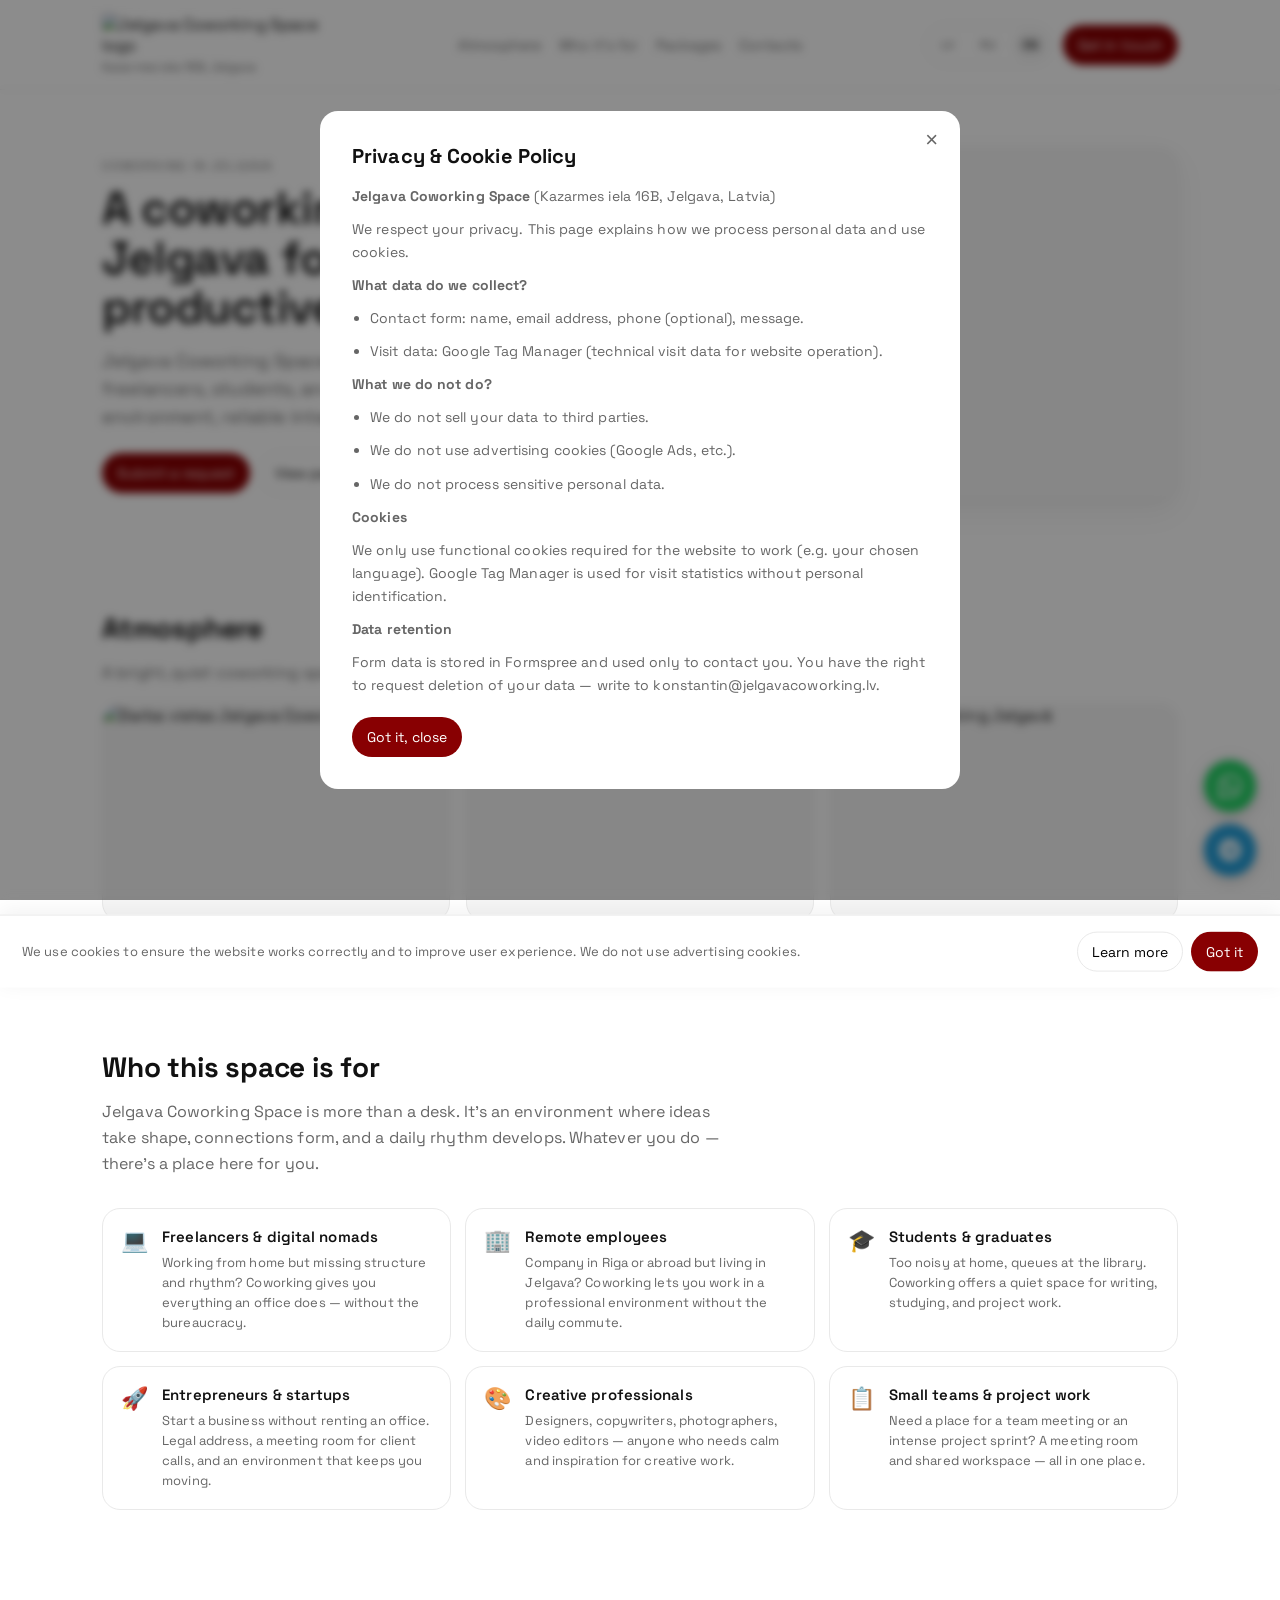
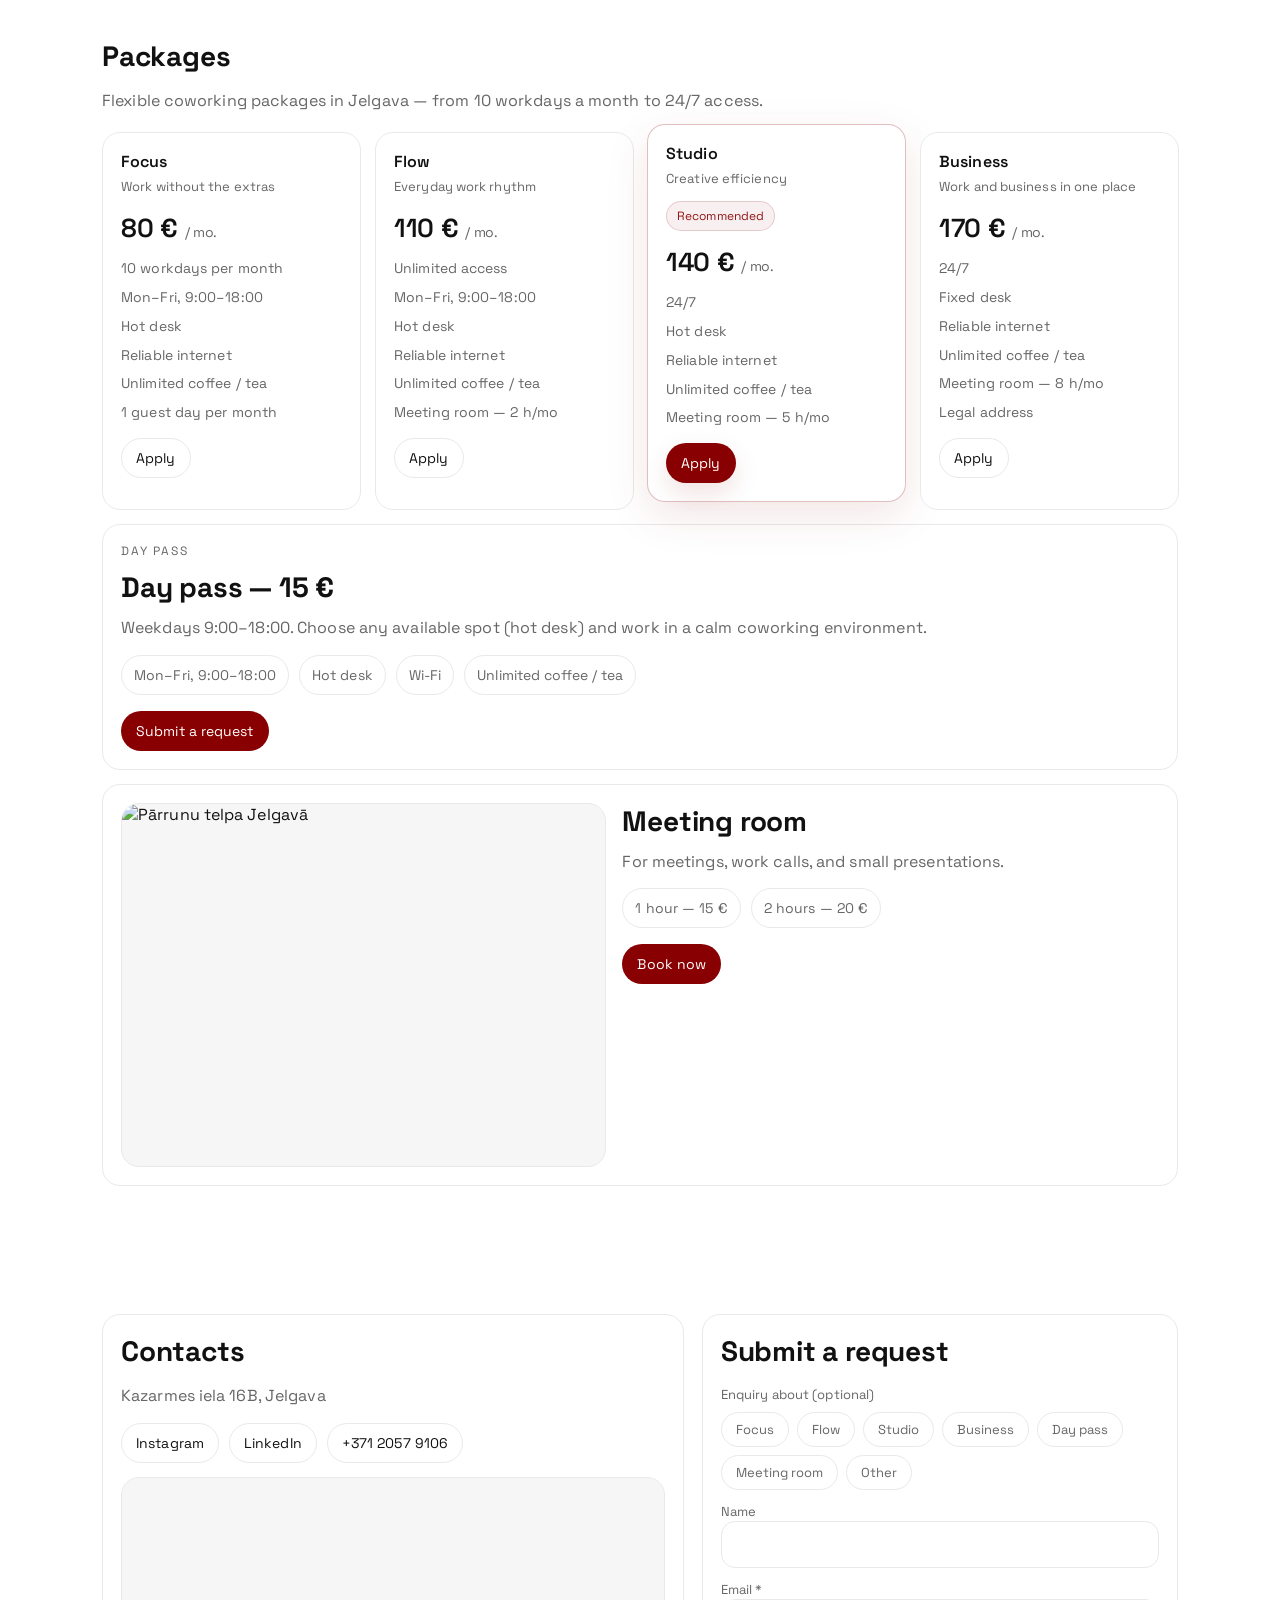
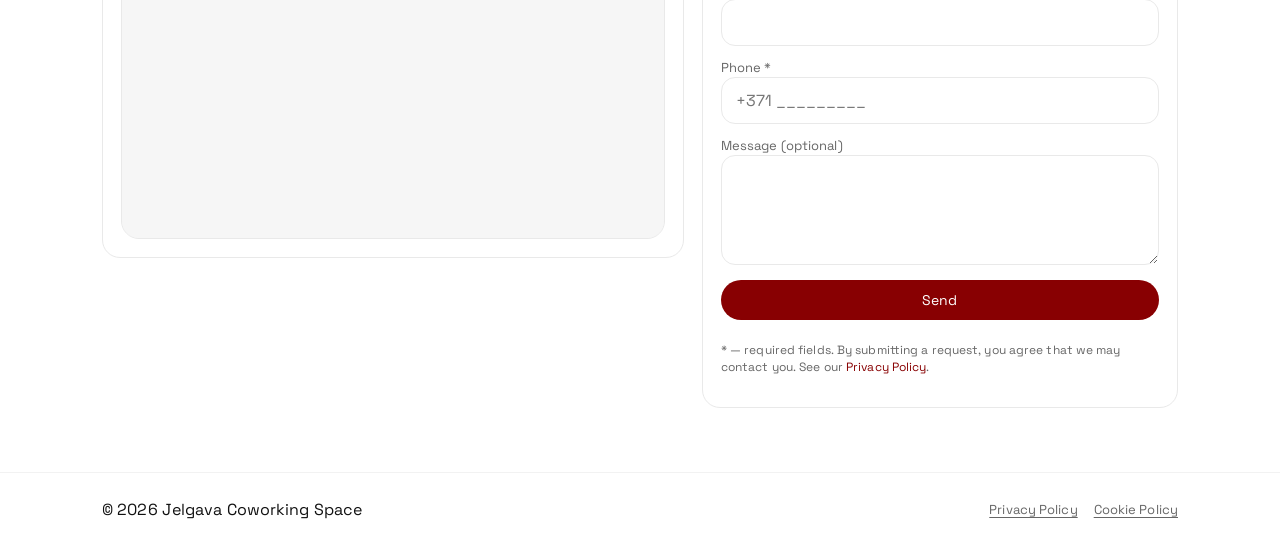
==== en/index.html @ f782bbb9 "Create index.html" ====
<!DOCTYPE html>

<html lang="en">
<head>
<!-- Google Tag Manager -->
<script>(function(w,d,s,l,i){w[l]=w[l]||[];w[l].push({'gtm.start':
  new Date().getTime(),event:'gtm.js'});var f=d.getElementsByTagName(s)[0],
  j=d.createElement(s),dl=l!='dataLayer'?'&l='+l:'';j.async=true;j.src=
  'https://www.googletagmanager.com/gtm.js?id='+i+dl;f.parentNode.insertBefore(j,f);
  })(window,document,'script','dataLayer','GTM-TRZL9CP2');</script>
<!-- End Google Tag Manager -->
<meta charset="utf-8"/>
<meta content="width=device-width, initial-scale=1" name="viewport"/>
<!-- ═══ PRIMARY SEO ═══ -->
<title>Jelgava Coworking Space — Coworking in Jelgava 24/7 | Kazarmes iela 16B</title>
<meta content="Jelgava Coworking Space — a quiet, 24/7 coworking space in Jelgava for freelancers, developers, photographers, students, and entrepreneurs. Hot desk, fixed desk, meeting room, Wi-Fi, coffee. Kazarmes iela 16B." name="description"/>
<meta content="coworking Jelgava, workspace Jelgava, office space Jelgava, coworking 24/7, workspace for developers, workspace for photographers, workspace for students, freelancer workspace, coworking Zemgale, coworking near Riga, Ozolnieki coworking, Dobele coworking, Jelgava Coworking Space" name="keywords"/>
<meta content="index, follow, max-snippet:-1, max-image-preview:large, max-video-preview:-1" name="robots"/>
<meta content="Jelgava Coworking Space" name="author"/>
<meta content="LV-JEL" name="geo.region"/>
<meta content="Jelgava" name="geo.placename"/>
<meta content="56.6511;23.7215" name="geo.position"/>
<meta content="56.6511, 23.7215" name="ICBM"/>
<!-- ═══ HREFLANG ═══ -->
<link href="https://jelgavacoworking.lv/en/" rel="canonical"/>
<link href="https://jelgavacoworking.lv/lv/" hreflang="lv-LV" rel="alternate"/>
<link href="https://jelgavacoworking.lv/ru/" hreflang="ru-LV" rel="alternate"/>
<link href="https://jelgavacoworking.lv/en/" hreflang="en" rel="alternate"/>
<link href="https://jelgavacoworking.lv/lv/" hreflang="x-default" rel="alternate"/>
<!-- ═══ OPEN GRAPH ═══ -->
<meta content="website" property="og:type"/>
<meta content="Jelgava Coworking Space" property="og:site_name"/>
<meta content="Jelgava Coworking Space — Coworking in Jelgava 24/7" property="og:title"/>
<meta content="A quiet coworking space in Jelgava with 24/7 access. For freelancers, developers, photographers, students, and entrepreneurs. Kazarmes iela 16B." property="og:description"/>
<meta content="https://jelgavacoworking.lv/en/" property="og:url"/>
<meta content="https://ik.imagekit.io/coworker/Jelgava%20Coworking%20Space/og-image.png" property="og:image"/>
<meta content="1200" property="og:image:width"/>
<meta content="630" property="og:image:height"/>
<meta content="en_US" property="og:locale"/>
<meta content="lv_LV" property="og:locale:alternate"/>
<meta content="ru_LV" property="og:locale:alternate"/>
<!-- ═══ TWITTER CARD ═══ -->
<meta content="summary_large_image" name="twitter:card"/>
<meta content="Jelgava Coworking Space — Coworking in Jelgava 24/7" name="twitter:title"/>
<meta content="A quiet coworking space in Jelgava with 24/7 access. For freelancers, developers, photographers, students, and entrepreneurs. Kazarmes iela 16B." name="twitter:description"/>
<meta content="https://ik.imagekit.io/coworker/Jelgava%20Coworking%20Space/og-image.png" name="twitter:image"/>
<link href="/favicon.ico" rel="icon" sizes="any"/>
<link href="/favicon-256.png" rel="icon" type="image/png"/>
<link href="/favicon-256.png" rel="apple-touch-icon"/>
<!-- Fonts -->
<link href="https://fonts.googleapis.com" rel="preconnect"/>
<link crossorigin="" href="https://fonts.gstatic.com" rel="preconnect"/>
<link href="https://fonts.googleapis.com/css2?family=Space+Grotesk:wght@300;400;500;600&amp;display=swap" rel="stylesheet"/>
<!-- ═══ STRUCTURED DATA — LocalBusiness ═══ -->
<script type="application/ld+json">
{
  "@context": "https://schema.org",
  "@type": "LocalBusiness",
  "@id": "https://jelgavacoworking.lv/#business",
  "name": "Jelgava Coworking Space",
  "alternateName": [
    "Jelgavas kovorking",
    "Kopstrādes telpa Jelgavā",
    "Коворкинг Елгава"
  ],
  "description": "A quiet coworking space in Jelgava with 24/7 access. Suitable for freelancers, IT specialists, photographers, videographers, students, and entrepreneurs. Hot desk, fixed desk, meeting room, legal address.",
  "inLanguage": "en",
  "url": "https://jelgavacoworking.lv/en/",
  "logo": "https://ik.imagekit.io/coworker/Jelgava%20Coworking%20Space/Jelgava_Coworking_Space_Red.png",
  "image": [
    "https://ik.imagekit.io/coworker/Jelgava%20Coworking%20Space/og-image.png",
    "https://ik.imagekit.io/coworker/Jelgava%20Coworking%20Space/cowork%201.png",
    "https://ik.imagekit.io/coworker/Jelgava%20Coworking%20Space/conference%20room.png"
  ],
  "address": {
    "@type": "PostalAddress",
    "streetAddress": "Kazarmes iela 16B",
    "addressLocality": "Jelgava",
    "addressRegion": "Zemgale",
    "postalCode": "LV-3001",
    "addressCountry": "LV"
  },
  "geo": {
    "@type": "GeoCoordinates",
    "latitude": 56.6511,
    "longitude": 23.7215
  },
  "telephone": "+37120579106",
  "openingHours": "Mo-Su 00:00-23:59",
  "openingHoursSpecification": {
    "@type": "OpeningHoursSpecification",
    "dayOfWeek": [
      "Monday",
      "Tuesday",
      "Wednesday",
      "Thursday",
      "Friday",
      "Saturday",
      "Sunday"
    ],
    "opens": "00:00",
    "closes": "23:59"
  },
  "priceRange": "€€",
  "currenciesAccepted": "EUR",
  "paymentAccepted": "Cash, Credit Card, Bank Transfer",
  "amenityFeature": [
    {
      "@type": "LocationFeatureSpecification",
      "name": "Wi-Fi",
      "value": true
    },
    {
      "@type": "LocationFeatureSpecification",
      "name": "24/7 access",
      "value": true
    },
    {
      "@type": "LocationFeatureSpecification",
      "name": "Meeting room",
      "value": true
    },
    {
      "@type": "LocationFeatureSpecification",
      "name": "Coffee & tea",
      "value": true
    },
    {
      "@type": "LocationFeatureSpecification",
      "name": "Fixed desk",
      "value": true
    },
    {
      "@type": "LocationFeatureSpecification",
      "name": "Legal address service",
      "value": true
    },
    {
      "@type": "LocationFeatureSpecification",
      "name": "Hot desk",
      "value": true
    }
  ],
  "sameAs": [
    "https://instagram.com/jelgava.coworking/",
    "https://www.linkedin.com/company/jelgava-coworking-space/"
  ],
  "areaServed": [
    {
      "@type": "City",
      "name": "Jelgava"
    },
    {
      "@type": "City",
      "name": "Ozolnieki"
    },
    {
      "@type": "City",
      "name": "Dobele"
    },
    {
      "@type": "City",
      "name": "Olaine"
    },
    {
      "@type": "City",
      "name": "Mārupe"
    },
    {
      "@type": "City",
      "name": "Jaunolaine"
    }
  ]
}
  </script>
<!-- ═══ STRUCTURED DATA — FAQPage ═══ -->
<script type="application/ld+json">
{
  "@context": "https://schema.org",
  "@type": "FAQPage",
  "inLanguage": "en",
  "mainEntity": [
    {
      "@type": "Question",
      "name": "Is Jelgava Coworking Space open 24/7?",
      "acceptedAnswer": {
        "@type": "Answer",
        "text": "Yes, Studio and Business plan subscribers can use the coworking space at any time, 7 days a week, including weekends and holidays."
      }
    },
    {
      "@type": "Question",
      "name": "How much does coworking cost in Jelgava?",
      "acceptedAnswer": {
        "@type": "Answer",
        "text": "Jelgava Coworking Space offers several packages: Focus (€80/mo, 10 days), Flow (€110/mo, unlimited Mon–Fri), Studio (€140/mo, 24/7 hot desk), Business (€170/mo, 24/7 fixed desk + legal address). Day pass — €15."
      }
    },
    {
      "@type": "Question",
      "name": "Where is Jelgava Coworking Space located?",
      "acceptedAnswer": {
        "@type": "Answer",
        "text": "Jelgava Coworking Space is located at Kazarmes iela 16B, Jelgava, Latvia — also convenient for residents of Ozolnieki, Dobele, Olaine, and Mārupe."
      }
    },
    {
      "@type": "Question",
      "name": "Can I rent a meeting room in Jelgava?",
      "acceptedAnswer": {
        "@type": "Answer",
        "text": "Yes, Jelgava Coworking Space offers meeting room rental — €15 per hour or €20 for two hours. Suitable for meetings, video calls, and small presentations."
      }
    },
    {
      "@type": "Question",
      "name": "Is Jelgava Coworking Space suitable for developers and freelancers?",
      "acceptedAnswer": {
        "@type": "Answer",
        "text": "Yes, the space is well suited for IT specialists, developers, photographers, videographers, and other digital freelancers — reliable high-speed internet, a quiet atmosphere, and flexible access hours."
      }
    }
  ]
}
  </script>
<style>
    :root{
      --bg:#ffffff;
      --text:#111111;
      --muted:#666666;
      --border:#e9e9e9;
      --card:#ffffff;
      --accent:#880002;
      --shadow: 0 10px 30px rgba(0,0,0,.06);
      --radius: 18px;
      --max: 1120px;
    }
    *{box-sizing:border-box}
    html,body{height:100%}
    html{ scroll-behavior:smooth; }
    body{
      margin:0;
      font-family:"Space Grotesk", system-ui, -apple-system, Segoe UI, Roboto, Arial, sans-serif;
      background:var(--bg);
      color:var(--text);
      letter-spacing: .1px;
      overflow-x:hidden;
      max-width:100%;
    }
    img{max-width:100%; height:auto; display:block}
    a{color:inherit; text-decoration:none}
    .wrap{max-width:var(--max); margin:0 auto; padding:0 22px; width:100%}

    /* ── Header ── */
    header{
      position:sticky; top:0; z-index:50;
      backdrop-filter:saturate(180%) blur(14px);
      background:rgba(255,255,255,.72);
      border-bottom:1px solid rgba(0,0,0,.05);
    }
    .topbar{
      display:flex; align-items:center; justify-content:space-between;
      gap:16px; padding:14px 0; flex-wrap:nowrap;
    }
    .brand{
      display:flex; flex-direction:column; align-items:flex-start;
      gap:6px; min-width:240px; flex:0 0 auto;
    }
    .brandlogo{height:40px; width:auto; border-radius:0}
    .address{font-size:12px; color:var(--muted); line-height:1.25}
    nav{display:flex; gap:18px; align-items:center; justify-content:center; flex:1;}
    .navlink{ color: var(--muted); font-size:14px; white-space:nowrap; }
    .navlink:hover{ color: var(--text); }
    .actions{ display:flex; align-items:center; gap:10px; min-width:260px; justify-content:flex-end; flex:0 0 auto; }
    .lang{display:flex; gap:6px; padding:4px; border:1px solid var(--border); border-radius:999px}
    .chip{
      font-size:12px; padding:7px 10px; border-radius:999px;
      color:var(--muted); background:transparent; border:0; cursor:pointer;
      transition: background .15s, color .15s;
    }
    .chip.active{ background:#f4f4f4; color:var(--text); font-weight:500; }
    .btn{
      display:inline-flex; align-items:center; justify-content:center; gap:10px;
      padding:10px 14px; border-radius:999px; border:1px solid var(--border);
      background:#fff; font-size:14px; cursor:pointer; white-space:nowrap;
      font-family:inherit; max-width:100%;
      transition: background-color .22s ease, color .22s ease, border-color .22s ease, box-shadow .22s ease;
    }
    .btn:hover{border-color:#d6d6d6}
    .btn-primary{ background:var(--accent); color:#fff; border-color:transparent; }
    .btn-primary:hover{filter:brightness(.96)}
    @media (max-width: 900px){
      .topbar{flex-wrap:wrap; gap:10px}
      nav{display:none}
      .brand{min-width:auto}
      .actions{ width:100%; min-width:unset; justify-content:space-between; flex-wrap:wrap; }
      .actions .btn-primary{ width:100%; }
    }

    /* ── Sections ── */
    section{padding:64px 0}
    section, #pieteikums { scroll-margin-top: 92px; }
    .hero{padding:58px 0 44px}
    .grid{display:grid; gap:26px}
    .hero-grid{grid-template-columns: 1.1fr .9fr; align-items:center}
    @media (max-width: 900px){ .hero-grid{grid-template-columns:1fr} }
    h1{font-size:46px; line-height:1.08; margin:0 0 14px; font-weight:600; letter-spacing:-.5px}
    p.lead{font-size:18px; line-height:1.55; color:var(--muted); margin:0 0 22px}
    .hero-cta{display:flex; gap:10px; flex-wrap:wrap}
    .photo{
      width:100%; aspect-ratio: 4/3;
      border-radius:var(--radius); background:#f6f6f6;
      border:1px solid var(--border); overflow:hidden;
      box-shadow:var(--shadow); position:relative;
    }
    .photo img{width:100%; height:100%; object-fit:cover}
    .kicker{font-size:12px; color:var(--muted); text-transform:uppercase; letter-spacing:1.8px; margin-bottom:10px}
    h2{font-size:28px; margin:0 0 14px; letter-spacing:-.2px}
    .sub{color:var(--muted); line-height:1.6; margin:0}
    .gallery{display:grid; grid-template-columns:repeat(3, 1fr); gap:16px}
    .gallery .photo{aspect-ratio: 16/10; box-shadow:none}
    @media (max-width: 900px){ .gallery{grid-template-columns:1fr} }
    .two-col{grid-template-columns:1fr 1fr}
    @media (max-width: 900px){ .two-col{grid-template-columns:1fr} }
    .list{display:grid; gap:10px; margin-top:14px}
    .bullet{display:flex; gap:10px; align-items:flex-start}
    .dot{width:6px; height:6px; border-radius:999px; background:#cfcfcf; margin-top:9px}

    /* ── Pricing ── */
    .pricing-head{display:flex; align-items:flex-end; justify-content:space-between; gap:18px; flex-wrap:wrap}
    .cards{display:grid; grid-template-columns:repeat(4,1fr); gap:14px; margin-top:18px}
    @media (max-width: 1100px){ .cards{grid-template-columns:repeat(2,1fr)} }
    @media (max-width: 650px){ .cards{grid-template-columns:1fr} }
    .card{border:1px solid var(--border); border-radius:var(--radius); padding:18px; background:#fff}
    .card .name{font-size:16px; font-weight:600}
    .card .tag{font-size:13px; color:var(--muted); margin-top:6px; line-height:1.45}
    .price{margin-top:14px; font-size:26px; font-weight:600; letter-spacing:-.3px}
    .price small{font-size:14px; color:var(--muted); font-weight:400}
    .card ul{list-style:none; padding:0; margin:14px 0 0; display:grid; gap:10px}
    .card li{color:var(--muted); font-size:14px; line-height:1.35}
    .card .card-cta{margin-top:16px}
    .card.featured{ border-color: rgba(136,0,2,.25); box-shadow: 0 14px 44px rgba(136,0,2,.10); }
    .badge{
      display:inline-flex; align-items:center; gap:8px; padding:6px 10px; border-radius:999px;
      background:rgba(136,0,2,.06); border:1px solid rgba(136,0,2,.16);
      color:rgba(136,0,2,.92); font-size:12px; margin-top:12px
    }
    .card.is-active{ border-color: rgba(136,0,2,.25); box-shadow: 0 14px 44px rgba(136,0,2,.10); }
    @media (hover: hover) and (pointer: fine){
      .card:hover{ border-color: rgba(136,0,2,.25); box-shadow: 0 14px 44px rgba(136,0,2,.10); }
    }
    .cards .card{
      transition: transform .22s cubic-bezier(.2,.8,.2,1), box-shadow .18s ease, border-color .18s ease;
      will-change: transform;
    }
    @media (hover: hover) and (pointer: fine){ .cards .card:hover{ transform: translateY(-6px); } }
    .cards .card.is-active{ transform: translateY(-6px); }
    .cards .card.featured.is-active{ transform: translateY(-8px); }
    #paketes .cards .card .card-cta .btn{
      background:#fff; color:var(--text); border-color: var(--border); box-shadow: none;
      transition: background-color .22s ease, color .22s ease, border-color .22s ease, box-shadow .22s ease, transform .22s ease;
    }
    @media (hover: hover) and (pointer: fine){
      #paketes .cards .card:hover .card-cta .btn{ background: var(--accent); color:#fff; border-color: transparent; box-shadow: 0 10px 26px rgba(136,0,2,.12); }
    }
    #paketes .cards .card.is-active .card-cta .btn,
    #paketes .cards .card:focus-within .card-cta .btn{ background: var(--accent); color:#fff; border-color: transparent; box-shadow: 0 10px 26px rgba(136,0,2,.12); }
    #paketes .cards .card .card-cta .btn:active{ transform: translateY(1px); }
    @media (prefers-reduced-motion: reduce){
      .cards .card{ transition: none; transform: none !important; }
      #paketes .cards .card .card-cta .btn{ transition: none; }
    }

    /* ── Panels ── */
    .panel{border:1px solid var(--border); border-radius:var(--radius); padding:18px; background:#fff}
    .row{display:flex; gap:10px; flex-wrap:wrap; margin-top:14px}
    .pill{border:1px solid var(--border); border-radius:999px; padding:10px 12px; color:var(--muted); font-size:14px}
    .meeting{ display:grid; grid-template-columns: .95fr 1.05fr; gap:16px; align-items:stretch; }
    .meeting-photos .photo{ aspect-ratio: 4/3; box-shadow:none; }
    @media (max-width: 900px){ .meeting{grid-template-columns:1fr} }
    .contact{display:grid; grid-template-columns:1.1fr .9fr; gap:18px; align-items:start}
    @media (max-width: 900px){ .contact{grid-template-columns:1fr} }

    /* ── Form ── */
    form{display:grid; gap:10px}
    label{font-size:13px; color:var(--muted)}
    input, textarea{
      width:100%; padding:12px 14px; border-radius:14px;
      border:1px solid var(--border); font: inherit; outline:none; background:#fff;
    }
    input:focus, textarea:focus{border-color:#d2d2d2; box-shadow:0 0 0 4px rgba(0,0,0,.03)}
    textarea{min-height:110px; resize:vertical}
    .fine{font-size:12px; color:var(--muted); line-height:1.45}

    /* ── Map ── */
    .map{ margin-top:14px; border:1px solid var(--border); border-radius: var(--radius); overflow:hidden; background:#f6f6f6; position:relative; min-height: 320px; }
    .map iframe{ width:100%; height: 360px; border:0; display:block; background:#f6f6f6; }

    /* ── Footer ── */
    footer{padding:26px 0; border-top:1px solid rgba(0,0,0,.05)}
    .footer-inner{display:flex; align-items:center; justify-content:space-between; gap:12px; flex-wrap:wrap}
    .footer-links{display:flex; gap:16px; flex-wrap:wrap}
    .footer-links a{font-size:13px; color:var(--muted); text-decoration:underline; text-underline-offset:3px;}
    .footer-links a:hover{color:var(--text)}

    /* ── Mobile polish ── */
    @media (max-width: 650px){
      section{padding:46px 0}
      .hero{padding:44px 0 34px}
      h1{ font-size:32px; line-height:1.12; letter-spacing:-.3px; margin-bottom:12px; }
      p.lead{ font-size:16px; line-height:1.55; margin-bottom:18px; }
      .wrap{padding:0 18px}
    }

    /* ── Floating chat buttons ── */
    .float-chat{
      position:fixed; bottom:24px; right:24px; z-index:100;
      display:flex; flex-direction:column; gap:12px;
      align-items:center;
    }
    .float-btn{
      width:52px; height:52px; border-radius:50%;
      display:flex; align-items:center; justify-content:center;
      color:#fff; box-shadow: 0 4px 18px rgba(0,0,0,.2);
      transition: transform .2s, box-shadow .2s;
      flex-shrink:0;
    }
    .float-btn:hover{ transform: scale(1.1); box-shadow: 0 8px 24px rgba(0,0,0,.25); }
    .float-wa{ background:#25D366; }
    .float-tg{ background:#229ED9; }
    @media (max-width:650px){
      .float-chat{ bottom:16px; right:16px; gap:10px; }
      .float-btn{ width:46px; height:46px; }
    }

    /* ── Cookie Banner ── */
    #cookie-banner{
      position:fixed; bottom:0; left:0; right:0; z-index:200;
      background:#fff; border-top:1px solid var(--border);
      padding:16px 22px; display:flex; align-items:center;
      gap:14px; flex-wrap:wrap; box-shadow:0 -4px 20px rgba(0,0,0,.06);
      transform: translateY(0); transition: transform .3s ease;
    }
    #cookie-banner.hidden{ transform: translateY(120%); pointer-events:none; }
    #cookie-banner p{ margin:0; font-size:13px; color:var(--muted); flex:1; min-width:200px; line-height:1.5; }
    #cookie-banner .cb-actions{ display:flex; gap:8px; flex-shrink:0; }

    /* ── Privacy Modal ── */
    .modal-overlay{
      position:fixed; inset:0; z-index:300;
      background:rgba(0,0,0,.45); backdrop-filter:blur(4px);
      display:flex; align-items:center; justify-content:center;
      opacity:0; pointer-events:none; transition: opacity .25s;
    }
    .modal-overlay.open{ opacity:1; pointer-events:all; }
    .modal-box{
      background:#fff; border-radius:var(--radius); padding:32px;
      max-width:640px; width:calc(100% - 40px); max-height:80vh;
      overflow-y:auto; position:relative;
    }
    .modal-box h3{ margin:0 0 16px; font-size:20px; }
    .modal-box p,.modal-box li{ font-size:14px; color:var(--muted); line-height:1.65; margin:0 0 10px; }
    .modal-box ul{ padding-left:18px; margin:0 0 10px; }
    .modal-close{
      position:absolute; top:14px; right:14px;
      background:none; border:none; font-size:22px; cursor:pointer;
      color:var(--muted); line-height:1; padding:4px 8px; border-radius:8px;
    }
    .modal-close:hover{ background:#f4f4f4; }

    /* ── Kam grid ── */
    .kam-grid{
      display:grid;
      grid-template-columns: repeat(3, 1fr);
      gap:14px;
    }
    @media (max-width:900px){ .kam-grid{ grid-template-columns: repeat(2,1fr); } }
    @media (max-width:580px){ .kam-grid{ grid-template-columns: 1fr; } }

    .kam-card{
      border:1px solid var(--border);
      border-radius:var(--radius);
      padding:18px;
      background:#fff;
      display:flex;
      gap:14px;
      align-items:flex-start;
      transition: border-color .18s, box-shadow .18s, transform .22s cubic-bezier(.2,.8,.2,1);
    }
    @media (hover: hover) and (pointer: fine){
      .kam-card:hover{
        border-color: rgba(136,0,2,.2);
        box-shadow: 0 10px 30px rgba(136,0,2,.07);
        transform: translateY(-4px);
      }
    }
    .kam-icon{
      font-size:22px;
      line-height:1;
      flex-shrink:0;
      margin-top:2px;
    }
    .kam-card-body{ display:flex; flex-direction:column; gap:6px; }
    .kam-title{ font-size:15px; font-weight:600; line-height:1.3; }
    .kam-desc{ font-size:13px; color:var(--muted); line-height:1.55; }

    /* ── Topic tag selector ── */
    .topic-tags{
      display:flex; flex-wrap:wrap; gap:8px; margin-top:8px;
    }
    .topic-tag{
      font-family:inherit; font-size:13px;
      padding:8px 14px; border-radius:999px;
      border:1px solid var(--border); background:#fff;
      color:var(--muted); cursor:pointer;
      transition: background .18s, color .18s, border-color .18s, box-shadow .18s;
      white-space:nowrap;
    }
    .topic-tag:hover{
      border-color:#d0d0d0; color:var(--text);
    }
    .topic-tag.selected{
      background:var(--accent); color:#fff;
      border-color:transparent;
      box-shadow: 0 4px 14px rgba(136,0,2,.18);
    }

  </style>
</head>
<body>
<!-- Google Tag Manager (noscript) -->
<noscript><iframe height="0" src="https://www.googletagmanager.com/ns.html?id=GTM-TRZL9CP2" style="display:none;visibility:hidden" width="0"></iframe></noscript>
<!-- ══════════════════════════════════════
       HEADER
  ══════════════════════════════════════ -->
<header>
<div class="wrap">
<div class="topbar">
<a class="brand" href="#top">
<img alt="Jelgava Coworking Space logo" class="brandlogo" decoding="async" height="40" src="https://ik.imagekit.io/coworker/Jelgava%20Coworking%20Space/Jelgava_Coworking_Space_Red.png" width="220"/>
<div class="address">Kazarmes iela 16B, Jelgava</div>
</a>
<nav aria-label="Primary">
<a class="navlink" href="#atmosfera">Atmosphere</a>
<a class="navlink" href="#kam">Who it's for</a>
<a class="navlink" href="#paketes">Packages</a>
<a class="navlink" href="#kontakti">Contacts</a>
</nav>
<div class="actions">
<div aria-label="Language" class="lang" role="navigation">
<a class="chip" href="/lv/">LV</a>
<a class="chip" href="/ru/">RU</a>
<a class="chip active" href="/en/">EN</a>
</div>
<a class="btn btn-primary" href="#pieteikums">


Get in touch
</a>
</div>
</div>
</div>
</header>
<main id="top">
<!-- ══════════════════════════════════════
         HERO
    ══════════════════════════════════════ -->
<section class="hero">
<div class="wrap">
<div class="grid hero-grid">
<div>
<div class="kicker">


Coworking in Jelgava
</div>
<h1>


A coworking space in Jelgava for calm and productive work
</h1>
<p class="lead">


Jelgava Coworking Space — a quiet workspace in Jelgava for freelancers, students, and entrepreneurs. Comfortable environment, reliable internet, coffee, and a place to focus.
</p>
<div class="hero-cta">
<a class="btn btn-primary" href="#pieteikums">


Submit a request
</a>
<a class="btn" href="#paketes">


View packages
</a>
</div>
</div>
<div aria-label="Hero photo" class="photo">
<img alt="Coworking telpa Jelgavā" decoding="async" fetchpriority="high" src="https://ik.imagekit.io/coworker/Jelgava%20Coworking%20Space/cowork%201.png"/>
</div>
</div>
</div>
</section>
<!-- ══════════════════════════════════════
         ATMOSPHERE
    ══════════════════════════════════════ -->
<section id="atmosfera">
<div class="wrap">
<div class="pricing-head">
<div>
<h2>


Atmosphere
</h2>
<p class="sub">


A bright, quiet coworking space in Jelgava for work, focus, and calm rhythm.
</p>
</div>
</div>
<div class="gallery" style="margin-top:18px">
<div class="photo">
<img alt="Darba vietas Jelgava Coworking" decoding="async" loading="lazy" src="https://ik.imagekit.io/coworker/Jelgava%20Coworking%20Space/Cowork%204.png"/>
</div>
<div class="photo">
<img alt="Coworking telpa Jelgavā" decoding="async" loading="lazy" src="https://ik.imagekit.io/coworker/Jelgava%20Coworking%20Space/Cowork%202.png"/>
</div>
<div class="photo">
<img alt="Klusais coworking Jelgavā" decoding="async" loading="lazy" src="https://ik.imagekit.io/coworker/Jelgava%20Coworking%20Space/Cowork%203.png"/>
</div>
</div>
</div>
</section>
<!-- ══════════════════════════════════════
         WHO IT'S FOR
    ══════════════════════════════════════ -->
<section id="kam">
<div class="wrap">
<div style="margin-bottom:32px">
<h2>


Who this space is for
</h2>
<p class="sub" style="max-width:640px">


Jelgava Coworking Space is more than a desk. It's an environment where ideas take shape, connections form, and a daily rhythm develops. Whatever you do — there's a place here for you.
</p>
</div>
<div class="kam-grid">
<div class="kam-card">
<div class="kam-icon">💻</div>
<div class="kam-card-body">
<div class="kam-title">


Freelancers &amp; digital nomads
</div>
<div class="kam-desc">


Working from home but missing structure and rhythm? Coworking gives you everything an office does — without the bureaucracy.
</div>
</div>
</div>
<div class="kam-card">
<div class="kam-icon">🏢</div>
<div class="kam-card-body">
<div class="kam-title">


Remote employees
</div>
<div class="kam-desc">


Company in Riga or abroad but living in Jelgava? Coworking lets you work in a professional environment without the daily commute.
</div>
</div>
</div>
<div class="kam-card">
<div class="kam-icon">🎓</div>
<div class="kam-card-body">
<div class="kam-title">


Students &amp; graduates
</div>
<div class="kam-desc">


Too noisy at home, queues at the library. Coworking offers a quiet space for writing, studying, and project work.
</div>
</div>
</div>
<div class="kam-card">
<div class="kam-icon">🚀</div>
<div class="kam-card-body">
<div class="kam-title">


Entrepreneurs &amp; startups
</div>
<div class="kam-desc">


Start a business without renting an office. Legal address, a meeting room for client calls, and an environment that keeps you moving.
</div>
</div>
</div>
<div class="kam-card">
<div class="kam-icon">🎨</div>
<div class="kam-card-body">
<div class="kam-title">


Creative professionals
</div>
<div class="kam-desc">


Designers, copywriters, photographers, video editors — anyone who needs calm and inspiration for creative work.
</div>
</div>
</div>
<div class="kam-card">
<div class="kam-icon">📋</div>
<div class="kam-card-body">
<div class="kam-title">


Small teams &amp; project work
</div>
<div class="kam-desc">


Need a place for a team meeting or an intense project sprint? A meeting room and shared workspace — all in one place.
</div>
</div>
</div>
</div>
</div>
</section>
<!-- ══════════════════════════════════════
         PRICING
    ══════════════════════════════════════ -->
<section id="paketes">
<div class="wrap">
<div class="pricing-head">
<div>
<h2>


Packages
</h2>
<p class="sub">


Flexible coworking packages in Jelgava — from 10 workdays a month to 24/7 access.
</p>
</div>
</div>
<div class="cards">
<!-- Focus -->
<div class="card">
<div class="name">Focus</div>
<div class="tag">


Work without the extras
</div>
<div class="price">80 € <small>/ mo.</small></div>
<ul>
<li>10 workdays per month</li>
<li>Mon–Fri, 9:00–18:00</li>
<li>Hot desk</li>
<li>Reliable internet</li>
<li>Unlimited coffee / tea</li>
<li>1 guest day per month</li>
</ul>
<div class="card-cta">
<a class="btn" data-topic="Focus" href="#pieteikums">Apply</a>
</div>
</div>
<!-- Flow -->
<div class="card">
<div class="name">Flow</div>
<div class="tag">


Everyday work rhythm
</div>
<div class="price">110 € <small>/ mo.</small></div>
<ul>
<li>Unlimited access</li>
<li>Mon–Fri, 9:00–18:00</li>
<li>Hot desk</li>
<li>Reliable internet</li>
<li>Unlimited coffee / tea</li>
<li>Meeting room — 2 h/mo</li>
</ul>
<div class="card-cta">
<a class="btn" data-topic="Flow" href="#pieteikums">Apply</a>
</div>
</div>
<!-- Studio -->
<div class="card featured is-active" data-default-card="">
<div class="name">Studio</div>
<div class="tag">


Creative efficiency
</div>
<div class="badge">


Recommended
</div>
<div class="price">140 € <small>/ mo.</small></div>
<ul>
<li>24/7</li>
<li>Hot desk</li>
<li>Reliable internet</li>
<li>Unlimited coffee / tea</li>
<li>Meeting room — 5 h/mo</li>
</ul>
<div class="card-cta">
<a class="btn btn-primary" data-topic="Studio" href="#pieteikums">Apply</a>
</div>
</div>
<!-- Business -->
<div class="card">
<div class="name">Business</div>
<div class="tag">


Work and business in one place
</div>
<div class="price">170 € <small>/ mo.</small></div>
<ul>
<li>24/7</li>
<li>Fixed desk</li>
<li>Reliable internet</li>
<li>Unlimited coffee / tea</li>
<li>Meeting room — 8 h/mo</li>
<li>Legal address</li>
</ul>
<div class="card-cta">
<a class="btn" data-topic="Business" href="#pieteikums">Apply</a>
</div>
</div>
</div>
<!-- DAY PASS -->
<div class="panel" style="margin-top:14px">
<div class="kicker">


Day pass
</div>
<div class="pricing-head" style="margin-top:6px">
<div>
<h2 style="margin:0 0 10px">


Day pass — 15 €
</h2>
<p class="sub">


Weekdays 9:00–18:00. Choose any available spot (hot desk) and work in a calm coworking environment.
</p>
</div>
</div>
<div class="row">
<div class="pill">Mon–Fri, 9:00–18:00</div>
<div class="pill">Hot desk</div>
<div class="pill">Wi-Fi</div>
<div class="pill">Unlimited coffee / tea</div>
</div>
<div class="row" style="margin-top:16px">
<a class="btn btn-primary" data-topic="Day pass" href="#pieteikums">


Submit a request
</a>
</div>
</div>
<!-- MEETING ROOM -->
<div class="panel" style="margin-top:14px">
<div class="meeting">
<div class="meeting-photos">
<div class="photo">
<img alt="Pārrunu telpa Jelgavā" decoding="async" loading="lazy" src="https://ik.imagekit.io/coworker/Jelgava%20Coworking%20Space/conference%20room.png"/>
</div>
</div>
<div>
<h2 style="margin:0 0 10px">


Meeting room
</h2>
<p class="sub">


For meetings, work calls, and small presentations.
</p>
<div class="row">
<div class="pill">1 hour — 15 €</div>
<div class="pill">2 hours — 20 €</div>
</div>
<div class="row" style="margin-top:16px">
<a class="btn btn-primary" data-topic="Meeting room" href="#pieteikums">


Book now
</a>
</div>
</div>
</div>
</div>
</div>
</section>
<!-- ══════════════════════════════════════
         CONTACTS & FORM
    ══════════════════════════════════════ -->
<section id="kontakti">
<div class="wrap">
<div class="grid contact">
<!-- Left: contacts + map -->
<div class="panel">
<h2>


Contacts
</h2>
<p class="sub" style="margin-bottom:14px">Kazarmes iela 16B, Jelgava</p>
<div class="row">
<a class="btn" href="https://instagram.com/jelgava.coworking/" rel="noopener" target="_blank">Instagram</a>
<a class="btn" href="https://www.linkedin.com/company/jelgava-coworking-space/" rel="noopener" target="_blank">LinkedIn</a>
<a class="btn" href="tel:+37120579106">+371 2057 9106</a>
</div>
<div aria-label="Google Maps" class="map">
<iframe loading="lazy" referrerpolicy="no-referrer-when-downgrade" src="https://www.google.com/maps?q=Kazarmes%20iela%2016B%2C%20Jelgava&amp;output=embed" title="Jelgava Coworking — Karte">
</iframe>
</div>
</div>
<!-- Right: form -->
<div class="panel" id="pieteikums">
<h2>


Submit a request
</h2>
<form action="https://formspree.io/f/xjggkkbv" id="main-form" method="POST">
<input name="_subject" type="hidden" value="Jelgava Coworking — New request"/>
<input id="form-topic-hidden" name="topic" type="hidden" value=""/>
<input name="site_lang" type="hidden" value="en"/>
<!-- Topic selector -->
<div>
<label>


Enquiry about (optional)
</label>
<div class="topic-tags" id="topic-tags">
<button class="topic-tag" data-value="Focus" type="button">Focus</button>
<button class="topic-tag" data-value="Flow" type="button">Flow</button>
<button class="topic-tag" data-value="Studio" type="button">Studio</button>
<button class="topic-tag" data-value="Business" type="button">Business</button>
<button class="topic-tag" data-value="Day pass" type="button">


Day pass
</button>
<button class="topic-tag" data-value="Meeting room" type="button">


Meeting room
</button>
<button class="topic-tag" data-value="Other" type="button">


Other
</button>
</div>
</div>
<div>
<label for="name">


Name
</label>
<input autocomplete="name" id="name" name="name" required=""/>
</div>
<div>
<label for="email">Email *</label>
<input autocomplete="email" id="email" inputmode="email" name="email" required="" type="email"/>
</div>
<div>
<label for="phone">


Phone *
</label>
<input autocomplete="tel" id="phone" inputmode="tel" name="phone" placeholder="+371 _________" required="" type="tel"/>
</div>
<div>
<label for="msg">


Message (optional)
</label>
<textarea id="msg" name="message"></textarea>
</div>
<button class="btn btn-primary" type="submit">


Send
</button>
<p class="fine">


* — required fields. By submitting a request, you agree that we may contact you. See our <a href="#" id="open-privacy-en" style="color:var(--accent)">Privacy Policy</a>.
</p>
</form>
</div>
</div>
</div>
</section>
</main>
<!-- ══════════════════════════════════════
       FOOTER
  ══════════════════════════════════════ -->
<footer>
<div class="wrap">
<div class="footer-inner">
<div>© <span id="year"></span> Jelgava Coworking Space</div>
<div class="footer-links">
<a href="#" id="footer-privacy">


Privacy Policy
</a>
<a href="#" id="footer-cookies">


Cookie Policy
</a>
</div>
</div>
</div>
</footer>
<!-- ══════════════════════════════════════
       COOKIE BANNER
  ══════════════════════════════════════ -->
<div aria-label="Cookie notice" id="cookie-banner" role="region">
<p>


We use cookies to ensure the website works correctly and to improve user experience. We do not use advertising cookies.
</p>
<div class="cb-actions">
<button class="btn" id="cookie-more">


Learn more
</button>
<button class="btn btn-primary" id="cookie-accept">


Got it
</button>
</div>
</div>
<!-- ══════════════════════════════════════
       PRIVACY & COOKIE MODAL
  ══════════════════════════════════════ -->
<div aria-labelledby="modal-title" aria-modal="true" class="modal-overlay" id="privacy-modal" role="dialog">
<div class="modal-box">
<button aria-label="Close" class="modal-close" id="modal-close-btn">×</button>
<h3 id="modal-title">


Privacy &amp; Cookie Policy
</h3>
<!-- LV -->

<!-- RU -->

<!-- EN -->

<p><strong>Jelgava Coworking Space</strong> (Kazarmes iela 16B, Jelgava, Latvia)</p>
<p>We respect your privacy. This page explains how we process personal data and use cookies.</p>
<p><strong>What data do we collect?</strong></p>
<ul>
<li>Contact form: name, email address, phone (optional), message.</li>
<li>Visit data: Google Tag Manager (technical visit data for website operation).</li>
</ul>
<p><strong>What we do not do?</strong></p>
<ul>
<li>We do not sell your data to third parties.</li>
<li>We do not use advertising cookies (Google Ads, etc.).</li>
<li>We do not process sensitive personal data.</li>
</ul>
<p><strong>Cookies</strong></p>
<p>We only use functional cookies required for the website to work (e.g. your chosen language). Google Tag Manager is used for visit statistics without personal identification.</p>
<p><strong>Data retention</strong></p>
<p>Form data is stored in Formspree and used only to contact you. You have the right to request deletion of your data — write to konstantin@jelgavacoworking.lv.</p>

<div style="margin-top:20px">
<button class="btn btn-primary" id="modal-close-bottom">


Got it, close
</button>
</div>
</div>
</div>
<!-- ══════════════════════════════════════
       SCRIPTS
  ══════════════════════════════════════ -->
<script>
    // ── Topic tag selector ──
    const topicTags = document.querySelectorAll('.topic-tag');
    const topicHidden = document.getElementById('form-topic-hidden');

    function selectTopic(value){
      topicTags.forEach(t => {
        t.classList.toggle('selected', t.getAttribute('data-value') === value);
      });
      topicHidden.value = value;
    }

    function clearTopic(){
      topicTags.forEach(t => t.classList.remove('selected'));
      topicHidden.value = '';
    }

    topicTags.forEach(tag => {
      tag.addEventListener('click', () => {
        const val = tag.getAttribute('data-value');
        // Toggle: click selected tag again to deselect
        if(tag.classList.contains('selected')){
          clearTopic();
        } else {
          selectTopic(val);
        }
      });
    });

    // Bind external data-topic buttons: select topic + smooth scroll to form
    document.querySelectorAll('[data-topic]').forEach(btn => {
      btn.addEventListener('click', e => {
        e.preventDefault();
        const topic = btn.getAttribute('data-topic');
        selectTopic(topic);
        const form = document.getElementById('pieteikums');
        if(form){
          form.scrollIntoView({ behavior:'smooth', block:'start' });
        }
      });
    });

    // ── Year ──
    document.getElementById('year').textContent = new Date().getFullYear();

    // ── Smooth scroll ──
    document.addEventListener('click', e => {
      const a = e.target.closest('a[href^="#"]');
      if(!a) return;
      const href = a.getAttribute('href');
      if(!href || href.length < 2) return;
      const target = document.querySelector(href);
      if(!target) return;
      e.preventDefault();
      target.scrollIntoView({ behavior:'smooth', block:'start' });
      history.replaceState(null, '', href);
    });

    // ── Pricing card active ──
    const pricingSection = document.querySelector('#paketes');
    const cards = pricingSection ? Array.from(pricingSection.querySelectorAll('.cards .card')) : [];
    const defaultCard = pricingSection ? pricingSection.querySelector('[data-default-card]') : null;

    function setActiveCard(card){
      cards.forEach(c => c.classList.remove('is-active'));
      if(card) card.classList.add('is-active');
    }
    if(pricingSection && cards.length && defaultCard){
      setActiveCard(defaultCard);
      cards.forEach(card => {
        card.addEventListener('pointerenter', ev => { if(ev.pointerType !== 'mouse') return; setActiveCard(card); });
      });
      pricingSection.addEventListener('pointerleave', ev => { if(ev.pointerType !== 'mouse') return; setActiveCard(defaultCard); });
      cards.forEach(card => { card.addEventListener('focusin', () => setActiveCard(card)); });
      pricingSection.addEventListener('focusout', ev => { if(!pricingSection.contains(ev.relatedTarget)) setActiveCard(defaultCard); });
    }

    // ── Privacy modal ──
    const modal = document.getElementById('privacy-modal');

    function openModal(){ modal.classList.add('open'); document.body.style.overflow='hidden'; }
    function closeModal(){ modal.classList.remove('open'); document.body.style.overflow=''; }

    document.getElementById('modal-close-btn').addEventListener('click', closeModal);
    document.getElementById('modal-close-bottom').addEventListener('click', () => {
      // Accepting from modal also hides cookie banner
      localStorage.setItem(COOKIE_KEY, '1');
      banner.classList.add('hidden');
      closeModal();
    });
    modal.addEventListener('click', e => { if(e.target === modal) closeModal(); });
    document.addEventListener('keydown', e => { if(e.key === 'Escape') closeModal(); });

    // Bind all privacy/cookie open triggers
    ['open-privacy-lv','open-privacy-ru','open-privacy-en','footer-privacy','footer-cookies'].forEach(id => {
      const el = document.getElementById(id);
      if(el) el.addEventListener('click', e => { e.preventDefault(); openModal(); });
    });

    // ── Cookie banner ──
    const COOKIE_KEY = 'jcw_cookies_ok';
    const banner = document.getElementById('cookie-banner');

    if(localStorage.getItem(COOKIE_KEY)){
      // Returning visitor: hide banner silently
      banner.classList.add('hidden');
    } else {
      // First visit: open privacy modal after short delay, hide banner
      banner.classList.add('hidden');
      setTimeout(() => { openModal(); }, 800);
    }

    document.getElementById('cookie-accept').addEventListener('click', () => {
      localStorage.setItem(COOKIE_KEY, '1');
      banner.classList.add('hidden');
    });
    document.getElementById('cookie-more').addEventListener('click', e => {
      e.preventDefault();
      openModal();
    });
  </script>
<!-- ══════════════════════════════════════
       FLOATING CHAT BUTTONS
  ══════════════════════════════════════ -->
<div aria-label="Quick contact" class="float-chat">
<a aria-label="WhatsApp" class="float-btn float-wa" href="https://wa.me/37120579106" rel="noopener" target="_blank" title="WhatsApp">
<svg aria-hidden="true" fill="currentColor" height="24" viewbox="0 0 24 24" width="24">
<path d="M17.472 14.382c-.297-.149-1.758-.867-2.03-.967-.273-.099-.471-.148-.67.15-.197.297-.767.966-.94 1.164-.173.199-.347.223-.644.075-.297-.15-1.255-.463-2.39-1.475-.883-.788-1.48-1.761-1.653-2.059-.173-.297-.018-.458.13-.606.134-.133.298-.347.446-.52.149-.174.198-.298.298-.497.099-.198.05-.371-.025-.52-.075-.149-.669-1.612-.916-2.207-.242-.579-.487-.5-.669-.51-.173-.008-.371-.01-.57-.01-.198 0-.52.074-.792.372-.272.297-1.04 1.016-1.04 2.479 0 1.462 1.065 2.875 1.213 3.074.149.198 2.096 3.2 5.077 4.487.709.306 1.262.489 1.694.625.712.227 1.36.195 1.871.118.571-.085 1.758-.719 2.006-1.413.248-.694.248-1.289.173-1.413-.074-.124-.272-.198-.57-.347z"></path>
<path d="M12 0C5.373 0 0 5.373 0 12c0 2.126.553 4.124 1.523 5.861L.057 23.882a.5.5 0 0 0 .611.611l6.063-1.459A11.945 11.945 0 0 0 12 24c6.627 0 12-5.373 12-12S18.627 0 12 0zm0 21.882a9.88 9.88 0 0 1-5.031-1.378l-.36-.214-3.733.898.915-3.638-.235-.374A9.88 9.88 0 0 1 2.118 12C2.118 6.533 6.533 2.118 12 2.118S21.882 6.533 21.882 12 17.467 21.882 12 21.882z"></path>
</svg>
</a>
<a aria-label="Telegram" class="float-btn float-tg" href="https://t.me/Colibrarian" rel="noopener" target="_blank" title="Telegram">
<svg aria-hidden="true" fill="currentColor" height="22" viewbox="0 0 24 24" width="22">
<path d="M12 0C5.373 0 0 5.373 0 12s5.373 12 12 12 12-5.373 12-12S18.627 0 12 0zm5.894 8.221-1.97 9.28c-.145.658-.537.818-1.084.508l-3-2.21-1.447 1.394c-.16.16-.295.295-.605.295l.213-3.053 5.56-5.023c.242-.213-.054-.333-.373-.12L7.17 13.67l-2.93-.916c-.638-.197-.651-.638.135-.944l11.433-4.408c.529-.19.994.131.823.94z"></path>
</svg>
</a>
</div>
</body>
</html>
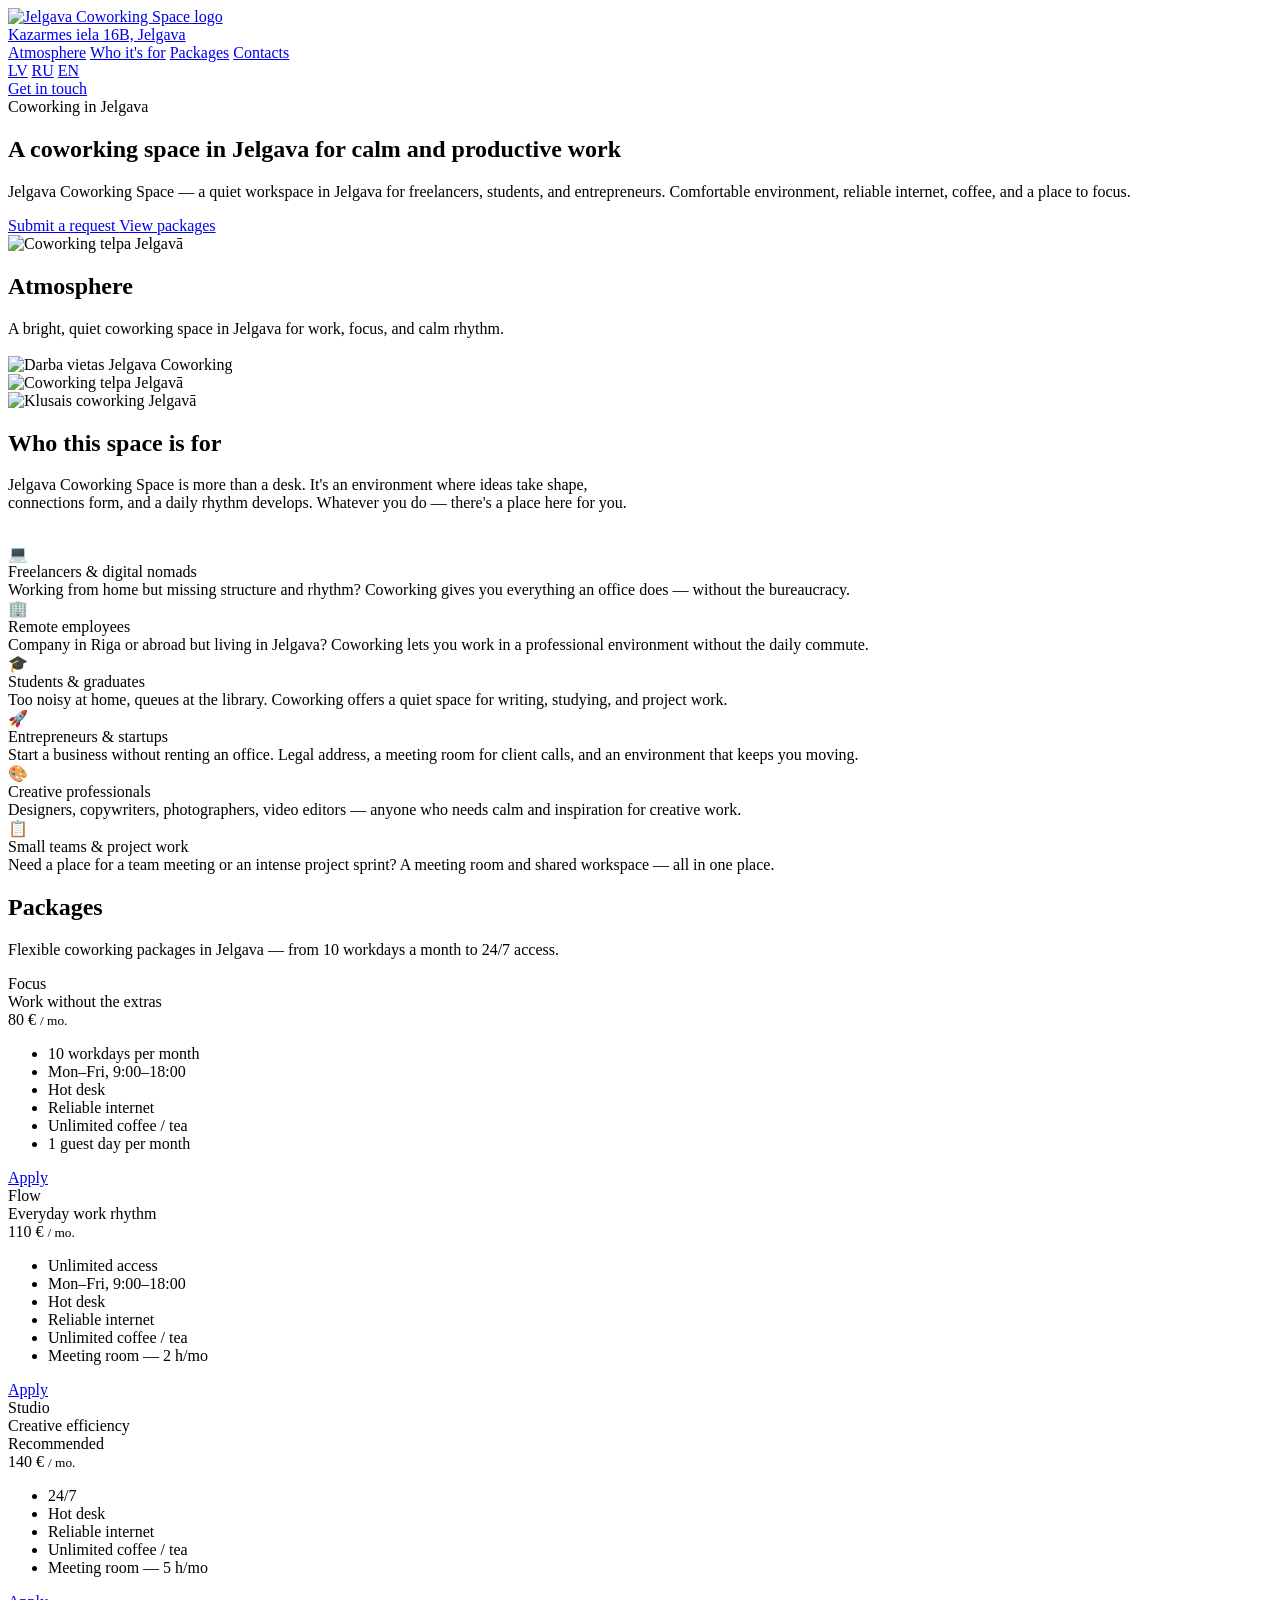
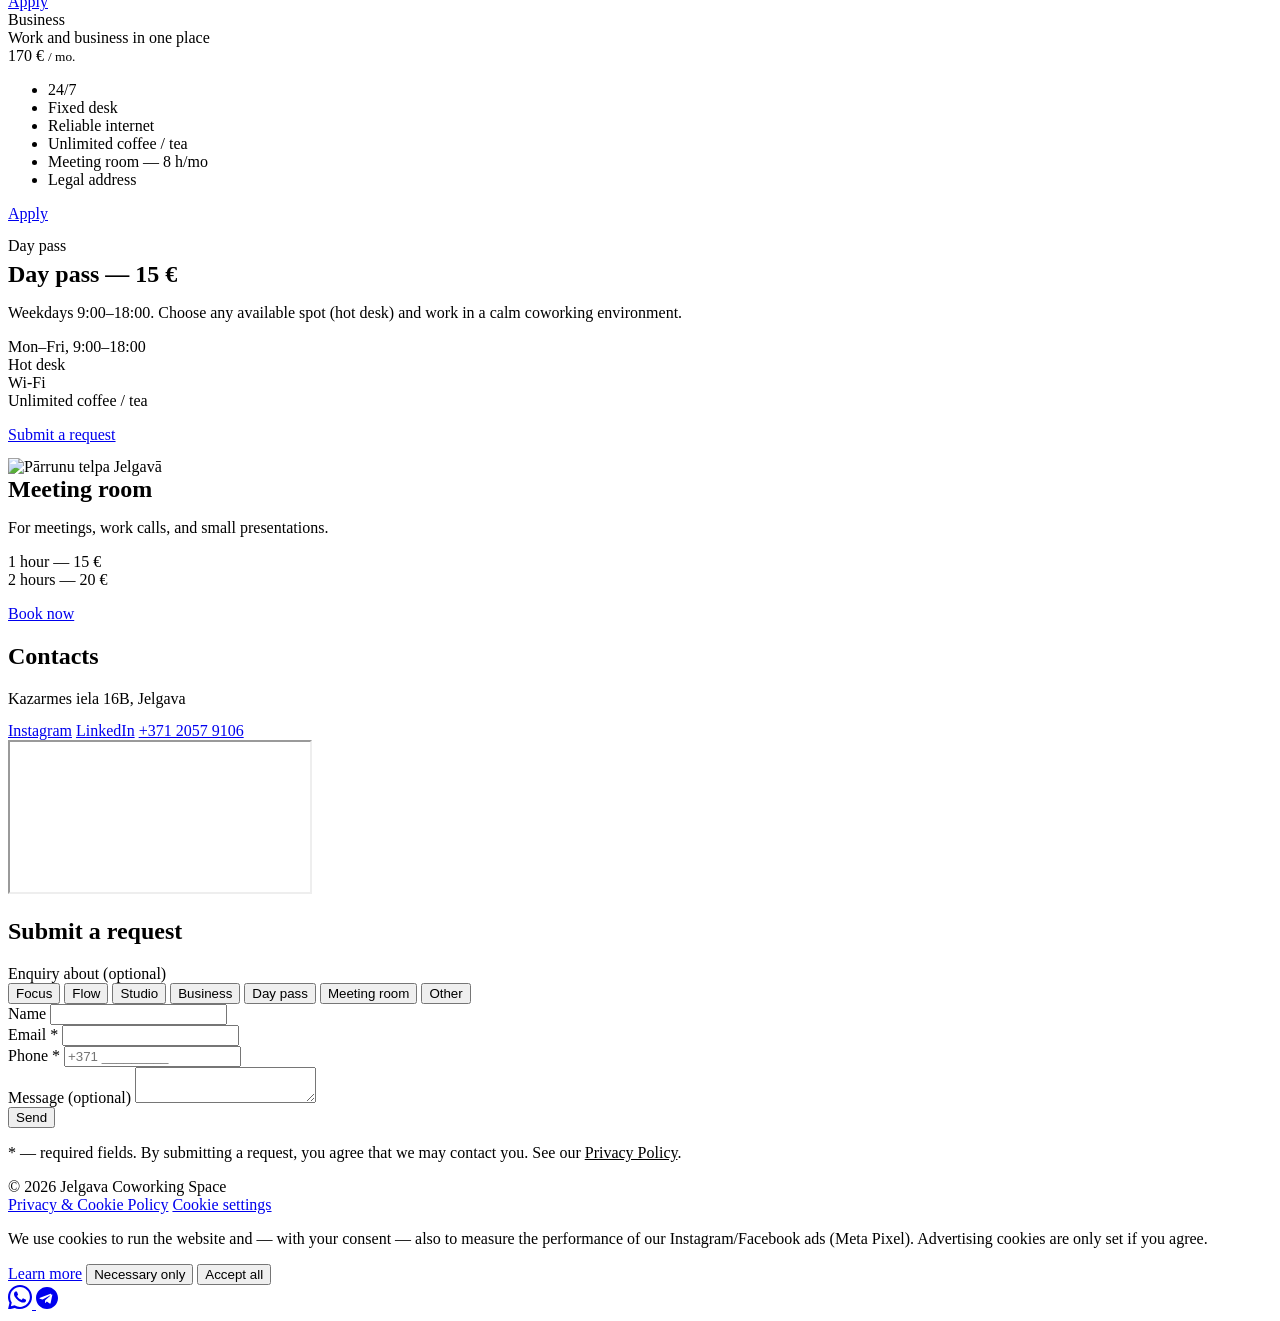
==== commit ff009072: "Update index.html" ====
--- a/en/index.html
+++ b/en/index.html
@@ -2,7 +2,19 @@
 
 <html lang="en">
 <head>
-<!-- Google Tag Manager -->
+  <!-- Consent Mode default state — must load before any tag that respects it -->
+  <script>
+    window.dataLayer = window.dataLayer || [];
+    function gtag(){ dataLayer.push(arguments); }
+    gtag('consent', 'default', {
+      'ad_storage': 'denied',
+      'ad_user_data': 'denied',
+      'ad_personalization': 'denied',
+      'analytics_storage': 'denied'
+    });
+  </script>
+
+  <!-- Google Tag Manager -->
 <script>(function(w,d,s,l,i){w[l]=w[l]||[];w[l].push({'gtm.start':
   new Date().getTime(),event:'gtm.js'});var f=d.getElementsByTagName(s)[0],
   j=d.createElement(s),dl=l!='dataLayer'?'&l='+l:'';j.async=true;j.src=
@@ -223,309 +235,7 @@
   ]
 }
   </script>
-<style>
-    :root{
-      --bg:#ffffff;
-      --text:#111111;
-      --muted:#666666;
-      --border:#e9e9e9;
-      --card:#ffffff;
-      --accent:#880002;
-      --shadow: 0 10px 30px rgba(0,0,0,.06);
-      --radius: 18px;
-      --max: 1120px;
-    }
-    *{box-sizing:border-box}
-    html,body{height:100%}
-    html{ scroll-behavior:smooth; }
-    body{
-      margin:0;
-      font-family:"Space Grotesk", system-ui, -apple-system, Segoe UI, Roboto, Arial, sans-serif;
-      background:var(--bg);
-      color:var(--text);
-      letter-spacing: .1px;
-      overflow-x:hidden;
-      max-width:100%;
-    }
-    img{max-width:100%; height:auto; display:block}
-    a{color:inherit; text-decoration:none}
-    .wrap{max-width:var(--max); margin:0 auto; padding:0 22px; width:100%}
-
-    /* ── Header ── */
-    header{
-      position:sticky; top:0; z-index:50;
-      backdrop-filter:saturate(180%) blur(14px);
-      background:rgba(255,255,255,.72);
-      border-bottom:1px solid rgba(0,0,0,.05);
-    }
-    .topbar{
-      display:flex; align-items:center; justify-content:space-between;
-      gap:16px; padding:14px 0; flex-wrap:nowrap;
-    }
-    .brand{
-      display:flex; flex-direction:column; align-items:flex-start;
-      gap:6px; min-width:240px; flex:0 0 auto;
-    }
-    .brandlogo{height:40px; width:auto; border-radius:0}
-    .address{font-size:12px; color:var(--muted); line-height:1.25}
-    nav{display:flex; gap:18px; align-items:center; justify-content:center; flex:1;}
-    .navlink{ color: var(--muted); font-size:14px; white-space:nowrap; }
-    .navlink:hover{ color: var(--text); }
-    .actions{ display:flex; align-items:center; gap:10px; min-width:260px; justify-content:flex-end; flex:0 0 auto; }
-    .lang{display:flex; gap:6px; padding:4px; border:1px solid var(--border); border-radius:999px}
-    .chip{
-      font-size:12px; padding:7px 10px; border-radius:999px;
-      color:var(--muted); background:transparent; border:0; cursor:pointer;
-      transition: background .15s, color .15s;
-    }
-    .chip.active{ background:#f4f4f4; color:var(--text); font-weight:500; }
-    .btn{
-      display:inline-flex; align-items:center; justify-content:center; gap:10px;
-      padding:10px 14px; border-radius:999px; border:1px solid var(--border);
-      background:#fff; font-size:14px; cursor:pointer; white-space:nowrap;
-      font-family:inherit; max-width:100%;
-      transition: background-color .22s ease, color .22s ease, border-color .22s ease, box-shadow .22s ease;
-    }
-    .btn:hover{border-color:#d6d6d6}
-    .btn-primary{ background:var(--accent); color:#fff; border-color:transparent; }
-    .btn-primary:hover{filter:brightness(.96)}
-    @media (max-width: 900px){
-      .topbar{flex-wrap:wrap; gap:10px}
-      nav{display:none}
-      .brand{min-width:auto}
-      .actions{ width:100%; min-width:unset; justify-content:space-between; flex-wrap:wrap; }
-      .actions .btn-primary{ width:100%; }
-    }
-
-    /* ── Sections ── */
-    section{padding:64px 0}
-    section, #pieteikums { scroll-margin-top: 92px; }
-    .hero{padding:58px 0 44px}
-    .grid{display:grid; gap:26px}
-    .hero-grid{grid-template-columns: 1.1fr .9fr; align-items:center}
-    @media (max-width: 900px){ .hero-grid{grid-template-columns:1fr} }
-    h1{font-size:46px; line-height:1.08; margin:0 0 14px; font-weight:600; letter-spacing:-.5px}
-    p.lead{font-size:18px; line-height:1.55; color:var(--muted); margin:0 0 22px}
-    .hero-cta{display:flex; gap:10px; flex-wrap:wrap}
-    .photo{
-      width:100%; aspect-ratio: 4/3;
-      border-radius:var(--radius); background:#f6f6f6;
-      border:1px solid var(--border); overflow:hidden;
-      box-shadow:var(--shadow); position:relative;
-    }
-    .photo img{width:100%; height:100%; object-fit:cover}
-    .kicker{font-size:12px; color:var(--muted); text-transform:uppercase; letter-spacing:1.8px; margin-bottom:10px}
-    h2{font-size:28px; margin:0 0 14px; letter-spacing:-.2px}
-    .sub{color:var(--muted); line-height:1.6; margin:0}
-    .gallery{display:grid; grid-template-columns:repeat(3, 1fr); gap:16px}
-    .gallery .photo{aspect-ratio: 16/10; box-shadow:none}
-    @media (max-width: 900px){ .gallery{grid-template-columns:1fr} }
-    .two-col{grid-template-columns:1fr 1fr}
-    @media (max-width: 900px){ .two-col{grid-template-columns:1fr} }
-    .list{display:grid; gap:10px; margin-top:14px}
-    .bullet{display:flex; gap:10px; align-items:flex-start}
-    .dot{width:6px; height:6px; border-radius:999px; background:#cfcfcf; margin-top:9px}
-
-    /* ── Pricing ── */
-    .pricing-head{display:flex; align-items:flex-end; justify-content:space-between; gap:18px; flex-wrap:wrap}
-    .cards{display:grid; grid-template-columns:repeat(4,1fr); gap:14px; margin-top:18px}
-    @media (max-width: 1100px){ .cards{grid-template-columns:repeat(2,1fr)} }
-    @media (max-width: 650px){ .cards{grid-template-columns:1fr} }
-    .card{border:1px solid var(--border); border-radius:var(--radius); padding:18px; background:#fff}
-    .card .name{font-size:16px; font-weight:600}
-    .card .tag{font-size:13px; color:var(--muted); margin-top:6px; line-height:1.45}
-    .price{margin-top:14px; font-size:26px; font-weight:600; letter-spacing:-.3px}
-    .price small{font-size:14px; color:var(--muted); font-weight:400}
-    .card ul{list-style:none; padding:0; margin:14px 0 0; display:grid; gap:10px}
-    .card li{color:var(--muted); font-size:14px; line-height:1.35}
-    .card .card-cta{margin-top:16px}
-    .card.featured{ border-color: rgba(136,0,2,.25); box-shadow: 0 14px 44px rgba(136,0,2,.10); }
-    .badge{
-      display:inline-flex; align-items:center; gap:8px; padding:6px 10px; border-radius:999px;
-      background:rgba(136,0,2,.06); border:1px solid rgba(136,0,2,.16);
-      color:rgba(136,0,2,.92); font-size:12px; margin-top:12px
-    }
-    .card.is-active{ border-color: rgba(136,0,2,.25); box-shadow: 0 14px 44px rgba(136,0,2,.10); }
-    @media (hover: hover) and (pointer: fine){
-      .card:hover{ border-color: rgba(136,0,2,.25); box-shadow: 0 14px 44px rgba(136,0,2,.10); }
-    }
-    .cards .card{
-      transition: transform .22s cubic-bezier(.2,.8,.2,1), box-shadow .18s ease, border-color .18s ease;
-      will-change: transform;
-    }
-    @media (hover: hover) and (pointer: fine){ .cards .card:hover{ transform: translateY(-6px); } }
-    .cards .card.is-active{ transform: translateY(-6px); }
-    .cards .card.featured.is-active{ transform: translateY(-8px); }
-    #paketes .cards .card .card-cta .btn{
-      background:#fff; color:var(--text); border-color: var(--border); box-shadow: none;
-      transition: background-color .22s ease, color .22s ease, border-color .22s ease, box-shadow .22s ease, transform .22s ease;
-    }
-    @media (hover: hover) and (pointer: fine){
-      #paketes .cards .card:hover .card-cta .btn{ background: var(--accent); color:#fff; border-color: transparent; box-shadow: 0 10px 26px rgba(136,0,2,.12); }
-    }
-    #paketes .cards .card.is-active .card-cta .btn,
-    #paketes .cards .card:focus-within .card-cta .btn{ background: var(--accent); color:#fff; border-color: transparent; box-shadow: 0 10px 26px rgba(136,0,2,.12); }
-    #paketes .cards .card .card-cta .btn:active{ transform: translateY(1px); }
-    @media (prefers-reduced-motion: reduce){
-      .cards .card{ transition: none; transform: none !important; }
-      #paketes .cards .card .card-cta .btn{ transition: none; }
-    }
-
-    /* ── Panels ── */
-    .panel{border:1px solid var(--border); border-radius:var(--radius); padding:18px; background:#fff}
-    .row{display:flex; gap:10px; flex-wrap:wrap; margin-top:14px}
-    .pill{border:1px solid var(--border); border-radius:999px; padding:10px 12px; color:var(--muted); font-size:14px}
-    .meeting{ display:grid; grid-template-columns: .95fr 1.05fr; gap:16px; align-items:stretch; }
-    .meeting-photos .photo{ aspect-ratio: 4/3; box-shadow:none; }
-    @media (max-width: 900px){ .meeting{grid-template-columns:1fr} }
-    .contact{display:grid; grid-template-columns:1.1fr .9fr; gap:18px; align-items:start}
-    @media (max-width: 900px){ .contact{grid-template-columns:1fr} }
-
-    /* ── Form ── */
-    form{display:grid; gap:10px}
-    label{font-size:13px; color:var(--muted)}
-    input, textarea{
-      width:100%; padding:12px 14px; border-radius:14px;
-      border:1px solid var(--border); font: inherit; outline:none; background:#fff;
-    }
-    input:focus, textarea:focus{border-color:#d2d2d2; box-shadow:0 0 0 4px rgba(0,0,0,.03)}
-    textarea{min-height:110px; resize:vertical}
-    .fine{font-size:12px; color:var(--muted); line-height:1.45}
-
-    /* ── Map ── */
-    .map{ margin-top:14px; border:1px solid var(--border); border-radius: var(--radius); overflow:hidden; background:#f6f6f6; position:relative; min-height: 320px; }
-    .map iframe{ width:100%; height: 360px; border:0; display:block; background:#f6f6f6; }
-
-    /* ── Footer ── */
-    footer{padding:26px 0; border-top:1px solid rgba(0,0,0,.05)}
-    .footer-inner{display:flex; align-items:center; justify-content:space-between; gap:12px; flex-wrap:wrap}
-    .footer-links{display:flex; gap:16px; flex-wrap:wrap}
-    .footer-links a{font-size:13px; color:var(--muted); text-decoration:underline; text-underline-offset:3px;}
-    .footer-links a:hover{color:var(--text)}
-
-    /* ── Mobile polish ── */
-    @media (max-width: 650px){
-      section{padding:46px 0}
-      .hero{padding:44px 0 34px}
-      h1{ font-size:32px; line-height:1.12; letter-spacing:-.3px; margin-bottom:12px; }
-      p.lead{ font-size:16px; line-height:1.55; margin-bottom:18px; }
-      .wrap{padding:0 18px}
-    }
-
-    /* ── Floating chat buttons ── */
-    .float-chat{
-      position:fixed; bottom:24px; right:24px; z-index:100;
-      display:flex; flex-direction:column; gap:12px;
-      align-items:center;
-    }
-    .float-btn{
-      width:52px; height:52px; border-radius:50%;
-      display:flex; align-items:center; justify-content:center;
-      color:#fff; box-shadow: 0 4px 18px rgba(0,0,0,.2);
-      transition: transform .2s, box-shadow .2s;
-      flex-shrink:0;
-    }
-    .float-btn:hover{ transform: scale(1.1); box-shadow: 0 8px 24px rgba(0,0,0,.25); }
-    .float-wa{ background:#25D366; }
-    .float-tg{ background:#229ED9; }
-    @media (max-width:650px){
-      .float-chat{ bottom:16px; right:16px; gap:10px; }
-      .float-btn{ width:46px; height:46px; }
-    }
-
-    /* ── Cookie Banner ── */
-    #cookie-banner{
-      position:fixed; bottom:0; left:0; right:0; z-index:200;
-      background:#fff; border-top:1px solid var(--border);
-      padding:16px 22px; display:flex; align-items:center;
-      gap:14px; flex-wrap:wrap; box-shadow:0 -4px 20px rgba(0,0,0,.06);
-      transform: translateY(0); transition: transform .3s ease;
-    }
-    #cookie-banner.hidden{ transform: translateY(120%); pointer-events:none; }
-    #cookie-banner p{ margin:0; font-size:13px; color:var(--muted); flex:1; min-width:200px; line-height:1.5; }
-    #cookie-banner .cb-actions{ display:flex; gap:8px; flex-shrink:0; }
-
-    /* ── Privacy Modal ── */
-    .modal-overlay{
-      position:fixed; inset:0; z-index:300;
-      background:rgba(0,0,0,.45); backdrop-filter:blur(4px);
-      display:flex; align-items:center; justify-content:center;
-      opacity:0; pointer-events:none; transition: opacity .25s;
-    }
-    .modal-overlay.open{ opacity:1; pointer-events:all; }
-    .modal-box{
-      background:#fff; border-radius:var(--radius); padding:32px;
-      max-width:640px; width:calc(100% - 40px); max-height:80vh;
-      overflow-y:auto; position:relative;
-    }
-    .modal-box h3{ margin:0 0 16px; font-size:20px; }
-    .modal-box p,.modal-box li{ font-size:14px; color:var(--muted); line-height:1.65; margin:0 0 10px; }
-    .modal-box ul{ padding-left:18px; margin:0 0 10px; }
-    .modal-close{
-      position:absolute; top:14px; right:14px;
-      background:none; border:none; font-size:22px; cursor:pointer;
-      color:var(--muted); line-height:1; padding:4px 8px; border-radius:8px;
-    }
-    .modal-close:hover{ background:#f4f4f4; }
-
-    /* ── Kam grid ── */
-    .kam-grid{
-      display:grid;
-      grid-template-columns: repeat(3, 1fr);
-      gap:14px;
-    }
-    @media (max-width:900px){ .kam-grid{ grid-template-columns: repeat(2,1fr); } }
-    @media (max-width:580px){ .kam-grid{ grid-template-columns: 1fr; } }
-
-    .kam-card{
-      border:1px solid var(--border);
-      border-radius:var(--radius);
-      padding:18px;
-      background:#fff;
-      display:flex;
-      gap:14px;
-      align-items:flex-start;
-      transition: border-color .18s, box-shadow .18s, transform .22s cubic-bezier(.2,.8,.2,1);
-    }
-    @media (hover: hover) and (pointer: fine){
-      .kam-card:hover{
-        border-color: rgba(136,0,2,.2);
-        box-shadow: 0 10px 30px rgba(136,0,2,.07);
-        transform: translateY(-4px);
-      }
-    }
-    .kam-icon{
-      font-size:22px;
-      line-height:1;
-      flex-shrink:0;
-      margin-top:2px;
-    }
-    .kam-card-body{ display:flex; flex-direction:column; gap:6px; }
-    .kam-title{ font-size:15px; font-weight:600; line-height:1.3; }
-    .kam-desc{ font-size:13px; color:var(--muted); line-height:1.55; }
-
-    /* ── Topic tag selector ── */
-    .topic-tags{
-      display:flex; flex-wrap:wrap; gap:8px; margin-top:8px;
-    }
-    .topic-tag{
-      font-family:inherit; font-size:13px;
-      padding:8px 14px; border-radius:999px;
-      border:1px solid var(--border); background:#fff;
-      color:var(--muted); cursor:pointer;
-      transition: background .18s, color .18s, border-color .18s, box-shadow .18s;
-      white-space:nowrap;
-    }
-    .topic-tag:hover{
-      border-color:#d0d0d0; color:var(--text);
-    }
-    .topic-tag.selected{
-      background:var(--accent); color:#fff;
-      border-color:transparent;
-      box-shadow: 0 4px 14px rgba(136,0,2,.18);
-    }
-
-  </style>
+<link rel="stylesheet" href="/assets/style.css" />
 </head>
 <body>
 <!-- Google Tag Manager (noscript) -->
@@ -1025,7 +735,7 @@
 <p class="fine">
 
 
-* — required fields. By submitting a request, you agree that we may contact you. See our <a href="#" id="open-privacy-en" style="color:var(--accent)">Privacy Policy</a>.
+* — required fields. By submitting a request, you agree that we may contact you. See our <a href="/en/privacy-policy/" id="open-privacy-en" style="color:var(--accent)">Privacy Policy</a>.
 </p>
 </form>
 </div>
@@ -1041,16 +751,8 @@
 <div class="footer-inner">
 <div>© <span id="year"></span> Jelgava Coworking Space</div>
 <div class="footer-links">
-<a href="#" id="footer-privacy">
-
-
-Privacy Policy
-</a>
-<a href="#" id="footer-cookies">
-
-
-Cookie Policy
-</a>
+<a href="/en/privacy-policy/">Privacy & Cookie Policy</a>
+<a href="#" id="footer-cookie-settings">Cookie settings</a>
 </div>
 </div>
 </div>
@@ -1058,70 +760,15 @@
 <!-- ══════════════════════════════════════
        COOKIE BANNER
   ══════════════════════════════════════ -->
-<div aria-label="Cookie notice" id="cookie-banner" role="region">
-<p>
-
-
-We use cookies to ensure the website works correctly and to improve user experience. We do not use advertising cookies.
-</p>
-<div class="cb-actions">
-<button class="btn" id="cookie-more">
-
-
-Learn more
-</button>
-<button class="btn btn-primary" id="cookie-accept">
-
-
-Got it
-</button>
-</div>
-</div>
-<!-- ══════════════════════════════════════
-       PRIVACY & COOKIE MODAL
-  ══════════════════════════════════════ -->
-<div aria-labelledby="modal-title" aria-modal="true" class="modal-overlay" id="privacy-modal" role="dialog">
-<div class="modal-box">
-<button aria-label="Close" class="modal-close" id="modal-close-btn">×</button>
-<h3 id="modal-title">
-
-
-Privacy &amp; Cookie Policy
-</h3>
-<!-- LV -->
-
-<!-- RU -->
-
-<!-- EN -->
-
-<p><strong>Jelgava Coworking Space</strong> (Kazarmes iela 16B, Jelgava, Latvia)</p>
-<p>We respect your privacy. This page explains how we process personal data and use cookies.</p>
-<p><strong>What data do we collect?</strong></p>
-<ul>
-<li>Contact form: name, email address, phone (optional), message.</li>
-<li>Visit data: Google Tag Manager (technical visit data for website operation).</li>
-</ul>
-<p><strong>What we do not do?</strong></p>
-<ul>
-<li>We do not sell your data to third parties.</li>
-<li>We do not use advertising cookies (Google Ads, etc.).</li>
-<li>We do not process sensitive personal data.</li>
-</ul>
-<p><strong>Cookies</strong></p>
-<p>We only use functional cookies required for the website to work (e.g. your chosen language). Google Tag Manager is used for visit statistics without personal identification.</p>
-<p><strong>Data retention</strong></p>
-<p>Form data is stored in Formspree and used only to contact you. You have the right to request deletion of your data — write to konstantin@jelgavacoworking.lv.</p>
-
-<div style="margin-top:20px">
-<button class="btn btn-primary" id="modal-close-bottom">
-
-
-Got it, close
-</button>
-</div>
-</div>
-</div>
-<!-- ══════════════════════════════════════
+  <div aria-label="Cookie notice" id="cookie-banner" role="region">
+    <p>We use cookies to run the website and — with your consent — also to measure the performance of our Instagram/Facebook ads (Meta Pixel). Advertising cookies are only set if you agree.</p>
+    <div class="cb-actions">
+      <a class="btn" href="/en/privacy-policy/">Learn more</a>
+      <button class="btn" id="cookie-necessary">Necessary only</button>
+      <button class="btn btn-primary" id="cookie-accept-all">Accept all</button>
+    </div>
+  </div>
+  <!-- ══════════════════════════════════════
        SCRIPTS
   ══════════════════════════════════════ -->
 <script>
@@ -1201,49 +848,50 @@
       pricingSection.addEventListener('focusout', ev => { if(!pricingSection.contains(ev.relatedTarget)) setActiveCard(defaultCard); });
     }
 
-    // ── Privacy modal ──
-    const modal = document.getElementById('privacy-modal');
-
-    function openModal(){ modal.classList.add('open'); document.body.style.overflow='hidden'; }
-    function closeModal(){ modal.classList.remove('open'); document.body.style.overflow=''; }
-
-    document.getElementById('modal-close-btn').addEventListener('click', closeModal);
-    document.getElementById('modal-close-bottom').addEventListener('click', () => {
-      // Accepting from modal also hides cookie banner
-      localStorage.setItem(COOKIE_KEY, '1');
-      banner.classList.add('hidden');
-      closeModal();
+        // ── Cookie consent (necessary / marketing) ──
+    const CONSENT_KEY = 'jcw_cookie_consent'; // 'all' | 'necessary'
+    const banner = document.getElementById('cookie-banner');
+
+    function grantMarketingConsent(){
+      gtag('consent', 'update', {
+        'ad_storage': 'granted',
+        'ad_user_data': 'granted',
+        'ad_personalization': 'granted',
+        'analytics_storage': 'granted'
+      });
+    }
+
+    function showBanner(){ banner.classList.remove('hidden'); }
+    function hideBanner(){ banner.classList.add('hidden'); }
+
+    const savedConsent = localStorage.getItem(CONSENT_KEY);
+    if(savedConsent === 'all'){
+      grantMarketingConsent();
+      hideBanner();
+    } else if(savedConsent === 'necessary'){
+      hideBanner();
+    } else {
+      showBanner();
+    }
+
+    document.getElementById('cookie-accept-all').addEventListener('click', () => {
+      localStorage.setItem(CONSENT_KEY, 'all');
+      grantMarketingConsent();
+      hideBanner();
     });
-    modal.addEventListener('click', e => { if(e.target === modal) closeModal(); });
-    document.addEventListener('keydown', e => { if(e.key === 'Escape') closeModal(); });
-
-    // Bind all privacy/cookie open triggers
-    ['open-privacy-lv','open-privacy-ru','open-privacy-en','footer-privacy','footer-cookies'].forEach(id => {
-      const el = document.getElementById(id);
-      if(el) el.addEventListener('click', e => { e.preventDefault(); openModal(); });
+
+    document.getElementById('cookie-necessary').addEventListener('click', () => {
+      localStorage.setItem(CONSENT_KEY, 'necessary');
+      hideBanner();
     });
 
-    // ── Cookie banner ──
-    const COOKIE_KEY = 'jcw_cookies_ok';
-    const banner = document.getElementById('cookie-banner');
-
-    if(localStorage.getItem(COOKIE_KEY)){
-      // Returning visitor: hide banner silently
-      banner.classList.add('hidden');
-    } else {
-      // First visit: open privacy modal after short delay, hide banner
-      banner.classList.add('hidden');
-      setTimeout(() => { openModal(); }, 800);
+    const cookieSettingsBtn = document.getElementById('footer-cookie-settings');
+    if(cookieSettingsBtn){
+      cookieSettingsBtn.addEventListener('click', e => {
+        e.preventDefault();
+        showBanner();
+      });
     }
-
-    document.getElementById('cookie-accept').addEventListener('click', () => {
-      localStorage.setItem(COOKIE_KEY, '1');
-      banner.classList.add('hidden');
-    });
-    document.getElementById('cookie-more').addEventListener('click', e => {
-      e.preventDefault();
-      openModal();
-    });
   </script>
 <!-- ══════════════════════════════════════
        FLOATING CHAT BUTTONS
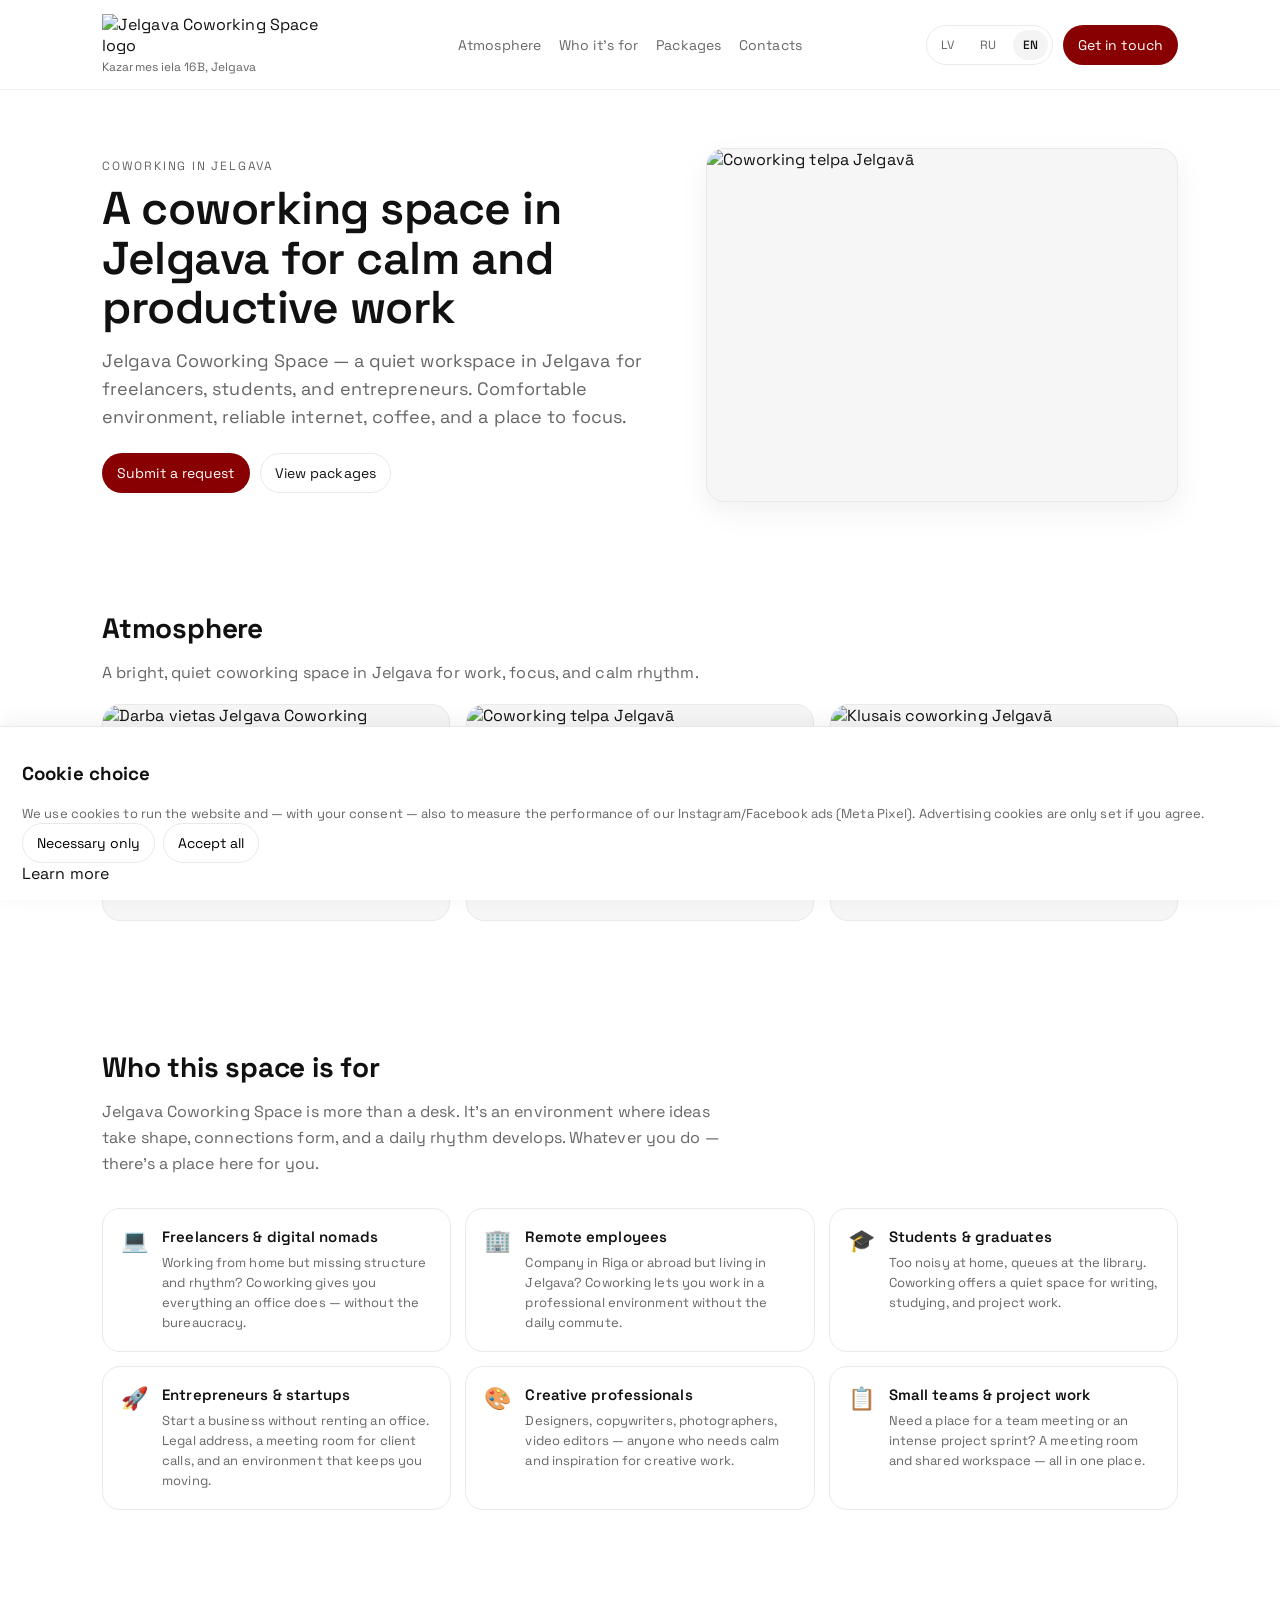
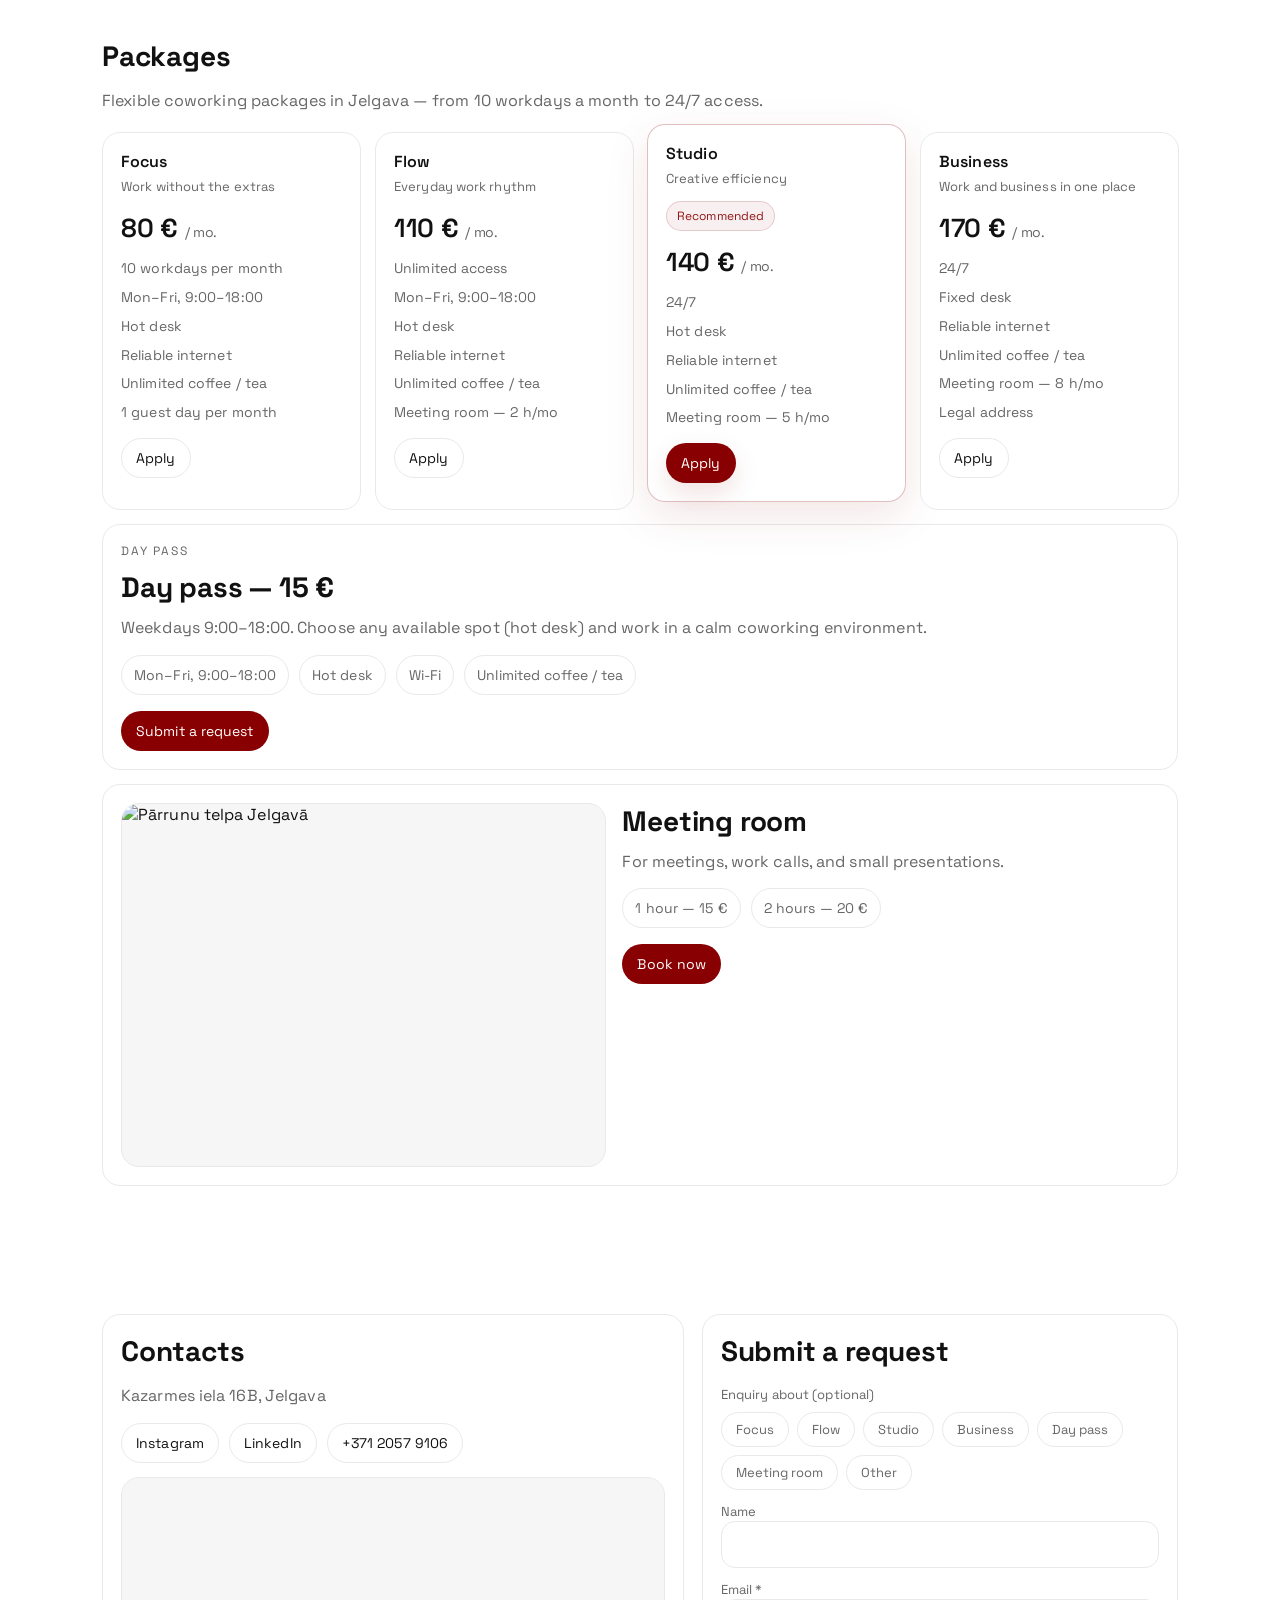
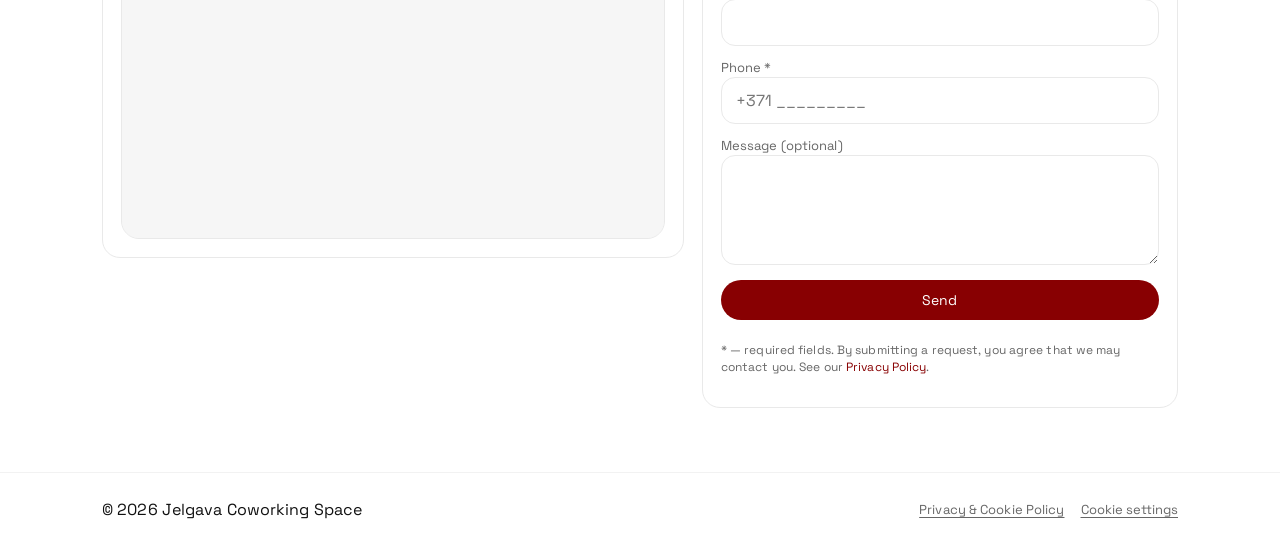
==== commit ad0a3f3b: "Update index.html" ====
--- a/en/index.html
+++ b/en/index.html
@@ -760,12 +760,15 @@
 <!-- ══════════════════════════════════════
        COOKIE BANNER
   ══════════════════════════════════════ -->
-  <div aria-label="Cookie notice" id="cookie-banner" role="region">
-    <p>We use cookies to run the website and — with your consent — also to measure the performance of our Instagram/Facebook ads (Meta Pixel). Advertising cookies are only set if you agree.</p>
-    <div class="cb-actions">
-      <a class="btn" href="/en/privacy-policy/">Learn more</a>
-      <button class="btn" id="cookie-necessary">Necessary only</button>
-      <button class="btn btn-primary" id="cookie-accept-all">Accept all</button>
+  <div aria-label="Cookie notice" id="cookie-banner" role="dialog" aria-modal="true">
+    <div class="cookie-box">
+      <h3>Cookie choice</h3>
+      <p>We use cookies to run the website and — with your consent — also to measure the performance of our Instagram/Facebook ads (Meta Pixel). Advertising cookies are only set if you agree.</p>
+      <div class="cb-actions">
+        <button class="btn" id="cookie-necessary">Necessary only</button>
+        <button class="btn" id="cookie-accept-all">Accept all</button>
+      </div>
+      <a class="cb-more" href="/en/privacy-policy/">Learn more</a>
     </div>
   </div>
   <!-- ══════════════════════════════════════
@@ -861,8 +864,8 @@
       });
     }
 
-    function showBanner(){ banner.classList.remove('hidden'); }
-    function hideBanner(){ banner.classList.add('hidden'); }
+    function showBanner(){ banner.classList.remove('hidden'); document.body.style.overflow='hidden'; }
+    function hideBanner(){ banner.classList.add('hidden'); document.body.style.overflow=''; }
 
     const savedConsent = localStorage.getItem(CONSENT_KEY);
     if(savedConsent === 'all'){
--- a/assets/style.css
+++ b/assets/style.css
@@ -0,0 +1,300 @@
+:root{
+      --bg:#ffffff;
+      --text:#111111;
+      --muted:#666666;
+      --border:#e9e9e9;
+      --card:#ffffff;
+      --accent:#880002;
+      --shadow: 0 10px 30px rgba(0,0,0,.06);
+      --radius: 18px;
+      --max: 1120px;
+    }
+    *{box-sizing:border-box}
+    html,body{height:100%}
+    html{ scroll-behavior:smooth; }
+    body{
+      margin:0;
+      font-family:"Space Grotesk", system-ui, -apple-system, Segoe UI, Roboto, Arial, sans-serif;
+      background:var(--bg);
+      color:var(--text);
+      letter-spacing: .1px;
+      overflow-x:hidden;
+      max-width:100%;
+    }
+    img{max-width:100%; height:auto; display:block}
+    a{color:inherit; text-decoration:none}
+    .wrap{max-width:var(--max); margin:0 auto; padding:0 22px; width:100%}
+
+    /* ── Header ── */
+    header{
+      position:sticky; top:0; z-index:50;
+      backdrop-filter:saturate(180%) blur(14px);
+      background:rgba(255,255,255,.72);
+      border-bottom:1px solid rgba(0,0,0,.05);
+    }
+    .topbar{
+      display:flex; align-items:center; justify-content:space-between;
+      gap:16px; padding:14px 0; flex-wrap:nowrap;
+    }
+    .brand{
+      display:flex; flex-direction:column; align-items:flex-start;
+      gap:6px; min-width:240px; flex:0 0 auto;
+    }
+    .brandlogo{height:40px; width:auto; border-radius:0}
+    .address{font-size:12px; color:var(--muted); line-height:1.25}
+    nav{display:flex; gap:18px; align-items:center; justify-content:center; flex:1;}
+    .navlink{ color: var(--muted); font-size:14px; white-space:nowrap; }
+    .navlink:hover{ color: var(--text); }
+    .actions{ display:flex; align-items:center; gap:10px; min-width:260px; justify-content:flex-end; flex:0 0 auto; }
+    .lang{display:flex; gap:6px; padding:4px; border:1px solid var(--border); border-radius:999px}
+    .chip{
+      font-size:12px; padding:7px 10px; border-radius:999px;
+      color:var(--muted); background:transparent; border:0; cursor:pointer;
+      transition: background .15s, color .15s;
+    }
+    .chip.active{ background:#f4f4f4; color:var(--text); font-weight:500; }
+    .btn{
+      display:inline-flex; align-items:center; justify-content:center; gap:10px;
+      padding:10px 14px; border-radius:999px; border:1px solid var(--border);
+      background:#fff; font-size:14px; cursor:pointer; white-space:nowrap;
+      font-family:inherit; max-width:100%;
+      transition: background-color .22s ease, color .22s ease, border-color .22s ease, box-shadow .22s ease;
+    }
+    .btn:hover{border-color:#d6d6d6}
+    .btn-primary{ background:var(--accent); color:#fff; border-color:transparent; }
+    .btn-primary:hover{filter:brightness(.96)}
+    @media (max-width: 900px){
+      .topbar{flex-wrap:wrap; gap:10px}
+      nav{display:none}
+      .brand{min-width:auto}
+      .actions{ width:100%; min-width:unset; justify-content:space-between; flex-wrap:wrap; }
+      .actions .btn-primary{ width:100%; }
+    }
+
+    /* ── Sections ── */
+    section{padding:64px 0}
+    section, #pieteikums { scroll-margin-top: 92px; }
+    .hero{padding:58px 0 44px}
+    .grid{display:grid; gap:26px}
+    .hero-grid{grid-template-columns: 1.1fr .9fr; align-items:center}
+    @media (max-width: 900px){ .hero-grid{grid-template-columns:1fr} }
+    h1{font-size:46px; line-height:1.08; margin:0 0 14px; font-weight:600; letter-spacing:-.5px}
+    p.lead{font-size:18px; line-height:1.55; color:var(--muted); margin:0 0 22px}
+    .hero-cta{display:flex; gap:10px; flex-wrap:wrap}
+    .photo{
+      width:100%; aspect-ratio: 4/3;
+      border-radius:var(--radius); background:#f6f6f6;
+      border:1px solid var(--border); overflow:hidden;
+      box-shadow:var(--shadow); position:relative;
+    }
+    .photo img{width:100%; height:100%; object-fit:cover}
+    .kicker{font-size:12px; color:var(--muted); text-transform:uppercase; letter-spacing:1.8px; margin-bottom:10px}
+    h2{font-size:28px; margin:0 0 14px; letter-spacing:-.2px}
+    .sub{color:var(--muted); line-height:1.6; margin:0}
+    .gallery{display:grid; grid-template-columns:repeat(3, 1fr); gap:16px}
+    .gallery .photo{aspect-ratio: 16/10; box-shadow:none}
+    @media (max-width: 900px){ .gallery{grid-template-columns:1fr} }
+    .two-col{grid-template-columns:1fr 1fr}
+    @media (max-width: 900px){ .two-col{grid-template-columns:1fr} }
+    .list{display:grid; gap:10px; margin-top:14px}
+    .bullet{display:flex; gap:10px; align-items:flex-start}
+    .dot{width:6px; height:6px; border-radius:999px; background:#cfcfcf; margin-top:9px}
+
+    /* ── Pricing ── */
+    .pricing-head{display:flex; align-items:flex-end; justify-content:space-between; gap:18px; flex-wrap:wrap}
+    .cards{display:grid; grid-template-columns:repeat(4,1fr); gap:14px; margin-top:18px}
+    @media (max-width: 1100px){ .cards{grid-template-columns:repeat(2,1fr)} }
+    @media (max-width: 650px){ .cards{grid-template-columns:1fr} }
+    .card{border:1px solid var(--border); border-radius:var(--radius); padding:18px; background:#fff}
+    .card .name{font-size:16px; font-weight:600}
+    .card .tag{font-size:13px; color:var(--muted); margin-top:6px; line-height:1.45}
+    .price{margin-top:14px; font-size:26px; font-weight:600; letter-spacing:-.3px}
+    .price small{font-size:14px; color:var(--muted); font-weight:400}
+    .card ul{list-style:none; padding:0; margin:14px 0 0; display:grid; gap:10px}
+    .card li{color:var(--muted); font-size:14px; line-height:1.35}
+    .card .card-cta{margin-top:16px}
+    .card.featured{ border-color: rgba(136,0,2,.25); box-shadow: 0 14px 44px rgba(136,0,2,.10); }
+    .badge{
+      display:inline-flex; align-items:center; gap:8px; padding:6px 10px; border-radius:999px;
+      background:rgba(136,0,2,.06); border:1px solid rgba(136,0,2,.16);
+      color:rgba(136,0,2,.92); font-size:12px; margin-top:12px
+    }
+    .card.is-active{ border-color: rgba(136,0,2,.25); box-shadow: 0 14px 44px rgba(136,0,2,.10); }
+    @media (hover: hover) and (pointer: fine){
+      .card:hover{ border-color: rgba(136,0,2,.25); box-shadow: 0 14px 44px rgba(136,0,2,.10); }
+    }
+    .cards .card{
+      transition: transform .22s cubic-bezier(.2,.8,.2,1), box-shadow .18s ease, border-color .18s ease;
+      will-change: transform;
+    }
+    @media (hover: hover) and (pointer: fine){ .cards .card:hover{ transform: translateY(-6px); } }
+    .cards .card.is-active{ transform: translateY(-6px); }
+    .cards .card.featured.is-active{ transform: translateY(-8px); }
+    #paketes .cards .card .card-cta .btn{
+      background:#fff; color:var(--text); border-color: var(--border); box-shadow: none;
+      transition: background-color .22s ease, color .22s ease, border-color .22s ease, box-shadow .22s ease, transform .22s ease;
+    }
+    @media (hover: hover) and (pointer: fine){
+      #paketes .cards .card:hover .card-cta .btn{ background: var(--accent); color:#fff; border-color: transparent; box-shadow: 0 10px 26px rgba(136,0,2,.12); }
+    }
+    #paketes .cards .card.is-active .card-cta .btn,
+    #paketes .cards .card:focus-within .card-cta .btn{ background: var(--accent); color:#fff; border-color: transparent; box-shadow: 0 10px 26px rgba(136,0,2,.12); }
+    #paketes .cards .card .card-cta .btn:active{ transform: translateY(1px); }
+    @media (prefers-reduced-motion: reduce){
+      .cards .card{ transition: none; transform: none !important; }
+      #paketes .cards .card .card-cta .btn{ transition: none; }
+    }
+
+    /* ── Panels ── */
+    .panel{border:1px solid var(--border); border-radius:var(--radius); padding:18px; background:#fff}
+    .row{display:flex; gap:10px; flex-wrap:wrap; margin-top:14px}
+    .pill{border:1px solid var(--border); border-radius:999px; padding:10px 12px; color:var(--muted); font-size:14px}
+    .meeting{ display:grid; grid-template-columns: .95fr 1.05fr; gap:16px; align-items:stretch; }
+    .meeting-photos .photo{ aspect-ratio: 4/3; box-shadow:none; }
+    @media (max-width: 900px){ .meeting{grid-template-columns:1fr} }
+    .contact{display:grid; grid-template-columns:1.1fr .9fr; gap:18px; align-items:start}
+    @media (max-width: 900px){ .contact{grid-template-columns:1fr} }
+
+    /* ── Form ── */
+    form{display:grid; gap:10px}
+    label{font-size:13px; color:var(--muted)}
+    input, textarea{
+      width:100%; padding:12px 14px; border-radius:14px;
+      border:1px solid var(--border); font: inherit; outline:none; background:#fff;
+    }
+    input:focus, textarea:focus{border-color:#d2d2d2; box-shadow:0 0 0 4px rgba(0,0,0,.03)}
+    textarea{min-height:110px; resize:vertical}
+    .fine{font-size:12px; color:var(--muted); line-height:1.45}
+
+    /* ── Map ── */
+    .map{ margin-top:14px; border:1px solid var(--border); border-radius: var(--radius); overflow:hidden; background:#f6f6f6; position:relative; min-height: 320px; }
+    .map iframe{ width:100%; height: 360px; border:0; display:block; background:#f6f6f6; }
+
+    /* ── Footer ── */
+    footer{padding:26px 0; border-top:1px solid rgba(0,0,0,.05)}
+    .footer-inner{display:flex; align-items:center; justify-content:space-between; gap:12px; flex-wrap:wrap}
+    .footer-links{display:flex; gap:16px; flex-wrap:wrap}
+    .footer-links a{font-size:13px; color:var(--muted); text-decoration:underline; text-underline-offset:3px;}
+    .footer-links a:hover{color:var(--text)}
+
+    /* ── Mobile polish ── */
+    @media (max-width: 650px){
+      section{padding:46px 0}
+      .hero{padding:44px 0 34px}
+      h1{ font-size:32px; line-height:1.12; letter-spacing:-.3px; margin-bottom:12px; }
+      p.lead{ font-size:16px; line-height:1.55; margin-bottom:18px; }
+      .wrap{padding:0 18px}
+    }
+
+    /* ── Floating chat buttons ── */
+    .float-chat{
+      position:fixed; bottom:24px; right:24px; z-index:100;
+      display:flex; flex-direction:column; gap:12px;
+      align-items:center;
+    }
+    .float-btn{
+      width:52px; height:52px; border-radius:50%;
+      display:flex; align-items:center; justify-content:center;
+      color:#fff; box-shadow: 0 4px 18px rgba(0,0,0,.2);
+      transition: transform .2s, box-shadow .2s;
+      flex-shrink:0;
+    }
+    .float-btn:hover{ transform: scale(1.1); box-shadow: 0 8px 24px rgba(0,0,0,.25); }
+    .float-wa{ background:#25D366; }
+    .float-tg{ background:#229ED9; }
+    @media (max-width:650px){
+      .float-chat{ bottom:16px; right:16px; gap:10px; }
+      .float-btn{ width:46px; height:46px; }
+    }
+
+    /* ── Cookie Banner ── */
+    #cookie-banner{
+      position:fixed; bottom:0; left:0; right:0; z-index:200;
+      background:#fff; border-top:1px solid var(--border);
+      padding:16px 22px; display:flex; align-items:center;
+      gap:14px; flex-wrap:wrap; box-shadow:0 -4px 20px rgba(0,0,0,.06);
+      transform: translateY(0); transition: transform .3s ease;
+    }
+    #cookie-banner.hidden{ transform: translateY(120%); pointer-events:none; }
+    #cookie-banner p{ margin:0; font-size:13px; color:var(--muted); flex:1; min-width:200px; line-height:1.5; }
+    #cookie-banner .cb-actions{ display:flex; gap:8px; flex-shrink:0; }
+
+    /* ── Privacy Modal ── */
+    .modal-overlay{
+      position:fixed; inset:0; z-index:300;
+      background:rgba(0,0,0,.45); backdrop-filter:blur(4px);
+      display:flex; align-items:center; justify-content:center;
+      opacity:0; pointer-events:none; transition: opacity .25s;
+    }
+    .modal-overlay.open{ opacity:1; pointer-events:all; }
+    .modal-box{
+      background:#fff; border-radius:var(--radius); padding:32px;
+      max-width:640px; width:calc(100% - 40px); max-height:80vh;
+      overflow-y:auto; position:relative;
+    }
+    .modal-box h3{ margin:0 0 16px; font-size:20px; }
+    .modal-box p,.modal-box li{ font-size:14px; color:var(--muted); line-height:1.65; margin:0 0 10px; }
+    .modal-box ul{ padding-left:18px; margin:0 0 10px; }
+    .modal-close{
+      position:absolute; top:14px; right:14px;
+      background:none; border:none; font-size:22px; cursor:pointer;
+      color:var(--muted); line-height:1; padding:4px 8px; border-radius:8px;
+    }
+    .modal-close:hover{ background:#f4f4f4; }
+
+    /* ── Kam grid ── */
+    .kam-grid{
+      display:grid;
+      grid-template-columns: repeat(3, 1fr);
+      gap:14px;
+    }
+    @media (max-width:900px){ .kam-grid{ grid-template-columns: repeat(2,1fr); } }
+    @media (max-width:580px){ .kam-grid{ grid-template-columns: 1fr; } }
+
+    .kam-card{
+      border:1px solid var(--border);
+      border-radius:var(--radius);
+      padding:18px;
+      background:#fff;
+      display:flex;
+      gap:14px;
+      align-items:flex-start;
+      transition: border-color .18s, box-shadow .18s, transform .22s cubic-bezier(.2,.8,.2,1);
+    }
+    @media (hover: hover) and (pointer: fine){
+      .kam-card:hover{
+        border-color: rgba(136,0,2,.2);
+        box-shadow: 0 10px 30px rgba(136,0,2,.07);
+        transform: translateY(-4px);
+      }
+    }
+    .kam-icon{
+      font-size:22px;
+      line-height:1;
+      flex-shrink:0;
+      margin-top:2px;
+    }
+    .kam-card-body{ display:flex; flex-direction:column; gap:6px; }
+    .kam-title{ font-size:15px; font-weight:600; line-height:1.3; }
+    .kam-desc{ font-size:13px; color:var(--muted); line-height:1.55; }
+
+    /* ── Topic tag selector ── */
+    .topic-tags{
+      display:flex; flex-wrap:wrap; gap:8px; margin-top:8px;
+    }
+    .topic-tag{
+      font-family:inherit; font-size:13px;
+      padding:8px 14px; border-radius:999px;
+      border:1px solid var(--border); background:#fff;
+      color:var(--muted); cursor:pointer;
+      transition: background .18s, color .18s, border-color .18s, box-shadow .18s;
+      white-space:nowrap;
+    }
+    .topic-tag:hover{
+      border-color:#d0d0d0; color:var(--text);
+    }
+    .topic-tag.selected{
+      background:var(--accent); color:#fff;
+      border-color:transparent;
+      box-shadow: 0 4px 14px rgba(136,0,2,.18);
+    }
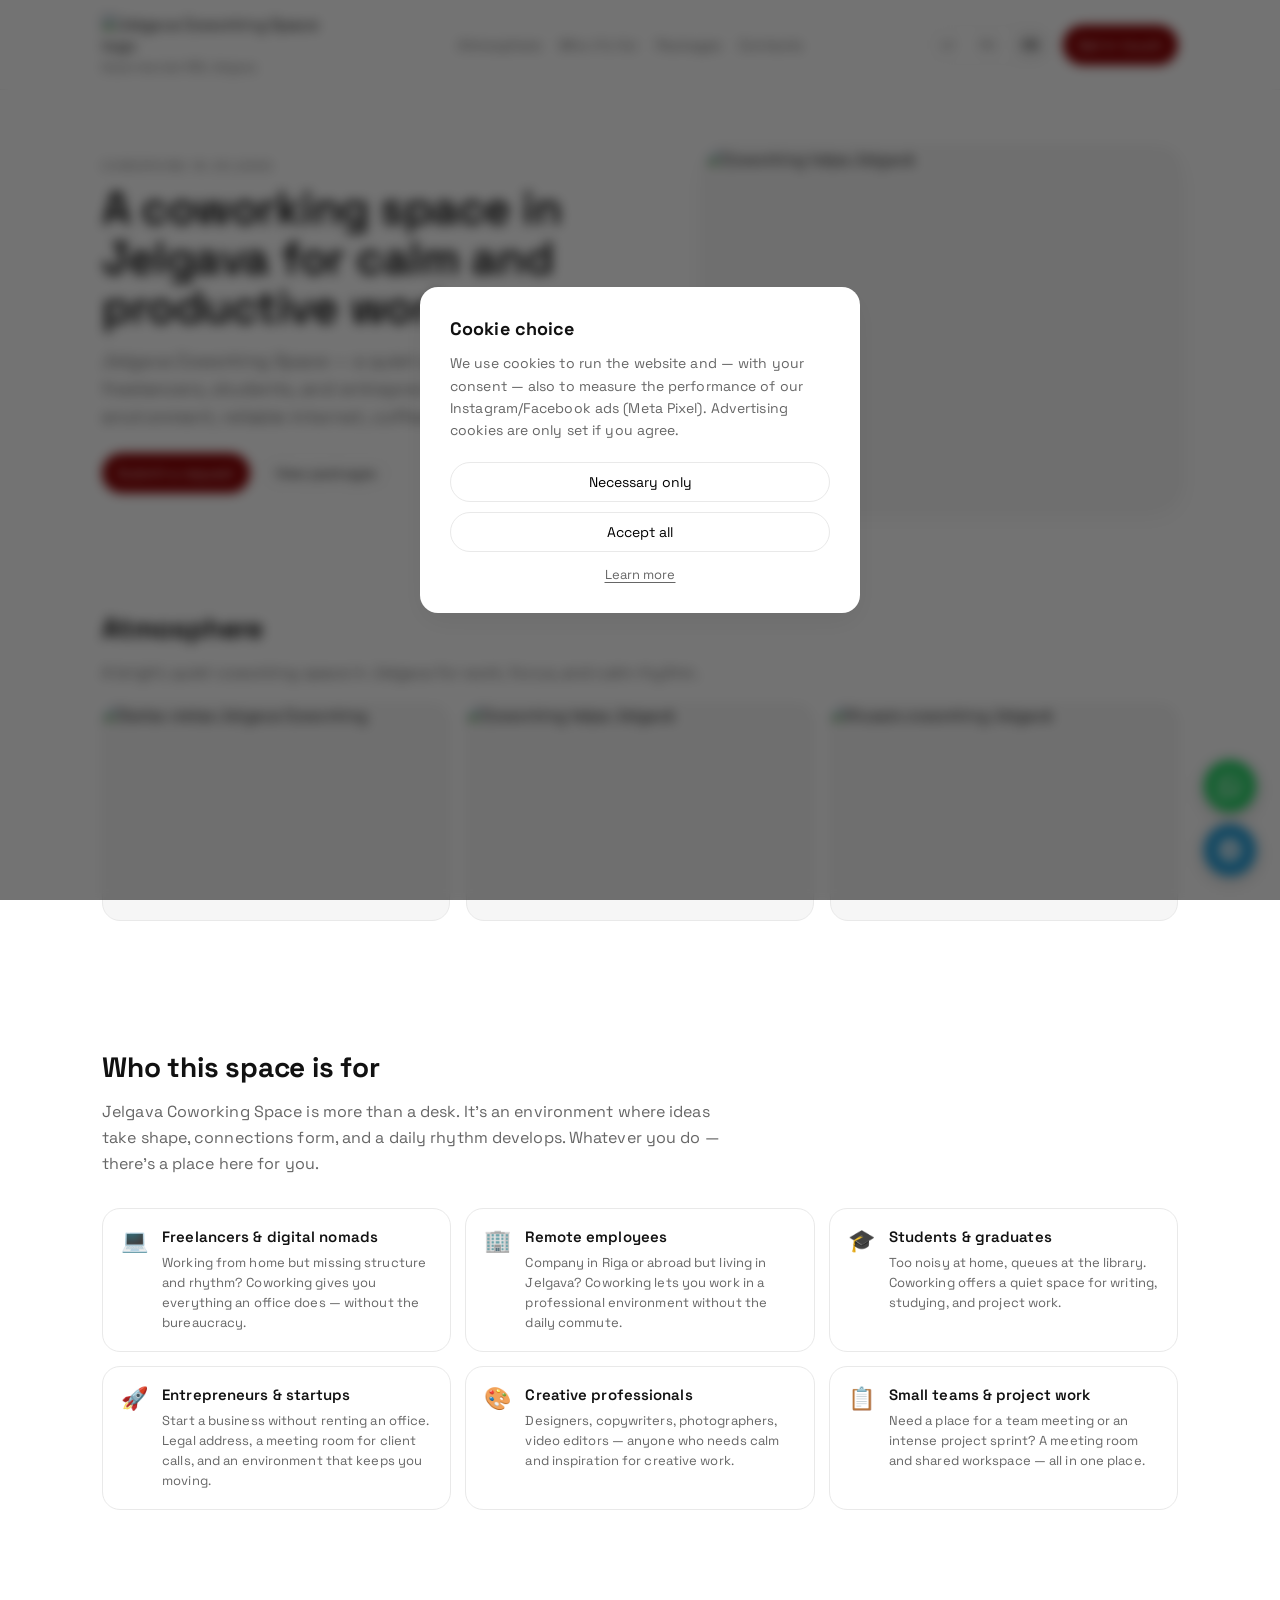
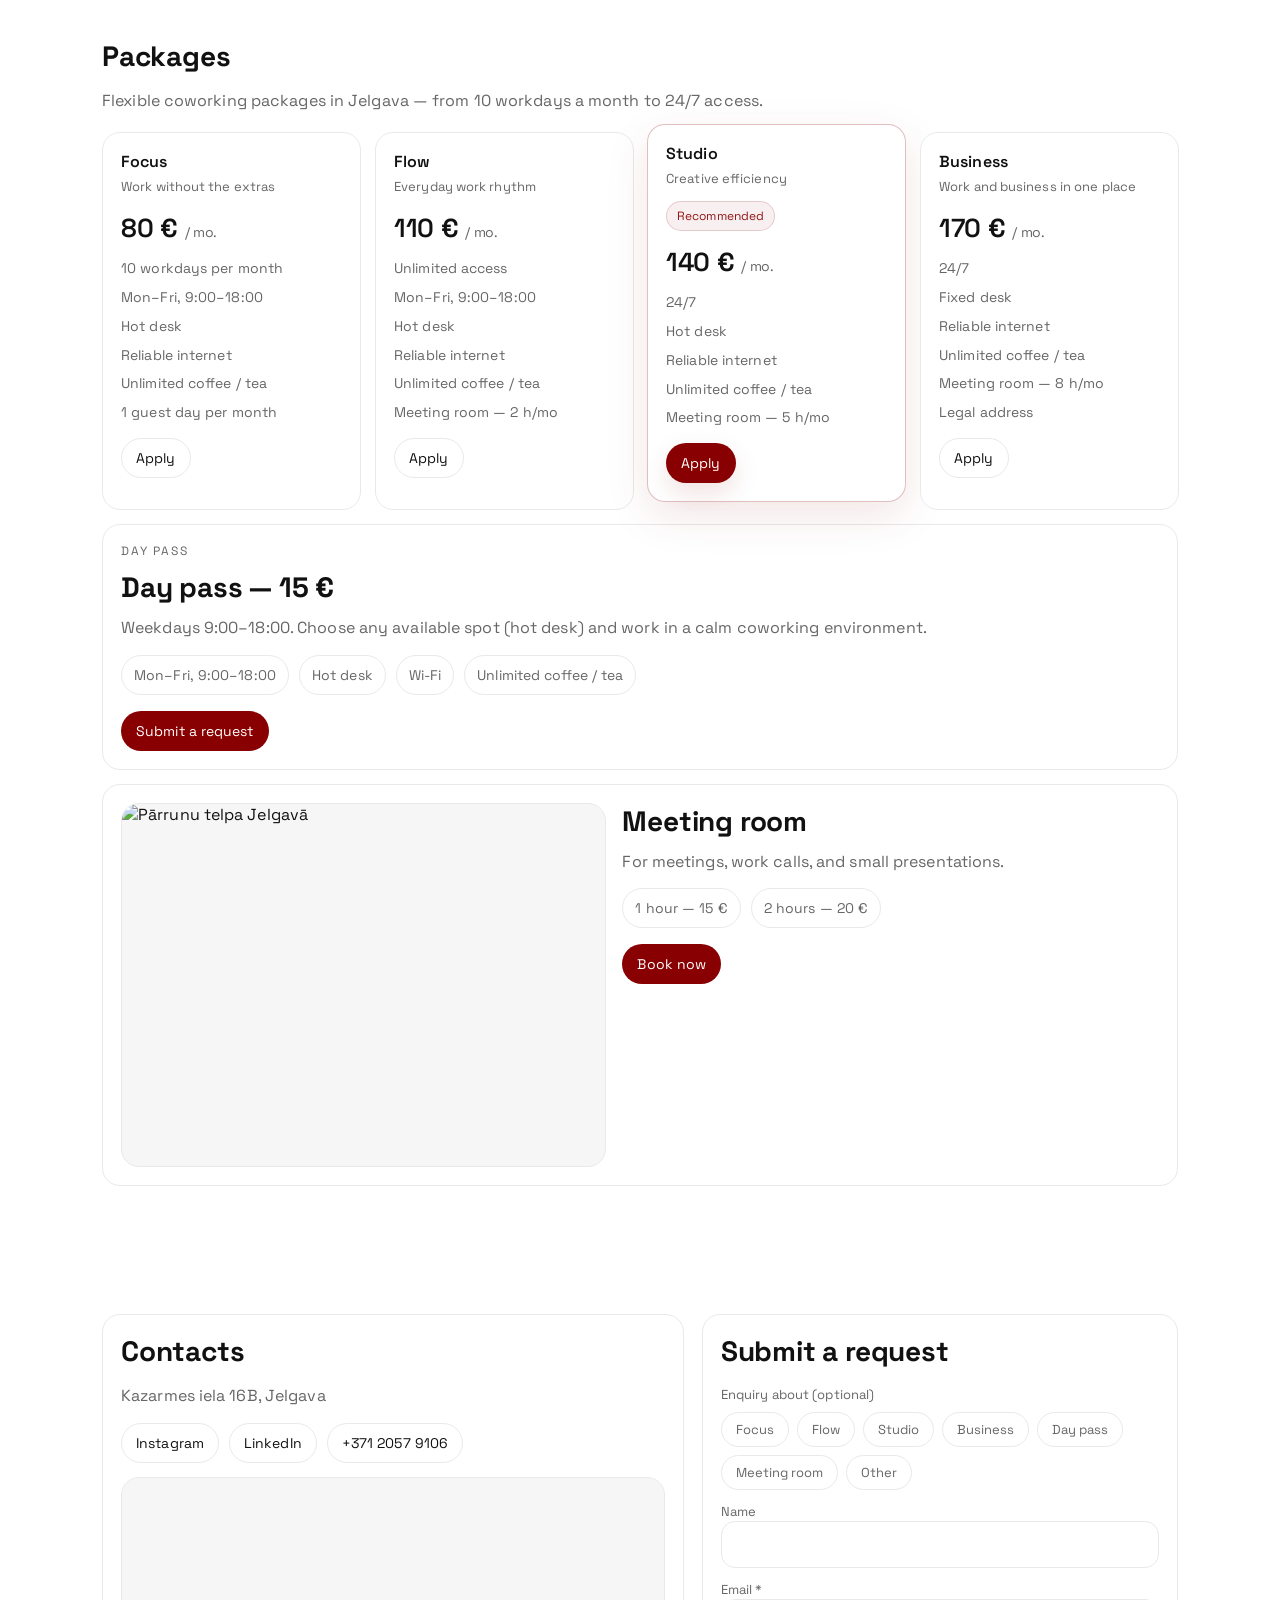
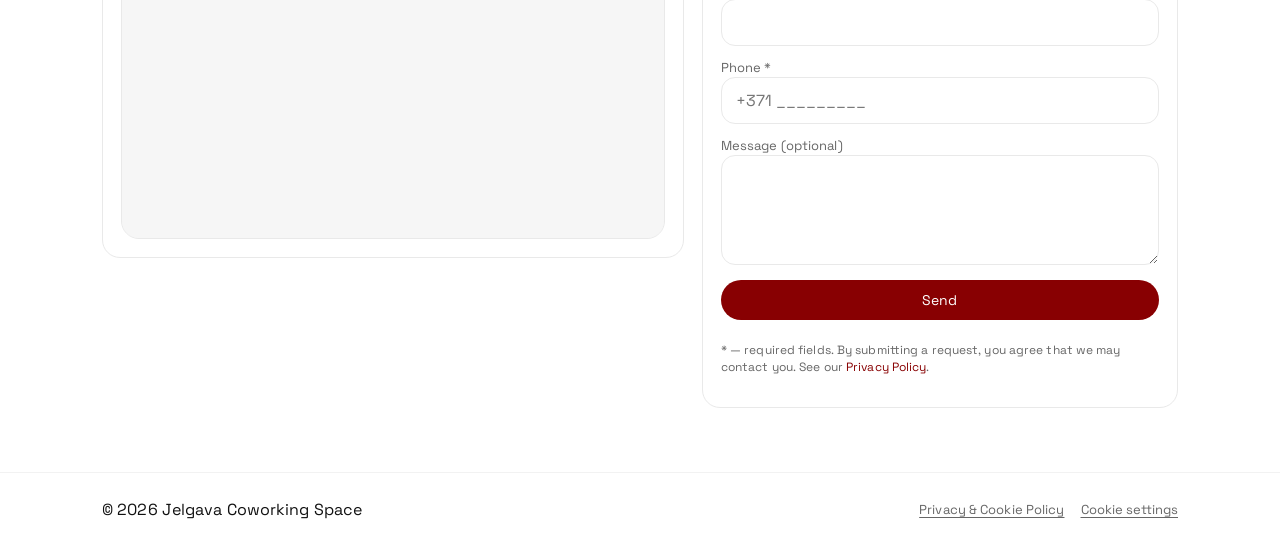
==== commit 1320f114: "Update index.html" ====
--- a/en/index.html
+++ b/en/index.html
@@ -862,6 +862,8 @@
         'ad_personalization': 'granted',
         'analytics_storage': 'granted'
       });
+      // Explicit signal for a GTM Custom Event trigger (works regardless of GTM UI version)
+      window.dataLayer.push({ event: 'marketing_consent_granted' });
     }
 
     function showBanner(){ banner.classList.remove('hidden'); document.body.style.overflow='hidden'; }
--- a/assets/style.css
+++ b/assets/style.css
@@ -207,17 +207,24 @@
       .float-btn{ width:46px; height:46px; }
     }
 
-    /* ── Cookie Banner ── */
+    /* ── Cookie Consent Modal (blocking, full-screen) ── */
     #cookie-banner{
-      position:fixed; bottom:0; left:0; right:0; z-index:200;
-      background:#fff; border-top:1px solid var(--border);
-      padding:16px 22px; display:flex; align-items:center;
-      gap:14px; flex-wrap:wrap; box-shadow:0 -4px 20px rgba(0,0,0,.06);
-      transform: translateY(0); transition: transform .3s ease;
-    }
-    #cookie-banner.hidden{ transform: translateY(120%); pointer-events:none; }
-    #cookie-banner p{ margin:0; font-size:13px; color:var(--muted); flex:1; min-width:200px; line-height:1.5; }
-    #cookie-banner .cb-actions{ display:flex; gap:8px; flex-shrink:0; }
+      position:fixed; inset:0; z-index:400;
+      background:rgba(0,0,0,.55); backdrop-filter:blur(6px);
+      display:flex; align-items:center; justify-content:center;
+      padding:20px; opacity:1; transition:opacity .25s ease;
+    }
+    #cookie-banner.hidden{ opacity:0; pointer-events:none; }
+    #cookie-banner .cookie-box{
+      background:#fff; border-radius:var(--radius); padding:30px;
+      max-width:440px; width:100%; box-shadow:var(--shadow);
+    }
+    #cookie-banner .cookie-box h3{ margin:0 0 12px; font-size:18px; }
+    #cookie-banner p{ margin:0 0 20px; font-size:14px; color:var(--muted); line-height:1.6; }
+    #cookie-banner .cb-actions{ display:flex; flex-direction:column; gap:10px; }
+    #cookie-banner .cb-actions .btn{ width:100%; }
+    #cookie-banner .cb-more{ display:block; text-align:center; margin-top:14px; font-size:13px; color:var(--muted); text-decoration:underline; text-underline-offset:3px; }
+    #cookie-banner .cb-more:hover{ color:var(--text); }
 
     /* ── Privacy Modal ── */
     .modal-overlay{
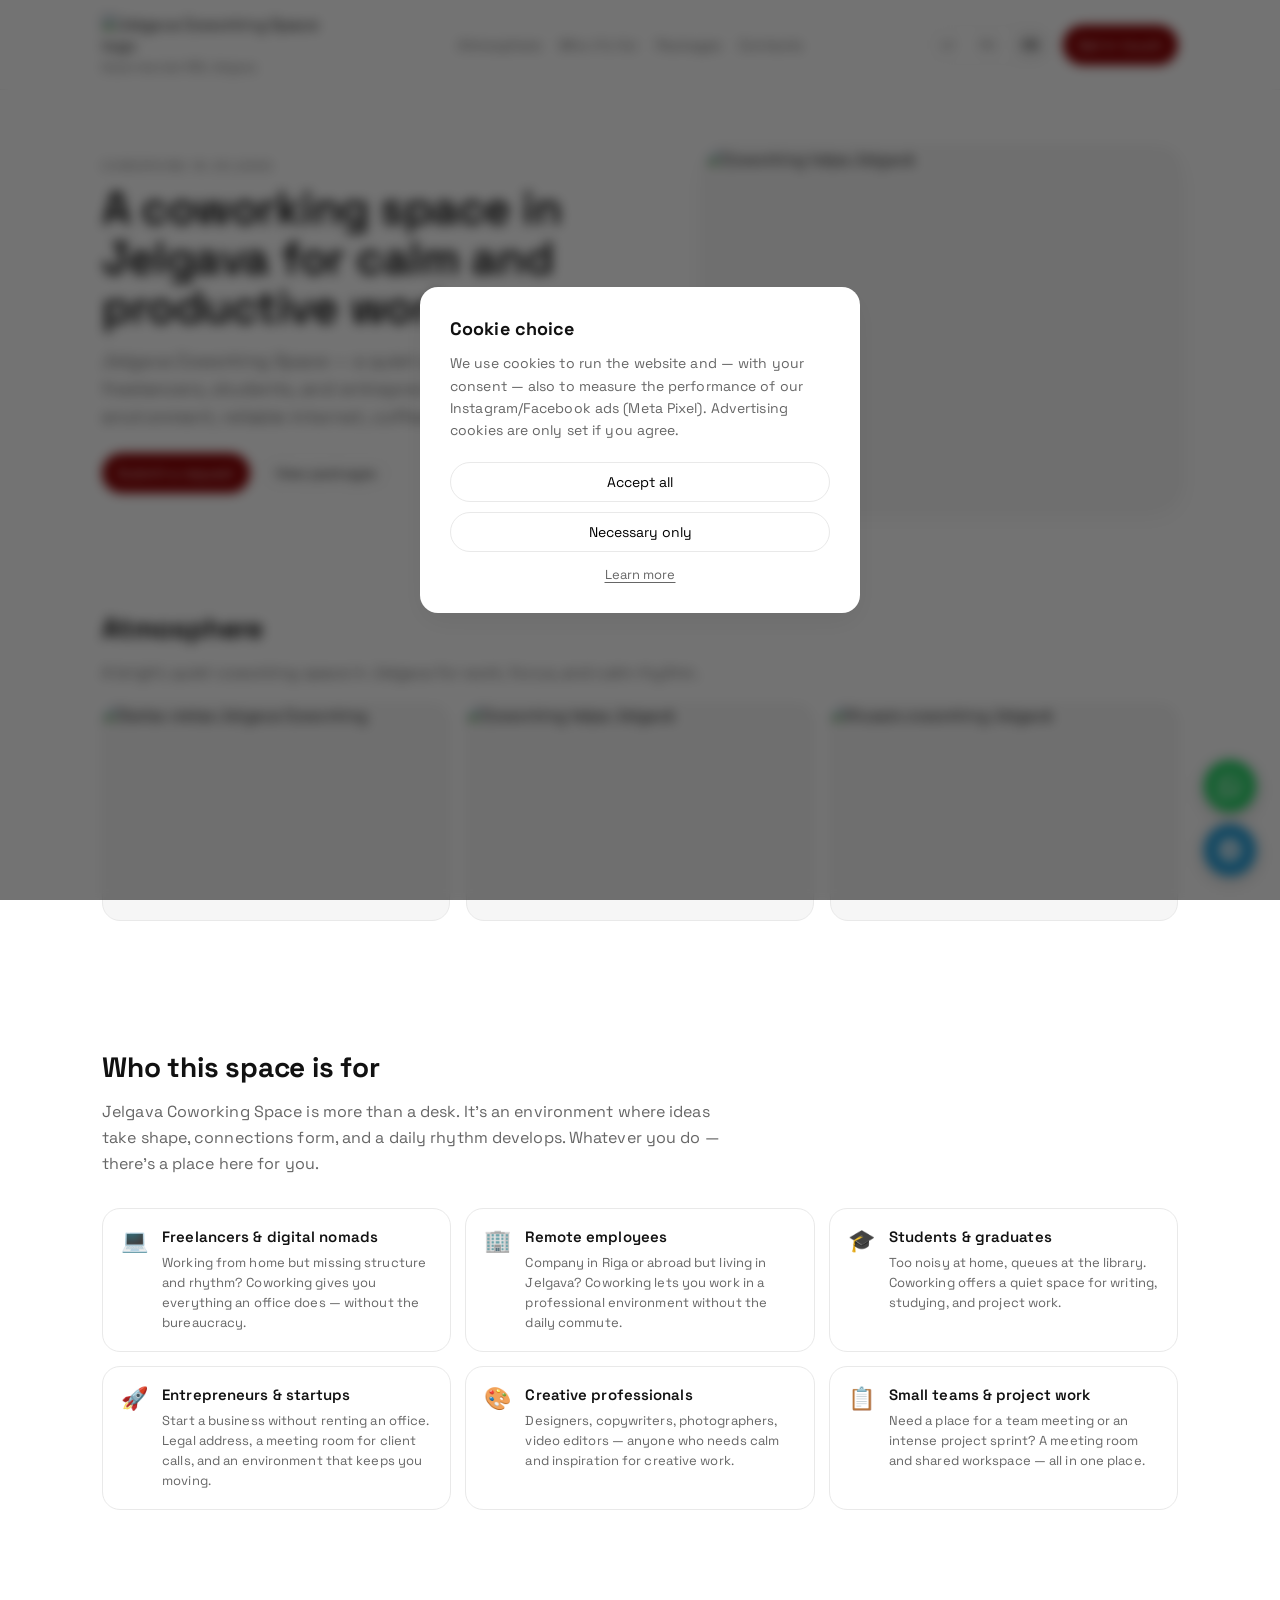
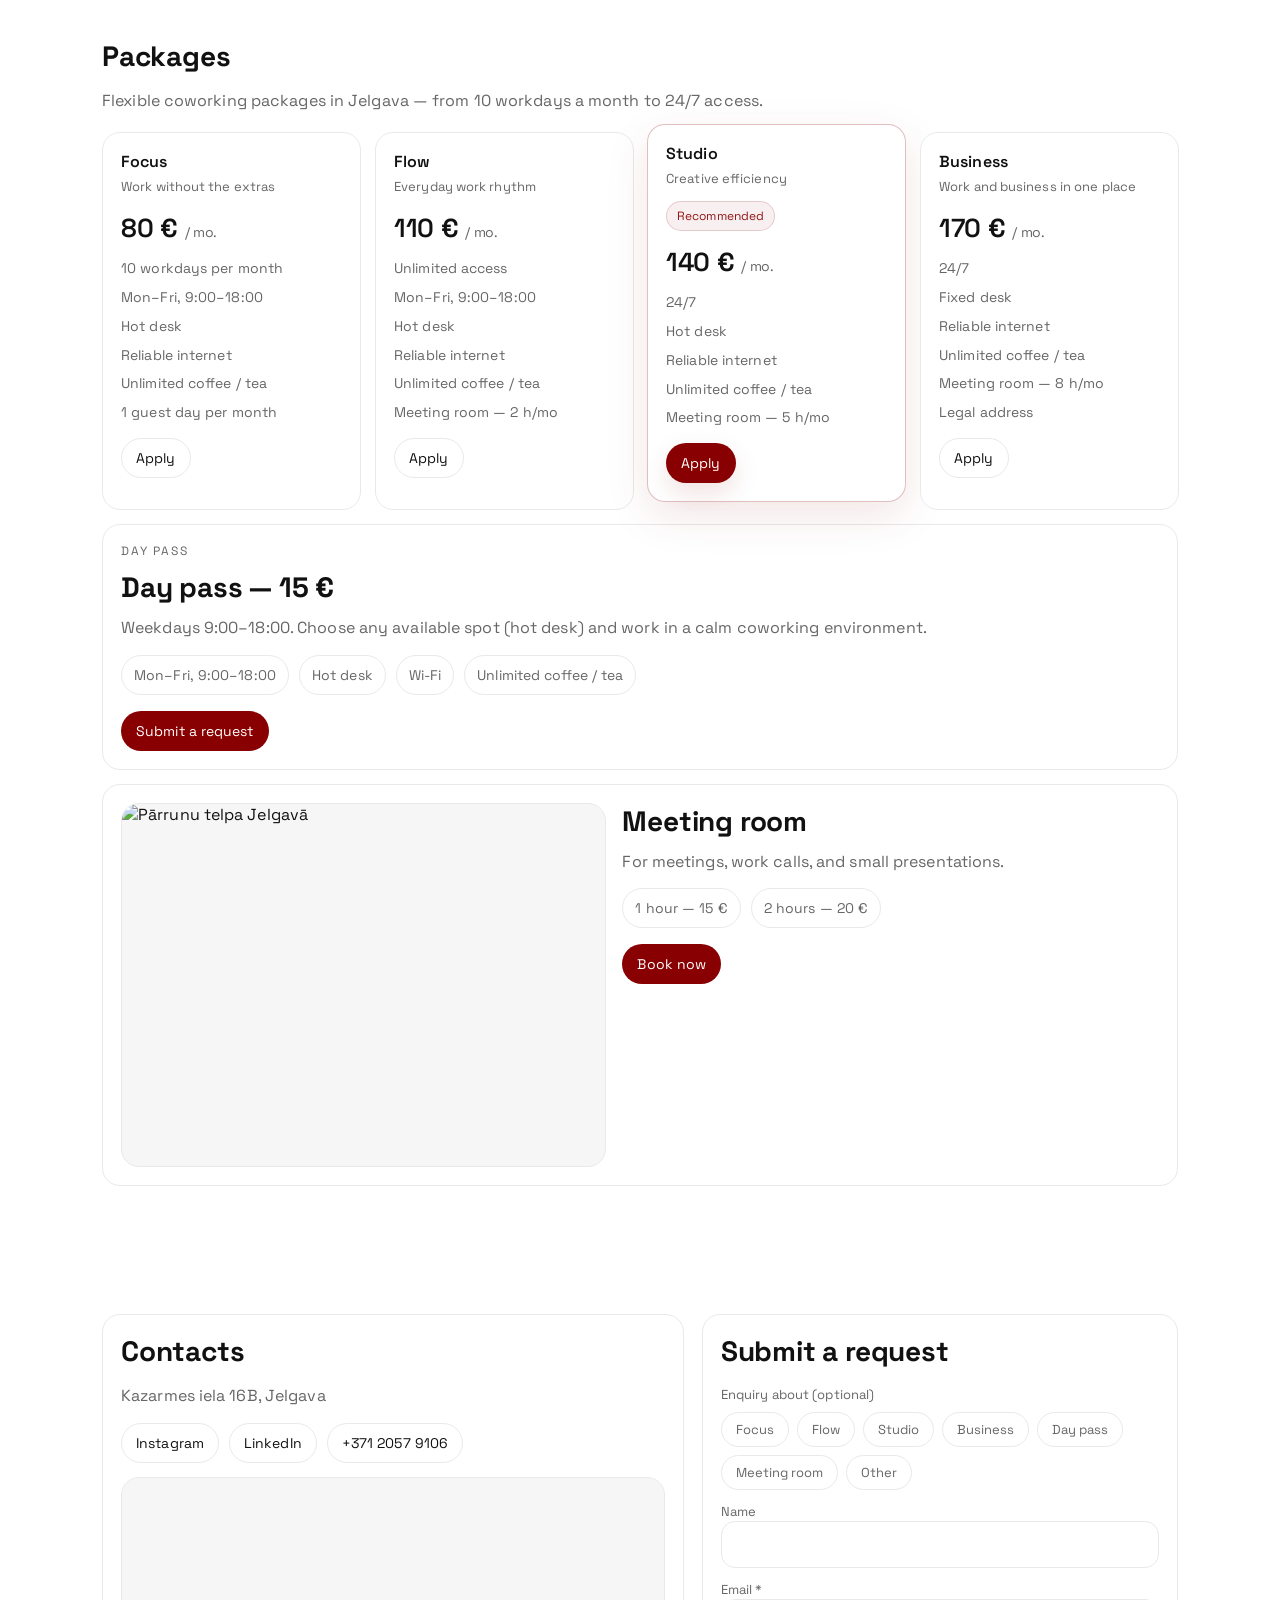
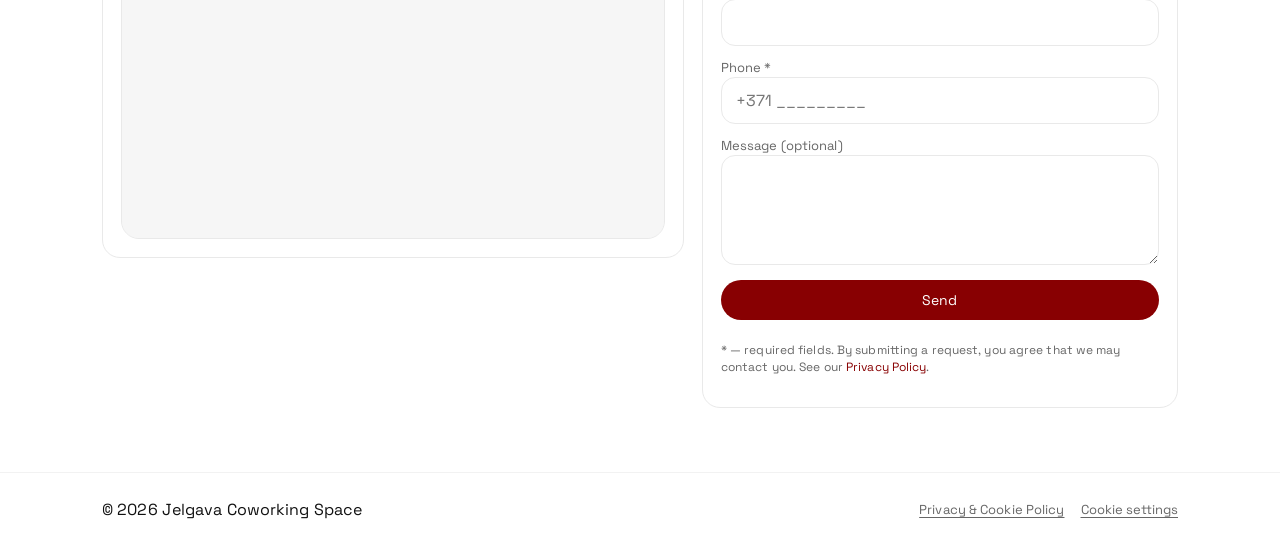
==== commit d71af288: "Update index.html" ====
--- a/en/index.html
+++ b/en/index.html
@@ -765,8 +765,8 @@
       <h3>Cookie choice</h3>
       <p>We use cookies to run the website and — with your consent — also to measure the performance of our Instagram/Facebook ads (Meta Pixel). Advertising cookies are only set if you agree.</p>
       <div class="cb-actions">
+        <button class="btn" id="cookie-accept-all">Accept all</button>
         <button class="btn" id="cookie-necessary">Necessary only</button>
-        <button class="btn" id="cookie-accept-all">Accept all</button>
       </div>
       <a class="cb-more" href="/en/privacy-policy/">Learn more</a>
     </div>
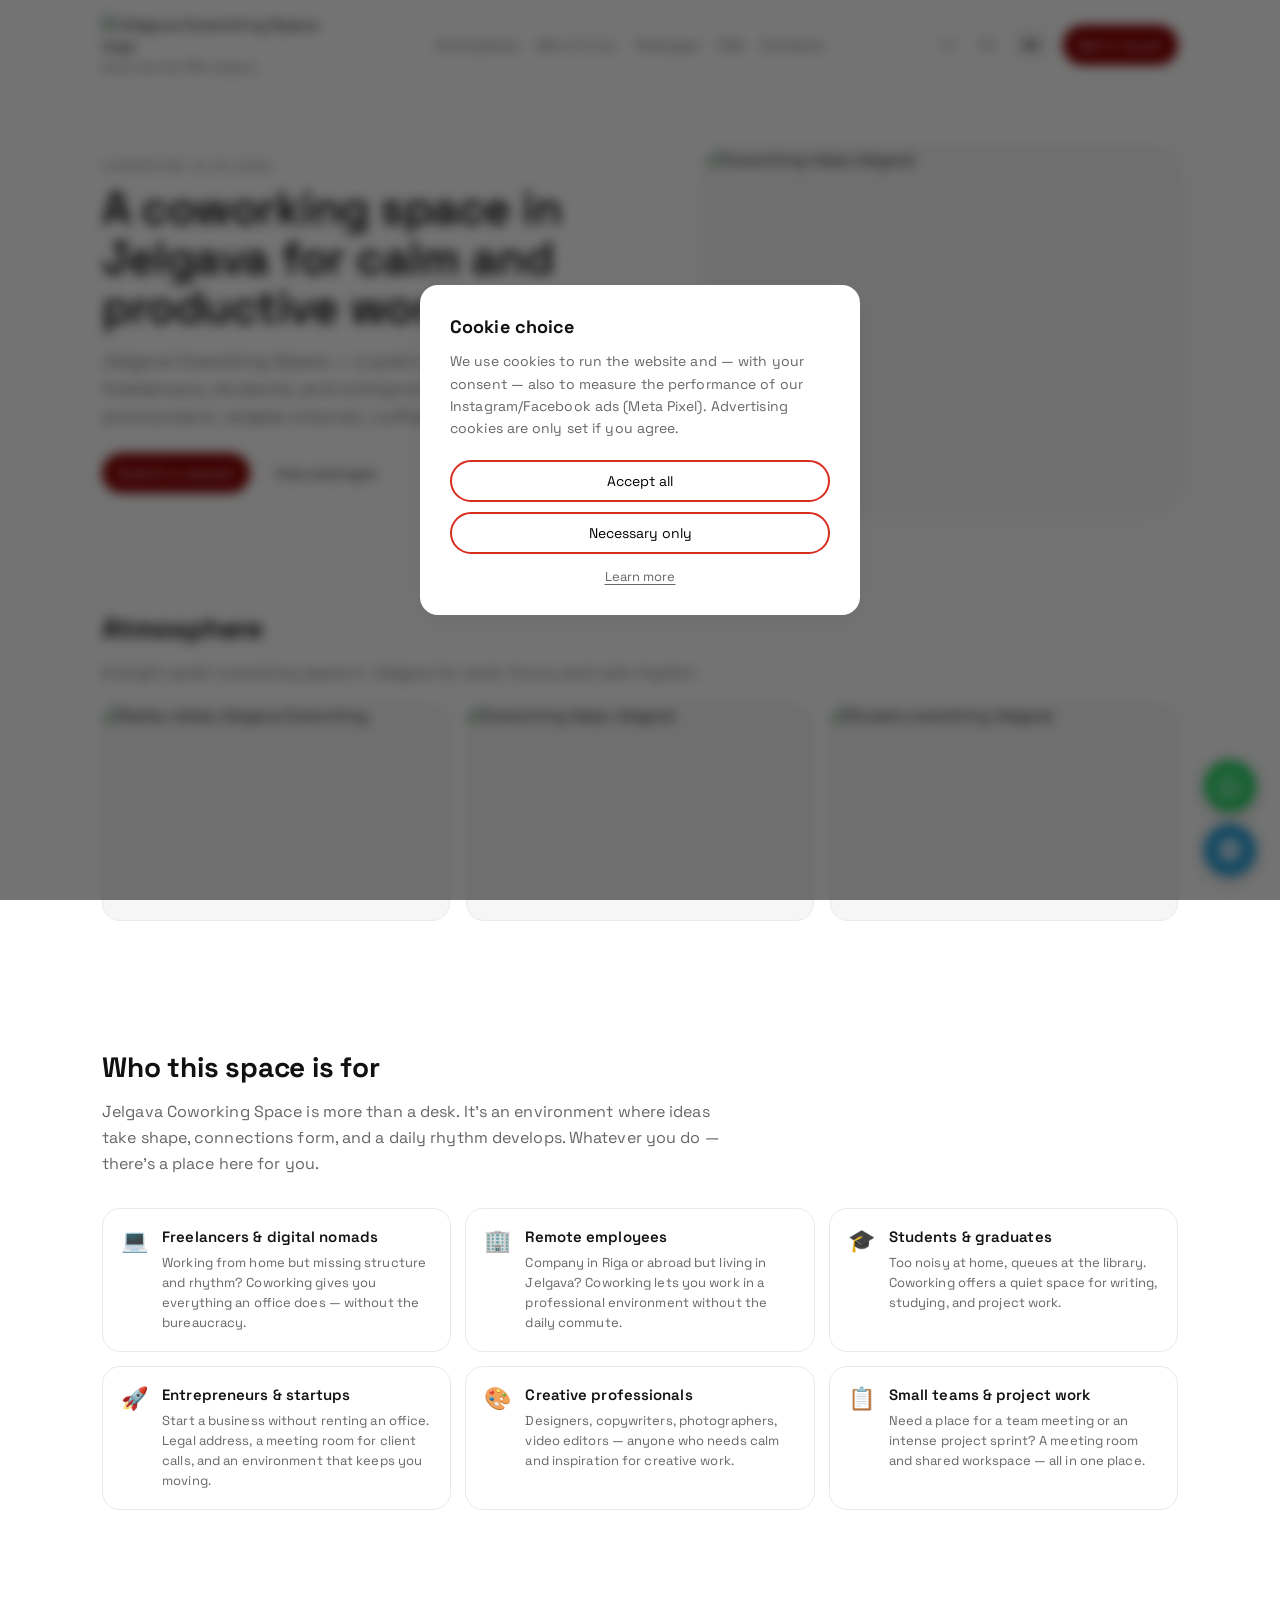
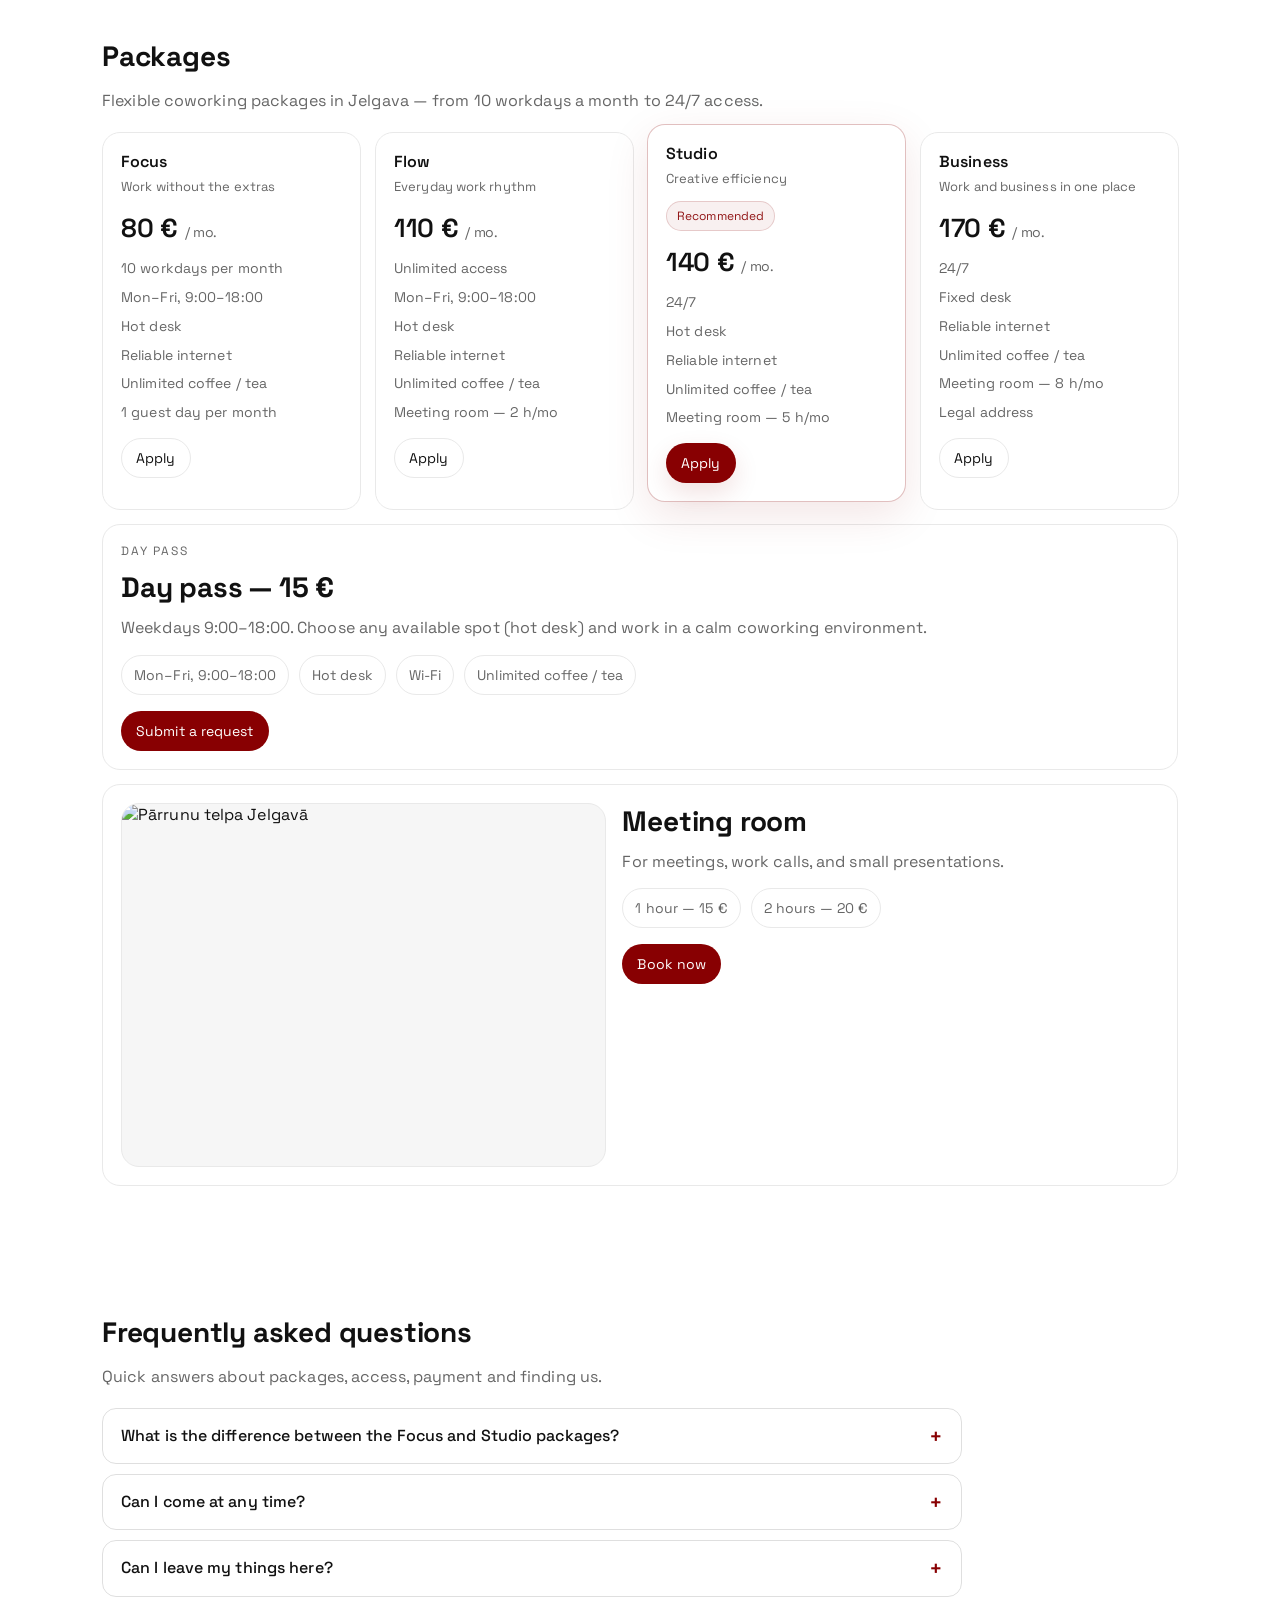
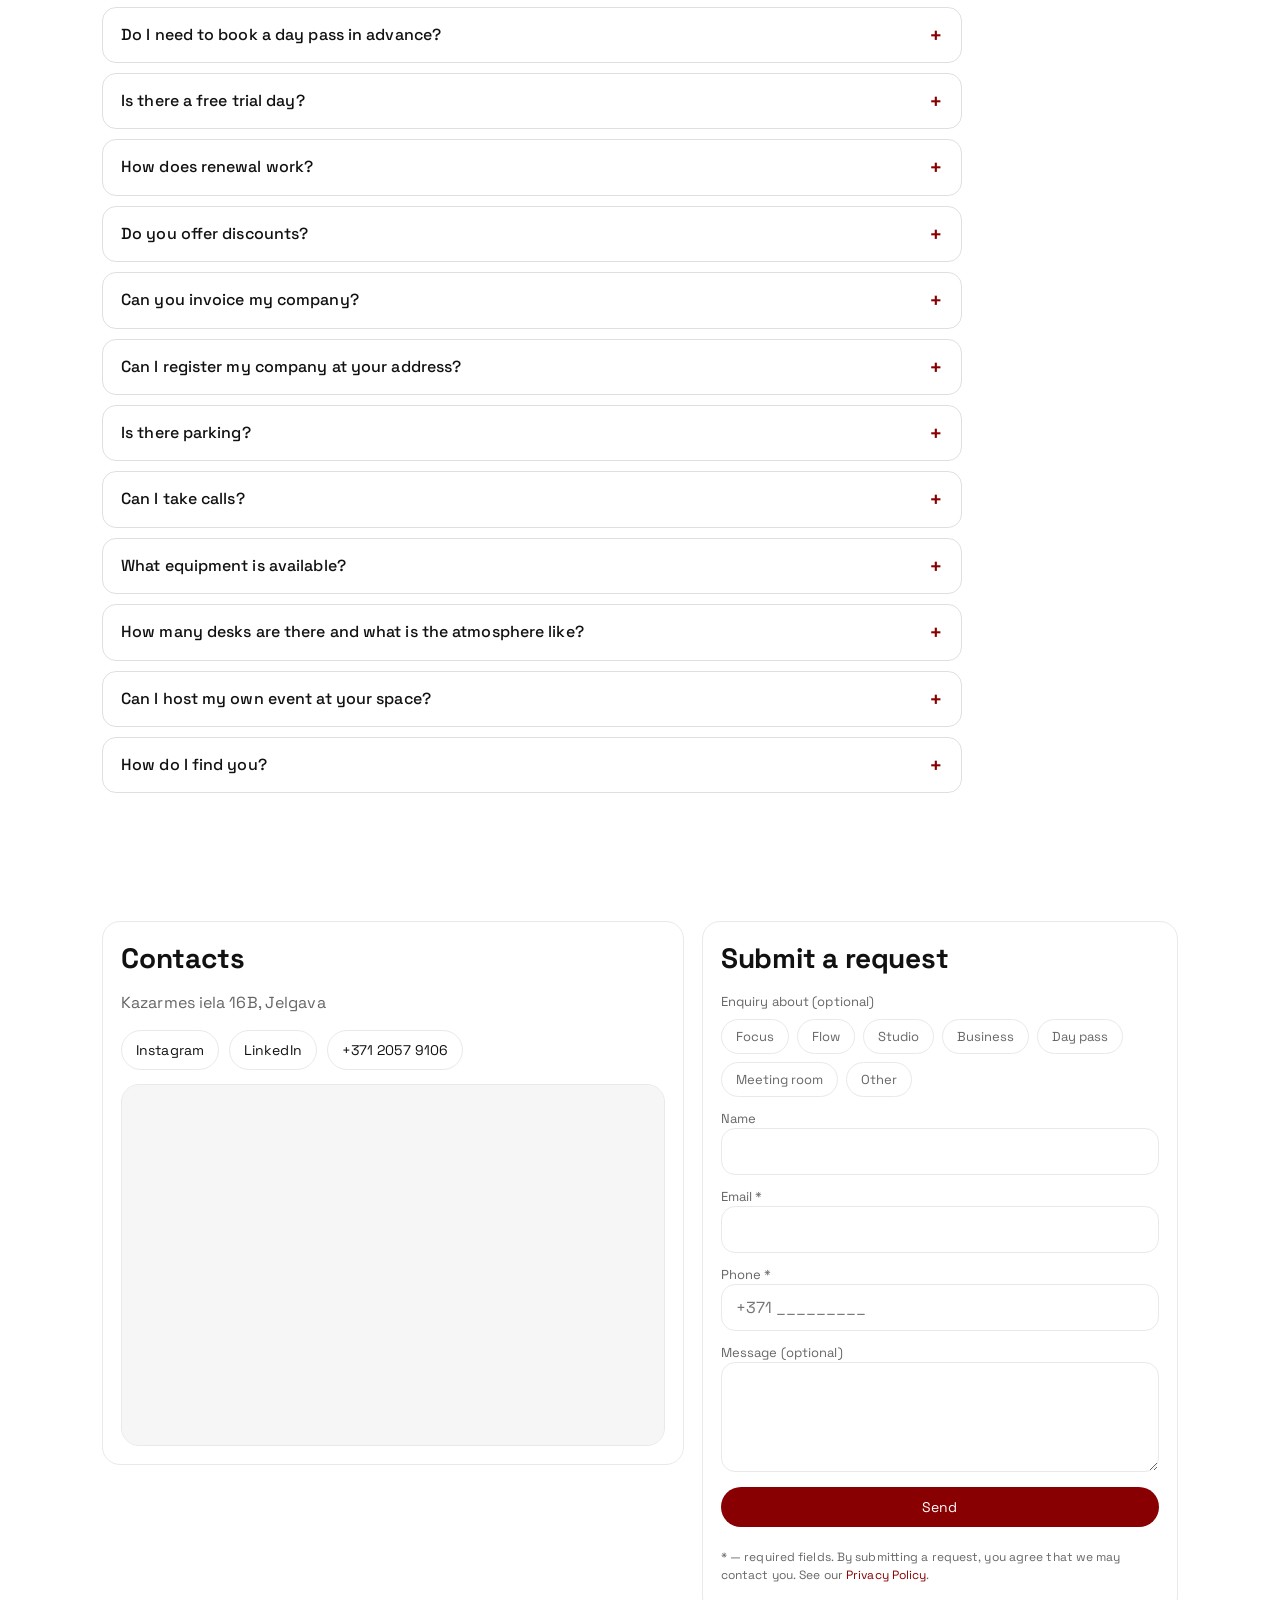
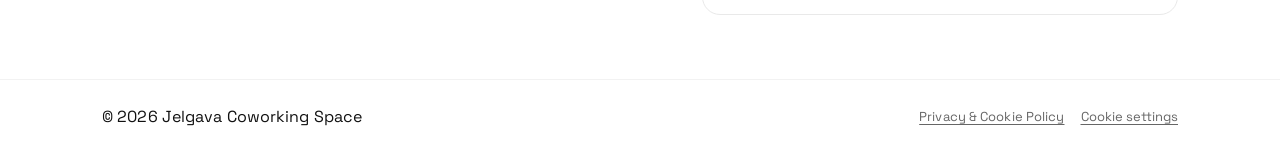
==== commit d720eb32: "Update index.html" ====
--- a/en/index.html
+++ b/en/index.html
@@ -194,48 +194,138 @@
   "mainEntity": [
     {
       "@type": "Question",
-      "name": "Is Jelgava Coworking Space open 24/7?",
-      "acceptedAnswer": {
-        "@type": "Answer",
-        "text": "Yes, Studio and Business plan subscribers can use the coworking space at any time, 7 days a week, including weekends and holidays."
-      }
-    },
-    {
-      "@type": "Question",
-      "name": "How much does coworking cost in Jelgava?",
-      "acceptedAnswer": {
-        "@type": "Answer",
-        "text": "Jelgava Coworking Space offers several packages: Focus (€80/mo, 10 days), Flow (€110/mo, unlimited Mon–Fri), Studio (€140/mo, 24/7 hot desk), Business (€170/mo, 24/7 fixed desk + legal address). Day pass — €15."
-      }
-    },
-    {
-      "@type": "Question",
-      "name": "Where is Jelgava Coworking Space located?",
-      "acceptedAnswer": {
-        "@type": "Answer",
-        "text": "Jelgava Coworking Space is located at Kazarmes iela 16B, Jelgava, Latvia — also convenient for residents of Ozolnieki, Dobele, Olaine, and Mārupe."
-      }
-    },
-    {
-      "@type": "Question",
-      "name": "Can I rent a meeting room in Jelgava?",
-      "acceptedAnswer": {
-        "@type": "Answer",
-        "text": "Yes, Jelgava Coworking Space offers meeting room rental — €15 per hour or €20 for two hours. Suitable for meetings, video calls, and small presentations."
-      }
-    },
-    {
-      "@type": "Question",
-      "name": "Is Jelgava Coworking Space suitable for developers and freelancers?",
-      "acceptedAnswer": {
-        "@type": "Answer",
-        "text": "Yes, the space is well suited for IT specialists, developers, photographers, videographers, and other digital freelancers — reliable high-speed internet, a quiet atmosphere, and flexible access hours."
+      "name": "What is the difference between the Focus and Studio packages?",
+      "acceptedAnswer": {
+        "@type": "Answer",
+        "text": "Focus (€80/mo) gives you 10 days a month, Mon–Fri 9:00–18:00, a hot desk, internet, coffee and tea, plus one guest day — you can bring someone along for free. Unused days do not roll over to the next month. Studio (€140/mo) gives you 24/7 access with no day limit, a hot desk, internet, coffee and tea."
+      }
+    },
+    {
+      "@type": "Question",
+      "name": "Can I come at any time?",
+      "acceptedAnswer": {
+        "@type": "Answer",
+        "text": "24/7 access, 7 days a week, is included in the Studio and Business packages; entry is by door code. Focus, Flow and the day pass are valid on weekdays from 9:00 to 18:00. Staff are usually on site from 10:00 to 18:00."
+      }
+    },
+    {
+      "@type": "Question",
+      "name": "Can I leave my things here?",
+      "acceptedAnswer": {
+        "@type": "Answer",
+        "text": "There are no lockers. With the Business package you have your own fixed desk, and members leave their computers right on it. In the other packages desks are shared (hot desk), so please take your things with you at the end of the day."
+      }
+    },
+    {
+      "@type": "Question",
+      "name": "Do I need to book a day pass in advance?",
+      "acceptedAnswer": {
+        "@type": "Answer",
+        "text": "Yes, ideally at least a day ahead. In urgent cases, call or message us on WhatsApp: +371 2057 9106. We speak Latvian, Russian and English."
+      }
+    },
+    {
+      "@type": "Question",
+      "name": "Is there a free trial day?",
+      "acceptedAnswer": {
+        "@type": "Answer",
+        "text": "There is no free trial day. To try the space, get a day pass for €15. The most affordable monthly package is Focus — 10 days for €80."
+      }
+    },
+    {
+      "@type": "Question",
+      "name": "How does renewal work?",
+      "acceptedAnswer": {
+        "@type": "Answer",
+        "text": "Memberships are monthly. A couple of days before yours ends, we check whether you'd like to renew and send a new invoice. There are no automatic charges."
+      }
+    },
+    {
+      "@type": "Question",
+      "name": "Do you offer discounts?",
+      "acceptedAnswer": {
+        "@type": "Answer",
+        "text": "Yes: pay for six months upfront and get 20% off any package."
+      }
+    },
+    {
+      "@type": "Question",
+      "name": "Can you invoice my company?",
+      "acceptedAnswer": {
+        "@type": "Answer",
+        "text": "Yes, we issue invoices to companies. All prices include VAT (PVN)."
+      }
+    },
+    {
+      "@type": "Question",
+      "name": "Can I register my company at your address?",
+      "acceptedAnswer": {
+        "@type": "Answer",
+        "text": "Yes, the legal address is included in the Business package and works for registering both an SIA and an IK. We let you know about incoming mail by phone or email."
+      }
+    },
+    {
+      "@type": "Question",
+      "name": "Is there parking?",
+      "acceptedAnswer": {
+        "@type": "Answer",
+        "text": "Yes, there are 5 free parking spaces for coworking members."
+      }
+    },
+    {
+      "@type": "Question",
+      "name": "Can I take calls?",
+      "acceptedAnswer": {
+        "@type": "Answer",
+        "text": "We keep the shared area quiet, and there is a separate room for calls and video meetings."
+      }
+    },
+    {
+      "@type": "Question",
+      "name": "What equipment is available?",
+      "acceptedAnswer": {
+        "@type": "Answer",
+        "text": "Internet of around 100 Mbps, monitors, a printer and scanner (up to 10 pages a day, more by arrangement), a fridge, a microwave, coffee and tea. Everything is available to all members."
+      }
+    },
+    {
+      "@type": "Question",
+      "name": "How many desks are there and what is the atmosphere like?",
+      "acceptedAnswer": {
+        "@type": "Answer",
+        "text": "13 desks in a quiet space built for focused work. To keep it quiet, children and pets are not allowed."
+      }
+    },
+    {
+      "@type": "Question",
+      "name": "Can I host my own event at your space?",
+      "acceptedAnswer": {
+        "@type": "Answer",
+        "text": "Yes. There is a room for up to 15 people and a projector. Terms and pricing on request."
+      }
+    },
+    {
+      "@type": "Question",
+      "name": "How do I find you?",
+      "acceptedAnswer": {
+        "@type": "Answer",
+        "text": "Kazarmes iela 16B, Jelgava. The building has two entrances: ours is under the Jelgava Coworking Space sign; the other leads to our neighbours at Miniland. The nearest shops, Maxima and Citro, are about a 10-minute walk away."
       }
     }
   ]
 }
   </script>
 <link rel="stylesheet" href="/assets/style.css" />
+<style>
+  /* FAQ */
+  .faq-list{ display:grid; gap:10px; margin-top:18px; max-width:860px; }
+  .faq-item{ border:1px solid var(--line, rgba(127,127,127,.25)); border-radius:14px; padding:0 18px; }
+  .faq-item summary{ cursor:pointer; list-style:none; position:relative; padding:16px 32px 16px 0; font-weight:500; line-height:1.4; }
+  .faq-item summary::-webkit-details-marker{ display:none; }
+  .faq-item summary::after{ content:"+"; position:absolute; right:0; top:12px; font-size:22px; color:var(--accent); }
+  .faq-item[open] summary::after{ content:"\2212"; }
+  .faq-item p{ margin:0 0 16px; color:var(--muted); line-height:1.7; }
+</style>
 </head>
 <body>
 <!-- Google Tag Manager (noscript) -->
@@ -254,6 +344,7 @@
 <a class="navlink" href="#atmosfera">Atmosphere</a>
 <a class="navlink" href="#kam">Who it's for</a>
 <a class="navlink" href="#paketes">Packages</a>
+<a class="navlink" href="#buj">FAQ</a>
 <a class="navlink" href="#kontakti">Contacts</a>
 </nav>
 <div class="actions">
@@ -632,6 +723,77 @@
 </div>
 </div>
 </div>
+</div>
+</div>
+</section>
+<!-- ══════════════════════════════════════
+         FAQ
+    ══════════════════════════════════════ -->
+<section id="buj">
+<div class="wrap">
+<h2>Frequently asked questions</h2>
+<p class="sub" style="max-width:640px">Quick answers about packages, access, payment and finding us.</p>
+<div class="faq-list">
+<details class="faq-item">
+<summary>What is the difference between the Focus and Studio packages?</summary>
+<p>Focus (€80/mo) gives you 10 days a month, Mon–Fri 9:00–18:00, a hot desk, internet, coffee and tea, plus one guest day — you can bring someone along for free. Unused days do not roll over to the next month. Studio (€140/mo) gives you 24/7 access with no day limit, a hot desk, internet, coffee and tea.</p>
+</details>
+<details class="faq-item">
+<summary>Can I come at any time?</summary>
+<p>24/7 access, 7 days a week, is included in the Studio and Business packages; entry is by door code. Focus, Flow and the day pass are valid on weekdays from 9:00 to 18:00. Staff are usually on site from 10:00 to 18:00.</p>
+</details>
+<details class="faq-item">
+<summary>Can I leave my things here?</summary>
+<p>There are no lockers. With the Business package you have your own fixed desk, and members leave their computers right on it. In the other packages desks are shared (hot desk), so please take your things with you at the end of the day.</p>
+</details>
+<details class="faq-item">
+<summary>Do I need to book a day pass in advance?</summary>
+<p>Yes, ideally at least a day ahead. In urgent cases, call or message us on WhatsApp: +371 2057 9106. We speak Latvian, Russian and English.</p>
+</details>
+<details class="faq-item">
+<summary>Is there a free trial day?</summary>
+<p>There is no free trial day. To try the space, get a day pass for €15. The most affordable monthly package is Focus — 10 days for €80.</p>
+</details>
+<details class="faq-item">
+<summary>How does renewal work?</summary>
+<p>Memberships are monthly. A couple of days before yours ends, we check whether you&#x27;d like to renew and send a new invoice. There are no automatic charges.</p>
+</details>
+<details class="faq-item">
+<summary>Do you offer discounts?</summary>
+<p>Yes: pay for six months upfront and get 20% off any package.</p>
+</details>
+<details class="faq-item">
+<summary>Can you invoice my company?</summary>
+<p>Yes, we issue invoices to companies. All prices include VAT (PVN).</p>
+</details>
+<details class="faq-item">
+<summary>Can I register my company at your address?</summary>
+<p>Yes, the legal address is included in the Business package and works for registering both an SIA and an IK. We let you know about incoming mail by phone or email.</p>
+</details>
+<details class="faq-item">
+<summary>Is there parking?</summary>
+<p>Yes, there are 5 free parking spaces for coworking members.</p>
+</details>
+<details class="faq-item">
+<summary>Can I take calls?</summary>
+<p>We keep the shared area quiet, and there is a separate room for calls and video meetings.</p>
+</details>
+<details class="faq-item">
+<summary>What equipment is available?</summary>
+<p>Internet of around 100 Mbps, monitors, a printer and scanner (up to 10 pages a day, more by arrangement), a fridge, a microwave, coffee and tea. Everything is available to all members.</p>
+</details>
+<details class="faq-item">
+<summary>How many desks are there and what is the atmosphere like?</summary>
+<p>13 desks in a quiet space built for focused work. To keep it quiet, children and pets are not allowed.</p>
+</details>
+<details class="faq-item">
+<summary>Can I host my own event at your space?</summary>
+<p>Yes. There is a room for up to 15 people and a projector. Terms and pricing on request.</p>
+</details>
+<details class="faq-item">
+<summary>How do I find you?</summary>
+<p>Kazarmes iela 16B, Jelgava. The building has two entrances: ours is under the Jelgava Coworking Space sign; the other leads to our neighbours at Miniland. The nearest shops, Maxima and Citro, are about a 10-minute walk away.</p>
+</details>
 </div>
 </div>
 </section>
--- a/assets/style.css
+++ b/assets/style.css
@@ -222,7 +222,7 @@
     #cookie-banner .cookie-box h3{ margin:0 0 12px; font-size:18px; }
     #cookie-banner p{ margin:0 0 20px; font-size:14px; color:var(--muted); line-height:1.6; }
     #cookie-banner .cb-actions{ display:flex; flex-direction:column; gap:10px; }
-    #cookie-banner .cb-actions .btn{ width:100%; }
+    #cookie-banner .cb-actions .btn{ width:100%; border:2px solid #d92d20; }
     #cookie-banner .cb-more{ display:block; text-align:center; margin-top:14px; font-size:13px; color:var(--muted); text-decoration:underline; text-underline-offset:3px; }
     #cookie-banner .cb-more:hover{ color:var(--text); }
 
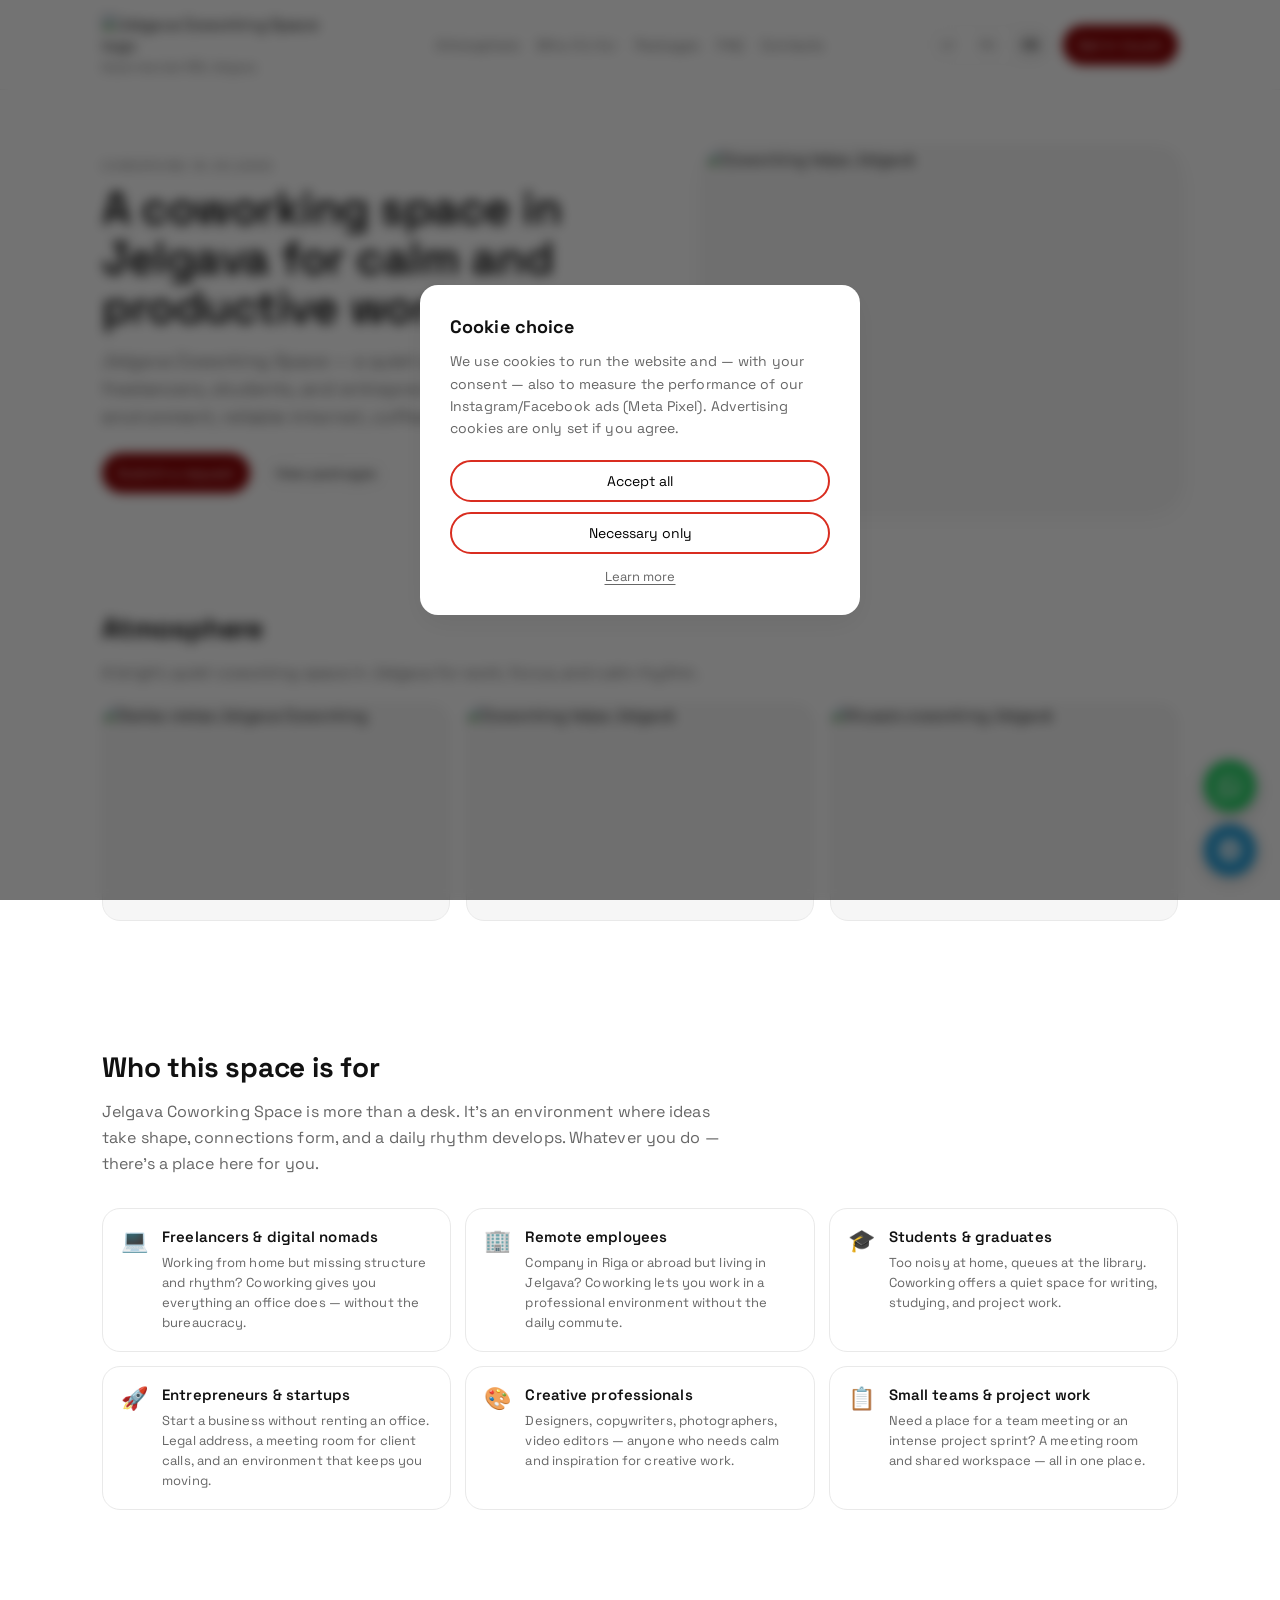
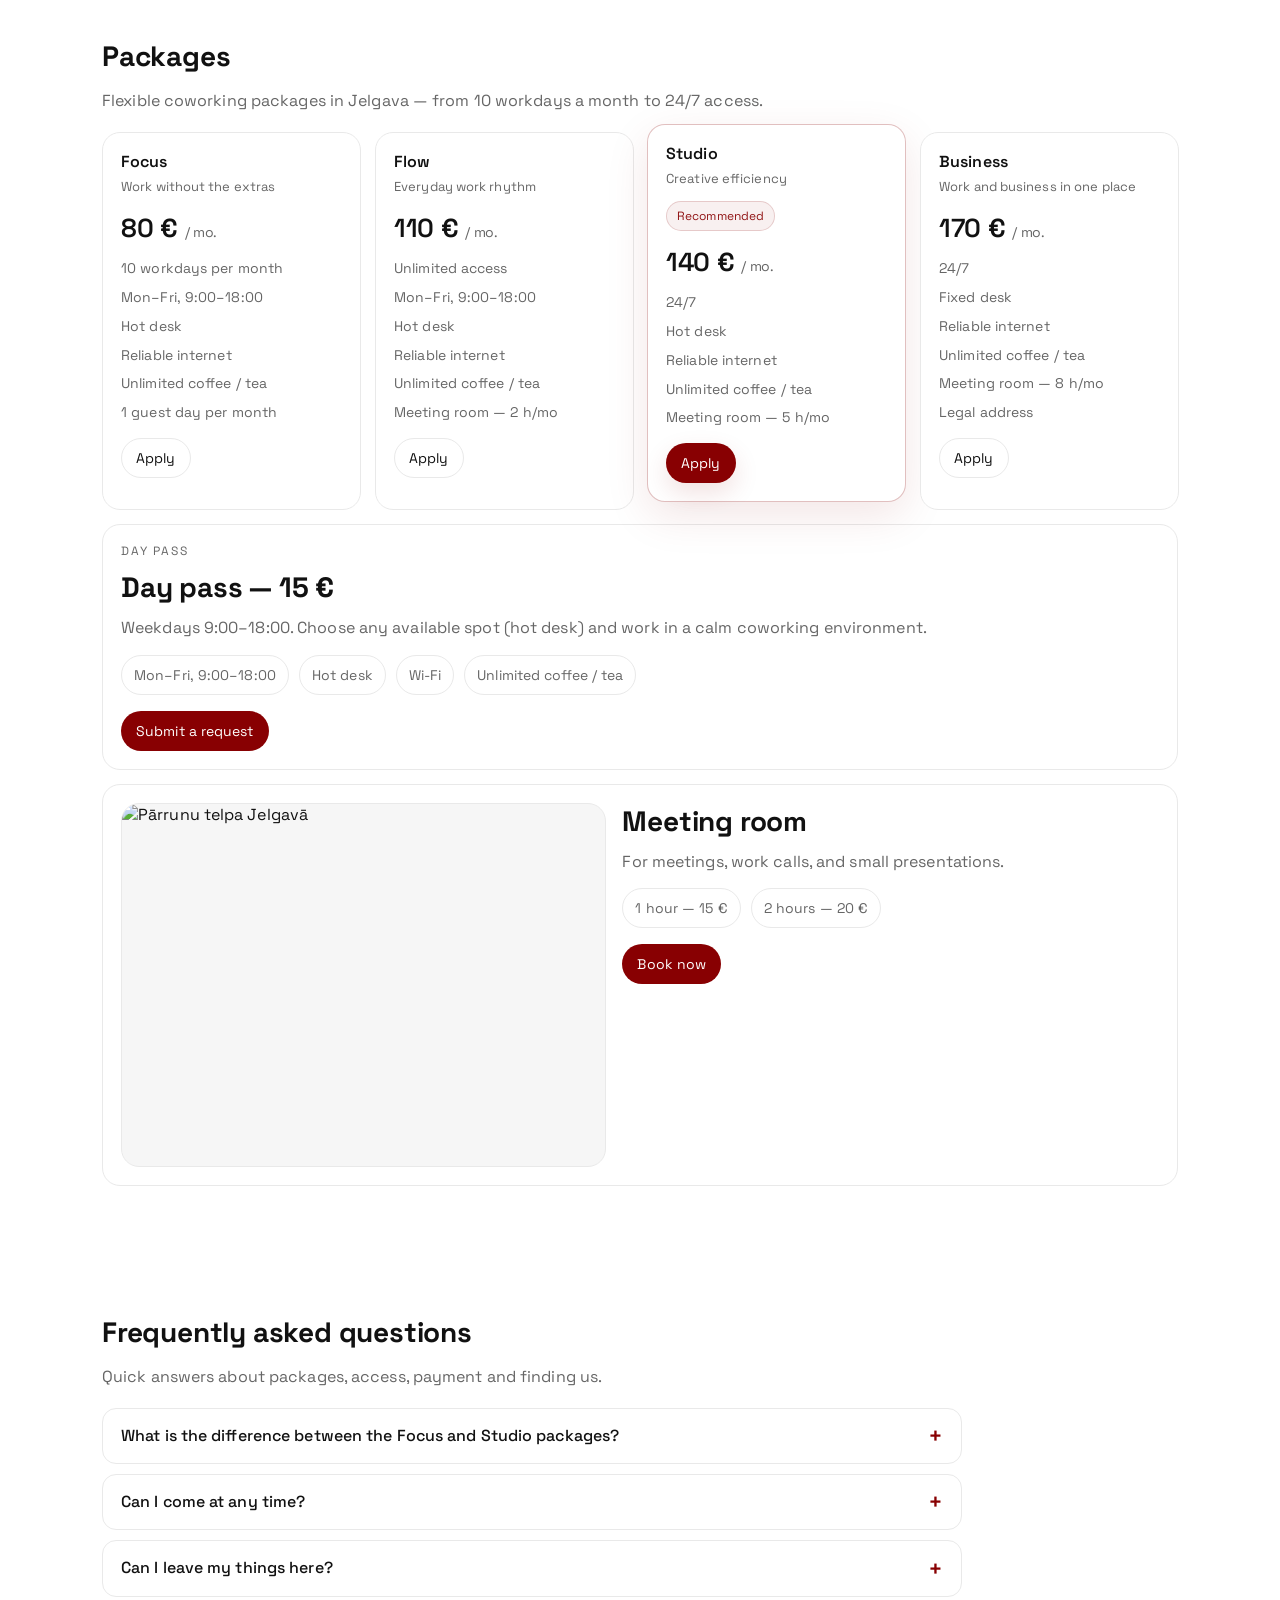
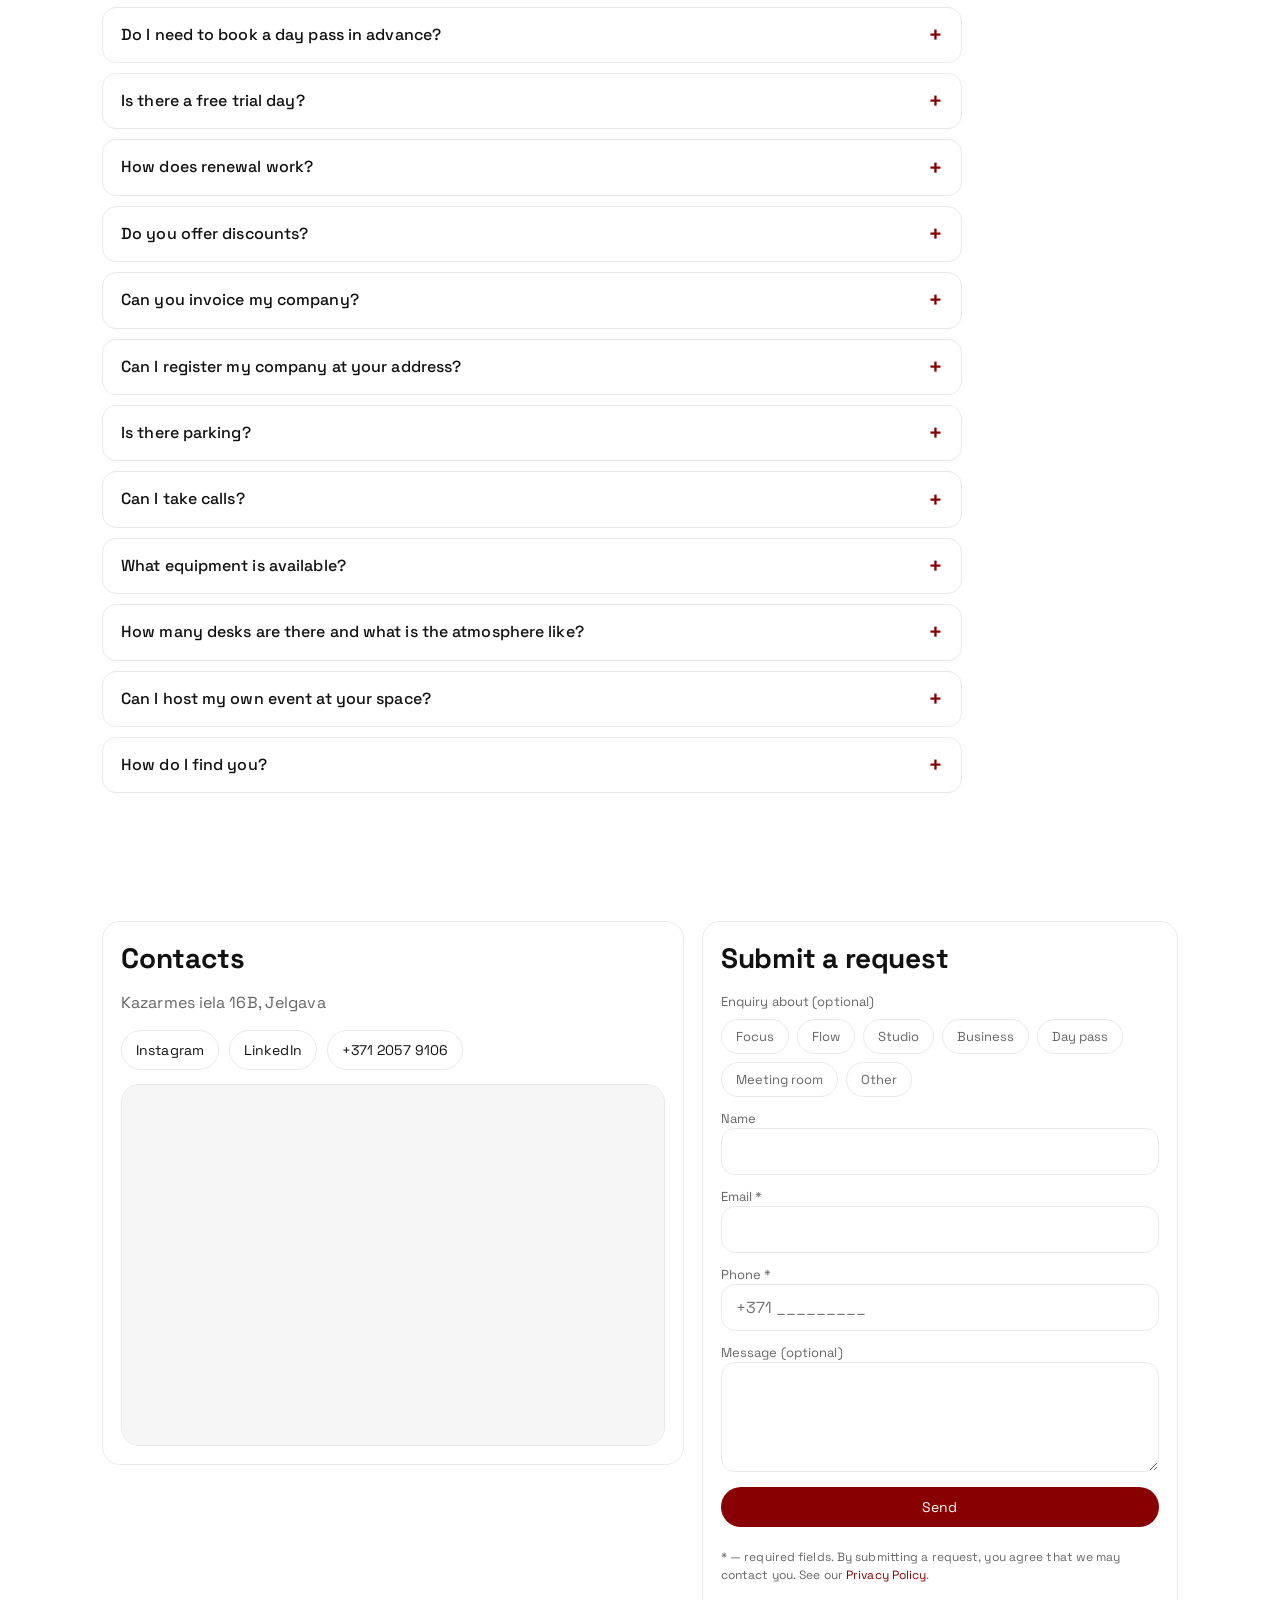
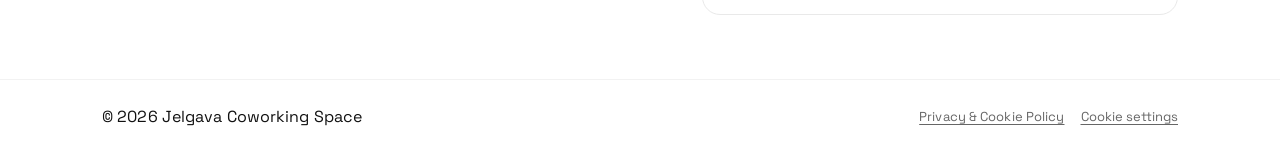
==== commit 38539d08: "Update index.html" ====
--- a/en/index.html
+++ b/en/index.html
@@ -316,16 +316,6 @@
 }
   </script>
 <link rel="stylesheet" href="/assets/style.css" />
-<style>
-  /* FAQ */
-  .faq-list{ display:grid; gap:10px; margin-top:18px; max-width:860px; }
-  .faq-item{ border:1px solid var(--line, rgba(127,127,127,.25)); border-radius:14px; padding:0 18px; }
-  .faq-item summary{ cursor:pointer; list-style:none; position:relative; padding:16px 32px 16px 0; font-weight:500; line-height:1.4; }
-  .faq-item summary::-webkit-details-marker{ display:none; }
-  .faq-item summary::after{ content:"+"; position:absolute; right:0; top:12px; font-size:22px; color:var(--accent); }
-  .faq-item[open] summary::after{ content:"\2212"; }
-  .faq-item p{ margin:0 0 16px; color:var(--muted); line-height:1.7; }
-</style>
 </head>
 <body>
 <!-- Google Tag Manager (noscript) -->
@@ -359,8 +349,10 @@
 Get in touch
 </a>
 </div>
-</div>
-</div>
+<button class="burger" type="button" aria-label="Menu" aria-expanded="false" aria-controls="mnav"><span></span><span></span><span></span></button>
+</div>
+</div>
+<div class="mnav" id="mnav"><div class="wrap mnav-inner"></div></div>
 </header>
 <main id="top">
 <!-- ══════════════════════════════════════
@@ -656,6 +648,7 @@
 </div>
 </div>
 </div>
+<div class="extras">
 <!-- DAY PASS -->
 <div class="panel" style="margin-top:14px">
 <div class="kicker">
@@ -720,6 +713,7 @@
 
 Book now
 </a>
+</div>
 </div>
 </div>
 </div>
@@ -795,6 +789,7 @@
 <p>Kazarmes iela 16B, Jelgava. The building has two entrances: ours is under the Jelgava Coworking Space sign; the other leads to our neighbours at Miniland. The nearest shops, Maxima and Citro, are about a 10-minute walk away.</p>
 </details>
 </div>
+<button type="button" class="btn faq-more">Show all questions</button>
 </div>
 </section>
 <!-- ══════════════════════════════════════
@@ -820,6 +815,7 @@
 <iframe loading="lazy" referrerpolicy="no-referrer-when-downgrade" src="https://www.google.com/maps?q=Kazarmes%20iela%2016B%2C%20Jelgava&amp;output=embed" title="Jelgava Coworking — Karte">
 </iframe>
 </div>
+<a class="btn map-link" href="https://www.google.com/maps/search/?api=1&amp;query=Kazarmes%20iela%2016B%2C%20Jelgava" rel="noopener" target="_blank">📍 Open in Google Maps</a>
 </div>
 <!-- Right: form -->
 <div class="panel" id="pieteikums">
@@ -1076,5 +1072,6 @@
 </svg>
 </a>
 </div>
+<script src="/assets/enhance.js" defer></script>
 </body>
 </html>
--- a/assets/style.css
+++ b/assets/style.css
@@ -305,3 +305,192 @@
       border-color:transparent;
       box-shadow: 0 4px 14px rgba(136,0,2,.18);
     }
+
+
+    /* ════════════════════════════════════════════════
+       v2 — FAQ · burger · animations · tablet & phone
+       ════════════════════════════════════════════════ */
+
+    /* ── FAQ ── */
+    .faq-list{ display:grid; gap:10px; margin-top:18px; max-width:860px; }
+    .faq-item{ border:1px solid var(--border); border-radius:14px; padding:0 18px; background:#fff; transition:border-color .2s ease; }
+    .faq-item[open]{ border-color:rgba(136,0,2,.2); }
+    .faq-item summary{ cursor:pointer; list-style:none; position:relative; padding:16px 34px 16px 0; font-weight:500; line-height:1.4; }
+    .faq-item summary::-webkit-details-marker{ display:none; }
+    .faq-item summary::after{
+      content:"+"; position:absolute; right:0; top:50%; margin-top:-13px;
+      font-size:24px; line-height:26px; color:var(--accent);
+      transition:transform .3s cubic-bezier(.2,.8,.2,1);
+    }
+    .faq-item[open] summary::after{ transform:rotate(45deg); }
+    .faq-item p{ margin:0 0 16px; color:var(--muted); line-height:1.7; }
+    .faq-more{ display:none; }
+    /* smooth open where supported (Chrome/Edge); others open instantly */
+    @supports selector(::details-content){
+      .faq-list{ interpolate-size:allow-keywords; }
+      .faq-item::details-content{
+        block-size:0; overflow:hidden;
+        transition:block-size .35s cubic-bezier(.2,.8,.2,1), content-visibility .35s allow-discrete;
+      }
+      .faq-item[open]::details-content{ block-size:auto; }
+    }
+
+    /* ── Header: shrink on scroll ── */
+    .topbar{ transition:padding .3s ease; }
+    .brandlogo{ transition:height .3s ease; }
+    header{ transition:box-shadow .3s ease; }
+    header.scrolled{ box-shadow:0 6px 24px rgba(0,0,0,.06); }
+    header.scrolled .topbar{ padding:8px 0; }
+    header.scrolled .brandlogo{ height:32px; }
+
+    /* ── Burger menu ── */
+    .burger{
+      display:none; width:44px; height:44px; padding:0; flex:0 0 auto; position:relative;
+      border:1px solid var(--border); border-radius:999px; background:#fff; cursor:pointer;
+    }
+    .burger span{
+      position:absolute; left:13px; right:13px; height:2px; border-radius:2px; background:var(--text);
+      transition:transform .3s cubic-bezier(.2,.8,.2,1), opacity .2s ease;
+    }
+    .burger span:nth-child(1){ top:15px; }
+    .burger span:nth-child(2){ top:21px; }
+    .burger span:nth-child(3){ top:27px; }
+    /* backdrop-filter on the header lets the page bleed through the dropdown in Chrome — switch it off while open */
+    header.menu-open{ -webkit-backdrop-filter:none; backdrop-filter:none; background:#fff; }
+    header.menu-open .burger span:nth-child(1){ transform:translateY(6px) rotate(45deg); }
+    header.menu-open .burger span:nth-child(2){ opacity:0; }
+    header.menu-open .burger span:nth-child(3){ transform:translateY(-6px) rotate(-45deg); }
+    .mnav{ display:none; }
+
+    @media (max-width: 900px){
+      .topbar{ flex-wrap:nowrap; }
+      .actions{ display:none; }
+      .burger{ display:block; }
+      .mnav{
+        display:block; position:absolute; left:0; right:0; top:100%;
+        background:#fff; border-bottom:1px solid var(--border);
+        box-shadow:0 24px 40px rgba(0,0,0,.08);
+        max-height:calc(100vh - 70px); max-height:calc(100dvh - 70px); overflow-y:auto;
+        opacity:0; visibility:hidden; transform:translateY(-10px);
+        transition:opacity .25s ease, transform .3s cubic-bezier(.2,.8,.2,1), visibility 0s linear .3s;
+      }
+      .mnav.open{
+        opacity:1; visibility:visible; transform:none;
+        transition:opacity .25s ease, transform .3s cubic-bezier(.2,.8,.2,1), visibility 0s;
+      }
+      .mnav-inner{ padding-top:6px; padding-bottom:20px; }
+      .mnav-links{ display:flex; flex-direction:column; }
+      .mnav-links a{ padding:14px 2px; font-size:18px; color:var(--text); border-bottom:1px solid var(--border); }
+      .mnav-bottom{ display:flex; align-items:center; gap:12px; margin-top:18px; flex-wrap:wrap; }
+      .mnav-bottom .btn-primary{ flex:1; padding:12px 14px; }
+    }
+
+    /* ── Animations (only when the user hasn't asked for reduced motion) ── */
+    .card.featured{ position:relative; }
+    .card.featured::after{
+      content:""; position:absolute; inset:-1px; border-radius:inherit; pointer-events:none;
+      box-shadow:0 0 0 1px rgba(136,0,2,.35), 0 18px 50px rgba(136,0,2,.18); opacity:0;
+    }
+    @media (prefers-reduced-motion: no-preference){
+      /* reveal on scroll — classes are added by enhance.js */
+      .rv{ opacity:0; transform:translateY(22px); }
+      .rv.in{
+        opacity:1; transform:none;
+        transition:opacity .7s cubic-bezier(.2,.8,.2,1) var(--rv-d,0ms), transform .7s cubic-bezier(.2,.8,.2,1) var(--rv-d,0ms);
+      }
+      /* hero entrance */
+      .hero-grid > div:first-child > *{ animation:jcw-up .8s cubic-bezier(.2,.8,.2,1) both; }
+      .hero-grid > div:first-child > :nth-child(2){ animation-delay:.08s; }
+      .hero-grid > div:first-child > :nth-child(3){ animation-delay:.16s; }
+      .hero-grid > div:first-child > :nth-child(4){ animation-delay:.24s; }
+      .hero .photo{ animation:jcw-fade 1s ease .1s both; }
+      .hero .photo img{ animation:jcw-kb 14s ease-out both; }
+      /* Studio card breathing glow */
+      .card.featured::after{ animation:jcw-glow 3.2s ease-in-out infinite; }
+    }
+    @keyframes jcw-up{ from{ opacity:0; transform:translateY(18px); } to{ opacity:1; transform:none; } }
+    @keyframes jcw-fade{ from{ opacity:0; } to{ opacity:1; } }
+    @keyframes jcw-kb{ from{ transform:scale(1.1); } to{ transform:scale(1); } }
+    @keyframes jcw-glow{ 0%,100%{ opacity:0; } 50%{ opacity:1; } }
+    @keyframes jcw-plx{ from{ transform:scale(1.15) translateY(-5%); } to{ transform:scale(1.15) translateY(5%); } }
+    /* gallery parallax — native scroll-driven animation, desktop only, no JS */
+    @supports (animation-timeline: view()){
+      @media (min-width: 901px) and (prefers-reduced-motion: no-preference){
+        .gallery .photo img{ animation:jcw-plx linear both; animation-timeline:view(); }
+      }
+    }
+
+    .map-link{ display:none; }
+
+    /* ── Swipe carousels ── */
+    .gallery, .cards{ position:relative; }
+    .dots{ display:none; justify-content:center; gap:8px; margin-top:12px; }
+    .dots button{
+      width:8px; height:8px; padding:0; border:0; border-radius:999px; background:#d5d5d5; cursor:pointer;
+      transition:width .3s cubic-bezier(.2,.8,.2,1), background-color .3s ease;
+    }
+    .dots button.on{ width:22px; background:var(--accent); }
+
+    /* ── Tablet & phone (≤900px) ── */
+    @media (max-width: 900px){
+      /* gallery → swipe */
+      .gallery{
+        grid-template-columns:none; grid-auto-flow:column; grid-auto-columns:62%; gap:12px;
+        overflow-x:auto; scroll-snap-type:x mandatory; overscroll-behavior-x:contain; scrollbar-width:none;
+        margin-left:-22px; margin-right:-22px; padding:0 22px;
+      }
+      .gallery::-webkit-scrollbar{ display:none; }
+      .gallery .photo{ scroll-snap-align:center; }
+      .gallery-dots{ display:flex; }
+
+      /* day pass + meeting room side by side, no meeting photo */
+      .extras{ display:grid; grid-template-columns:1fr 1fr; gap:14px; margin-top:14px; }
+      .extras > .panel{ margin-top:0 !important; }
+      .extras h2{ font-size:22px; }
+      .meeting-photos{ display:none; }
+    }
+
+    /* ── Phone (≤650px) ── */
+    @media (max-width: 650px){
+      .hero .photo{ aspect-ratio:16/10; }
+
+      .gallery{ grid-auto-columns:84%; margin-left:-18px; margin-right:-18px; padding:0 18px; }
+
+      /* packages → swipe, starts on Studio */
+      .cards{
+        grid-template-columns:none; grid-auto-flow:column; grid-auto-columns:80%; gap:12px;
+        overflow-x:auto; scroll-snap-type:x mandatory; overscroll-behavior-x:contain; scrollbar-width:none;
+        margin:6px -18px 0; padding:12px 18px 18px;
+      }
+      .cards::-webkit-scrollbar{ display:none; }
+      .cards .card{ scroll-snap-align:center; }
+      .cards-dots{ display:flex; margin-top:0; }
+
+      .extras{ grid-template-columns:1fr; }
+
+      /* FAQ: first 5, then "show all" */
+      .faq-list.collapsed .faq-item:nth-child(n+6){ display:none; }
+      .faq-list.collapsed + .faq-more{ display:inline-flex; margin-top:14px; }
+
+      /* map → button */
+      .map{ display:none; }
+      .map-link{ display:inline-flex; width:100%; margin-top:14px; }
+    }
+
+    /* ── Small phone (≤580px): "who it's for" → 2 columns, tap to expand ── */
+    @media (max-width: 580px){
+      .kam-grid{ grid-template-columns:1fr 1fr; gap:10px; align-items:start; }
+      .kam-card{
+        flex-direction:column; gap:10px; padding:14px; position:relative;
+        cursor:pointer; -webkit-tap-highlight-color:transparent;
+      }
+      .kam-card::after{
+        content:"+"; position:absolute; top:10px; right:12px; font-size:20px; line-height:1; color:var(--accent);
+        transition:transform .3s cubic-bezier(.2,.8,.2,1);
+      }
+      .kam-card.open{ border-color:rgba(136,0,2,.2); }
+      .kam-card.open::after{ transform:rotate(45deg); }
+      .kam-title{ font-size:14px; padding-right:16px; }
+      .kam-desc{ display:none; }
+      .kam-card.open .kam-desc{ display:block; animation:jcw-fade .3s ease; }
+    }
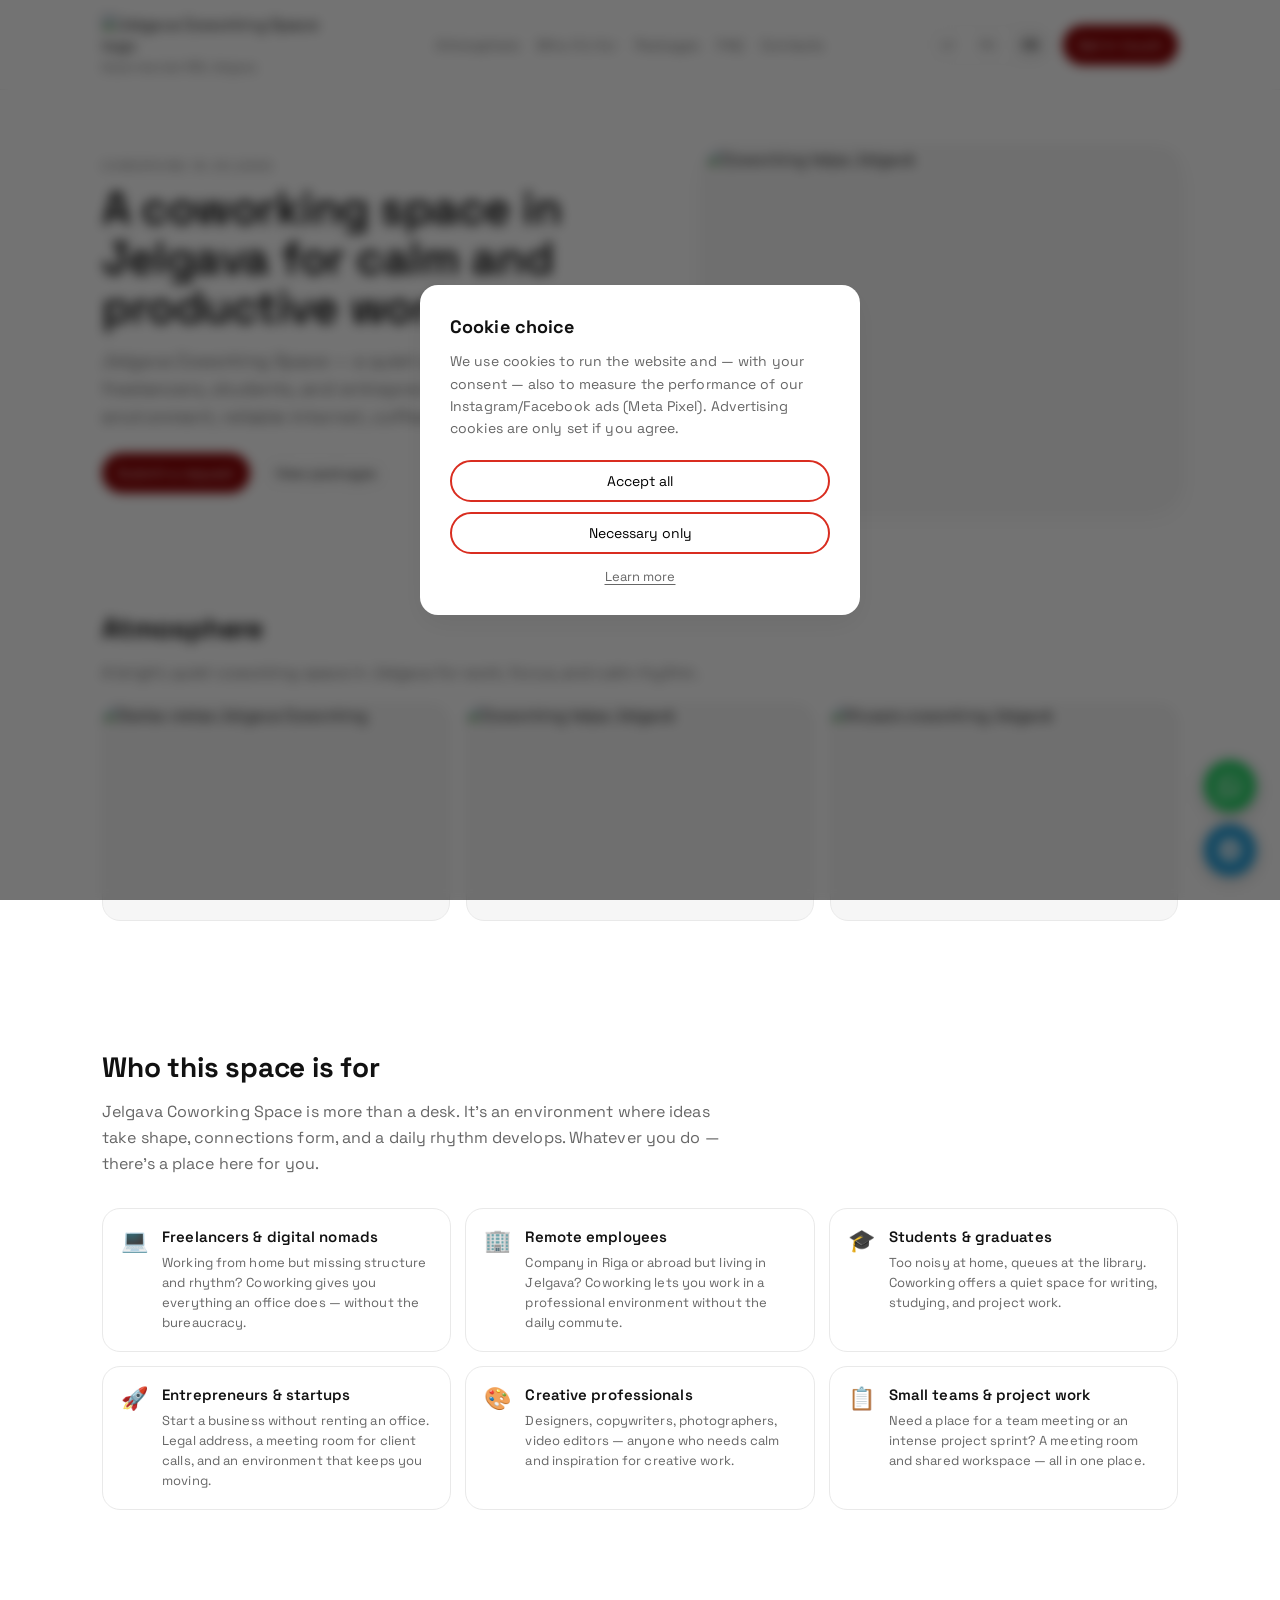
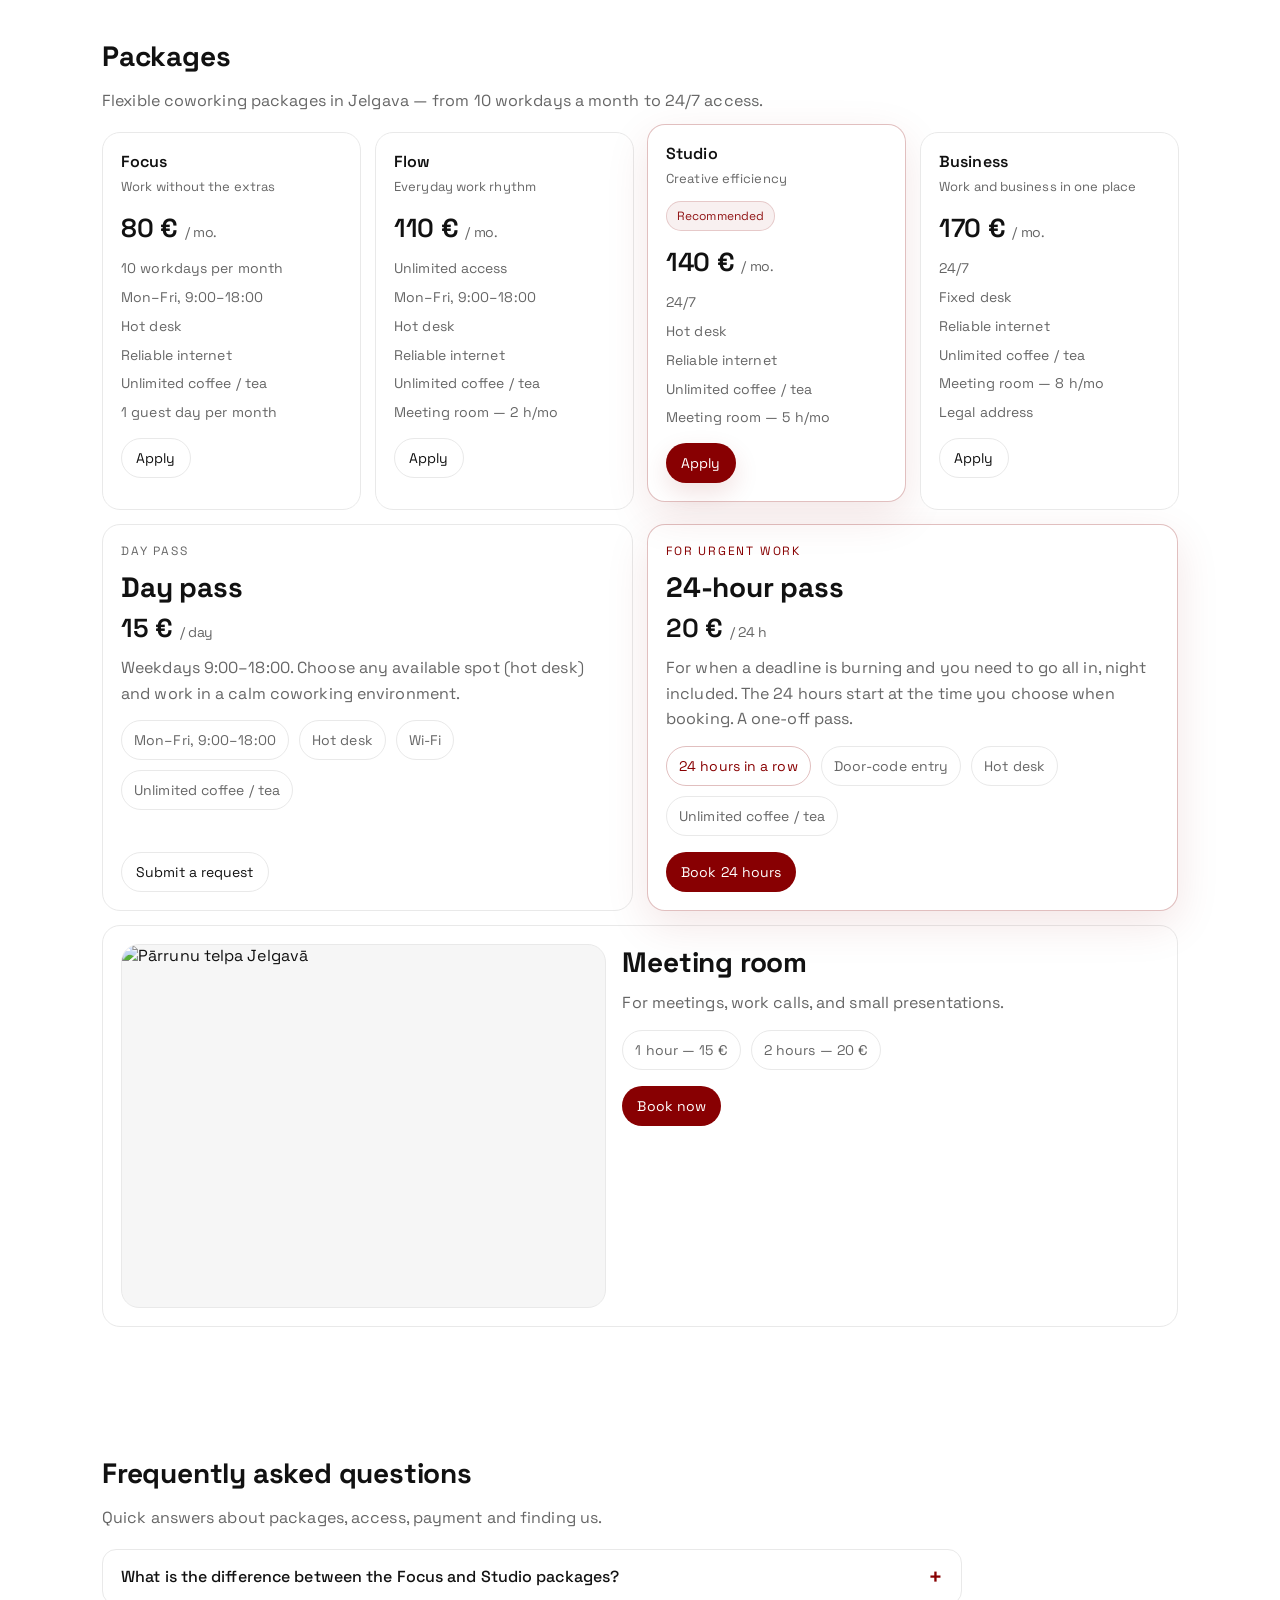
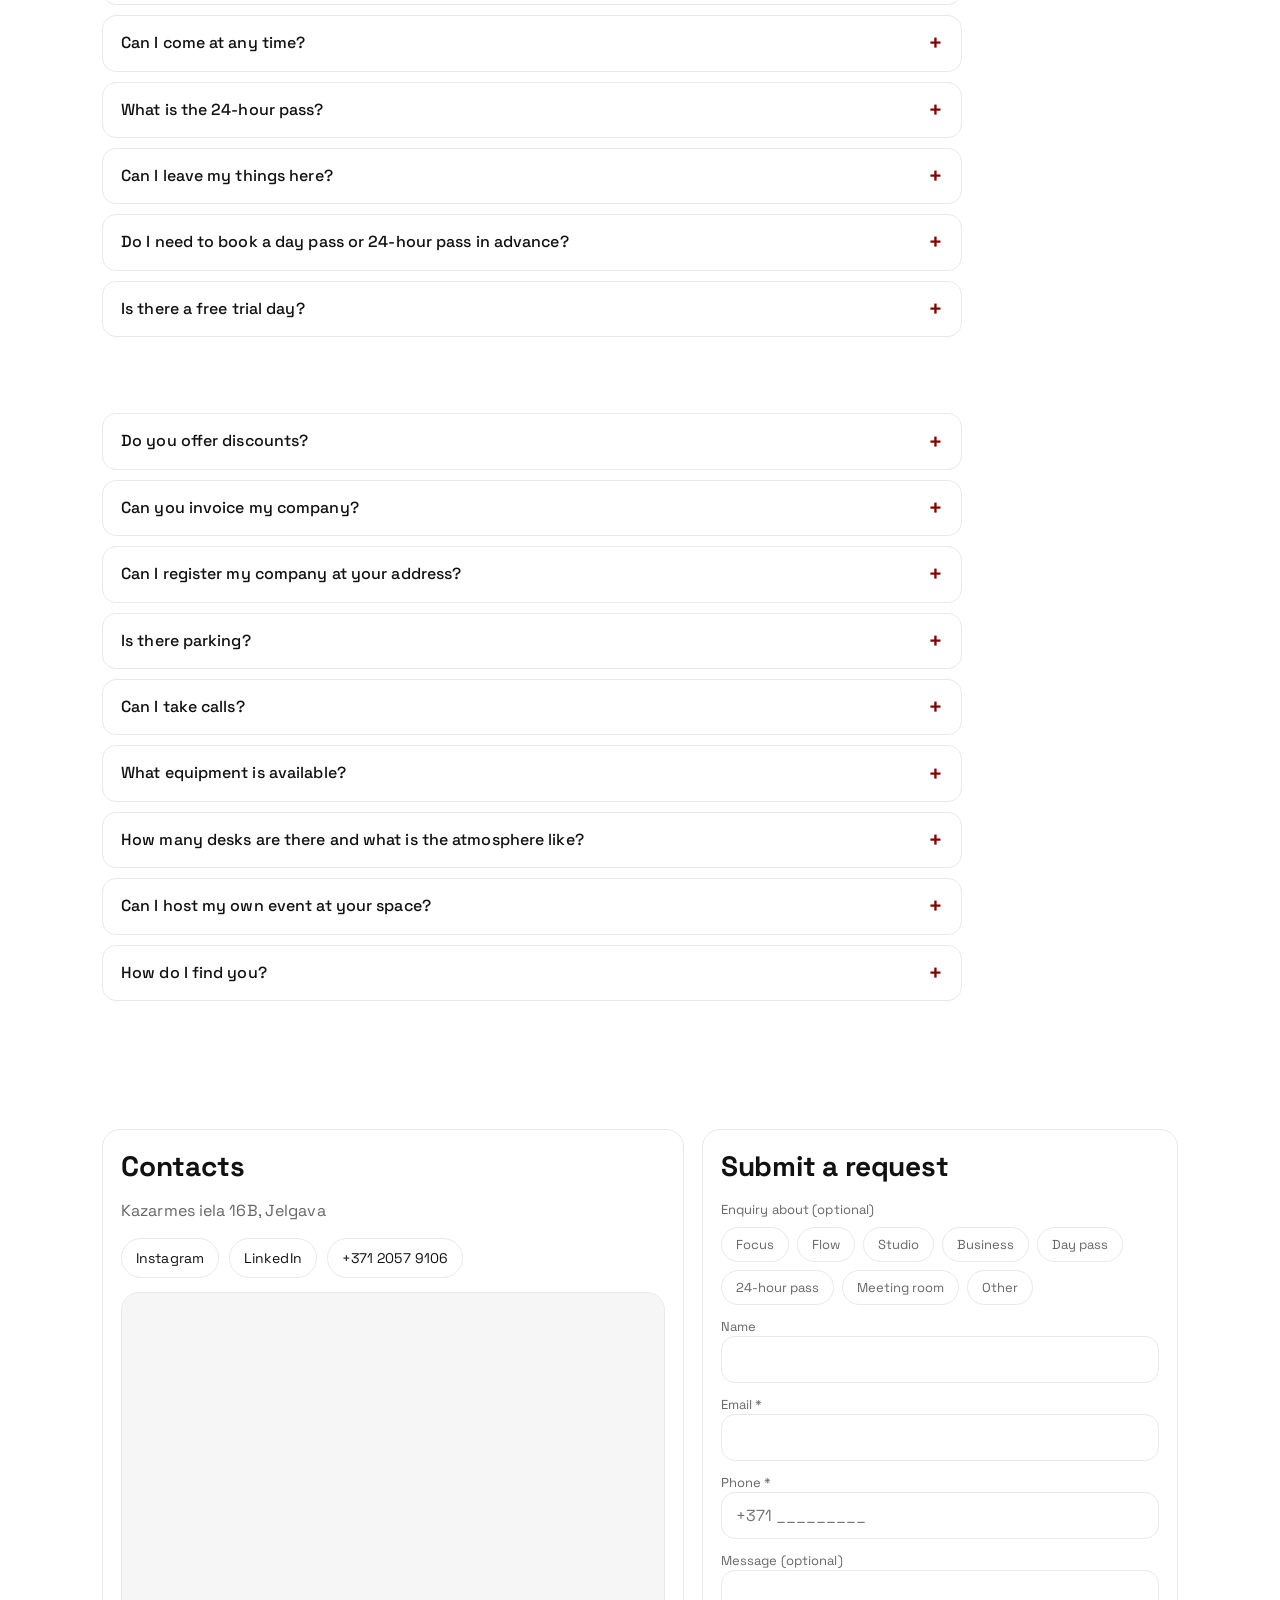
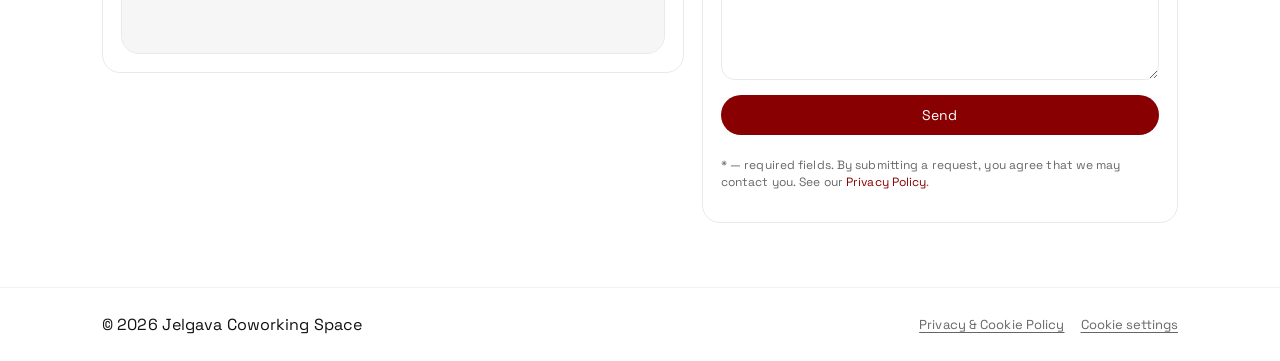
==== commit 92fde619: "Update index.html" ====
--- a/en/index.html
+++ b/en/index.html
@@ -205,7 +205,15 @@
       "name": "Can I come at any time?",
       "acceptedAnswer": {
         "@type": "Answer",
-        "text": "24/7 access, 7 days a week, is included in the Studio and Business packages; entry is by door code. Focus, Flow and the day pass are valid on weekdays from 9:00 to 18:00. Staff are usually on site from 10:00 to 18:00."
+        "text": "24/7 access, 7 days a week, is included in the Studio and Business packages; entry is by door code. If you just need one long night of work, take the 24-hour pass. Focus, Flow and the day pass are valid on weekdays from 9:00 to 18:00. Staff are usually on site from 10:00 to 18:00."
+      }
+    },
+    {
+      "@type": "Question",
+      "name": "What is the 24-hour pass?",
+      "acceptedAnswer": {
+        "@type": "Answer",
+        "text": "A one-off pass that gives you 24 hours of access in a row for €20. The 24 hours start at the time you choose when booking. Ideal when a deadline is burning or an urgent task needs non-stop work, night included. Door-code entry, a hot desk, internet, coffee and tea."
       }
     },
     {
@@ -218,7 +226,7 @@
     },
     {
       "@type": "Question",
-      "name": "Do I need to book a day pass in advance?",
+      "name": "Do I need to book a day pass or 24-hour pass in advance?",
       "acceptedAnswer": {
         "@type": "Answer",
         "text": "Yes, ideally at least a day ahead. In urgent cases, call or message us on WhatsApp: +371 2057 9106. We speak Latvian, Russian and English."
@@ -649,39 +657,37 @@
 </div>
 </div>
 <div class="extras">
-<!-- DAY PASS -->
-<div class="panel" style="margin-top:14px">
-<div class="kicker">
-
-
-Day pass
-</div>
-<div class="pricing-head" style="margin-top:6px">
-<div>
-<h2 style="margin:0 0 10px">
-
-
-Day pass — 15 €
-</h2>
-<p class="sub">
-
-
-Weekdays 9:00–18:00. Choose any available spot (hot desk) and work in a calm coworking environment.
-</p>
-</div>
-</div>
+<!-- DAY PASS & 24H PASS -->
+<div class="passes">
+<div class="panel pass">
+<div class="kicker">Day pass</div>
+<h2>Day pass</h2>
+<div class="pass-price">15 € <small>/ day</small></div>
+<p class="sub">Weekdays 9:00–18:00. Choose any available spot (hot desk) and work in a calm coworking environment.</p>
 <div class="row">
 <div class="pill">Mon–Fri, 9:00–18:00</div>
 <div class="pill">Hot desk</div>
 <div class="pill">Wi-Fi</div>
 <div class="pill">Unlimited coffee / tea</div>
 </div>
-<div class="row" style="margin-top:16px">
-<a class="btn btn-primary" data-topic="Day pass" href="#pieteikums">
-
-
-Submit a request
-</a>
+<div class="row pass-cta">
+<a class="btn" data-topic="Day pass" href="#pieteikums">Submit a request</a>
+</div>
+</div>
+<div class="panel pass pass-24">
+<div class="kicker">For urgent work</div>
+<h2>24-hour pass</h2>
+<div class="pass-price">20 € <small>/ 24 h</small></div>
+<p class="sub">For when a deadline is burning and you need to go all in, night included. The 24 hours start at the time you choose when booking. A one-off pass.</p>
+<div class="row">
+<div class="pill">24 hours in a row</div>
+<div class="pill">Door-code entry</div>
+<div class="pill">Hot desk</div>
+<div class="pill">Unlimited coffee / tea</div>
+</div>
+<div class="row pass-cta">
+<a class="btn btn-primary" data-topic="24h pass" href="#pieteikums">Book 24 hours</a>
+</div>
 </div>
 </div>
 <!-- MEETING ROOM -->
@@ -734,14 +740,18 @@
 </details>
 <details class="faq-item">
 <summary>Can I come at any time?</summary>
-<p>24/7 access, 7 days a week, is included in the Studio and Business packages; entry is by door code. Focus, Flow and the day pass are valid on weekdays from 9:00 to 18:00. Staff are usually on site from 10:00 to 18:00.</p>
+<p>24/7 access, 7 days a week, is included in the Studio and Business packages; entry is by door code. If you just need one long night of work, take the 24-hour pass. Focus, Flow and the day pass are valid on weekdays from 9:00 to 18:00. Staff are usually on site from 10:00 to 18:00.</p>
+</details>
+<details class="faq-item">
+<summary>What is the 24-hour pass?</summary>
+<p>A one-off pass that gives you 24 hours of access in a row for €20. The 24 hours start at the time you choose when booking. Ideal when a deadline is burning or an urgent task needs non-stop work, night included. Door-code entry, a hot desk, internet, coffee and tea.</p>
 </details>
 <details class="faq-item">
 <summary>Can I leave my things here?</summary>
 <p>There are no lockers. With the Business package you have your own fixed desk, and members leave their computers right on it. In the other packages desks are shared (hot desk), so please take your things with you at the end of the day.</p>
 </details>
 <details class="faq-item">
-<summary>Do I need to book a day pass in advance?</summary>
+<summary>Do I need to book a day pass or 24-hour pass in advance?</summary>
 <p>Yes, ideally at least a day ahead. In urgent cases, call or message us on WhatsApp: +371 2057 9106. We speak Latvian, Russian and English.</p>
 </details>
 <details class="faq-item">
@@ -845,6 +855,7 @@
 
 Day pass
 </button>
+<button class="topic-tag" data-value="24h pass" type="button">24-hour pass</button>
 <button class="topic-tag" data-value="Meeting room" type="button">
 
 
--- a/assets/style.css
+++ b/assets/style.css
@@ -444,7 +444,8 @@
       .gallery-dots{ display:flex; }
 
       /* day pass + meeting room side by side, no meeting photo */
-      .extras{ display:grid; grid-template-columns:1fr 1fr; gap:14px; margin-top:14px; }
+      .extras{ display:grid; gap:14px; margin-top:14px; }
+      .extras > .passes{ margin-top:0; }
       .extras > .panel{ margin-top:0 !important; }
       .extras h2{ font-size:22px; }
       .meeting-photos{ display:none; }
@@ -466,7 +467,6 @@
       .cards .card{ scroll-snap-align:center; }
       .cards-dots{ display:flex; margin-top:0; }
 
-      .extras{ grid-template-columns:1fr; }
 
       /* FAQ: first 5, then "show all" */
       .faq-list.collapsed .faq-item:nth-child(n+6){ display:none; }
@@ -494,3 +494,16 @@
       .kam-desc{ display:none; }
       .kam-card.open .kam-desc{ display:block; animation:jcw-fade .3s ease; }
     }
+
+    /* ── Day pass + 24-hour pass ── */
+    .passes{ display:grid; grid-template-columns:1fr 1fr; gap:14px; margin-top:14px; }
+    .pass{ display:flex; flex-direction:column; }
+    .pass h2{ margin:0 0 2px; }
+    .pass-price{ font-size:26px; font-weight:600; letter-spacing:-.3px; margin:4px 0 10px; }
+    .pass-price small{ font-size:14px; color:var(--muted); font-weight:400; }
+    .pass .pass-cta{ margin-top:auto; padding-top:16px; }
+    /* 24h pass: same red accent language as the featured Studio card */
+    .pass-24{ border-color:rgba(136,0,2,.25); box-shadow:0 14px 44px rgba(136,0,2,.10); }
+    .pass-24 .kicker{ color:var(--accent); }
+    .pass-24 .pill:first-child{ border-color:rgba(136,0,2,.25); color:var(--accent); }
+    @media (max-width: 650px){ .passes{ grid-template-columns:1fr; } }
